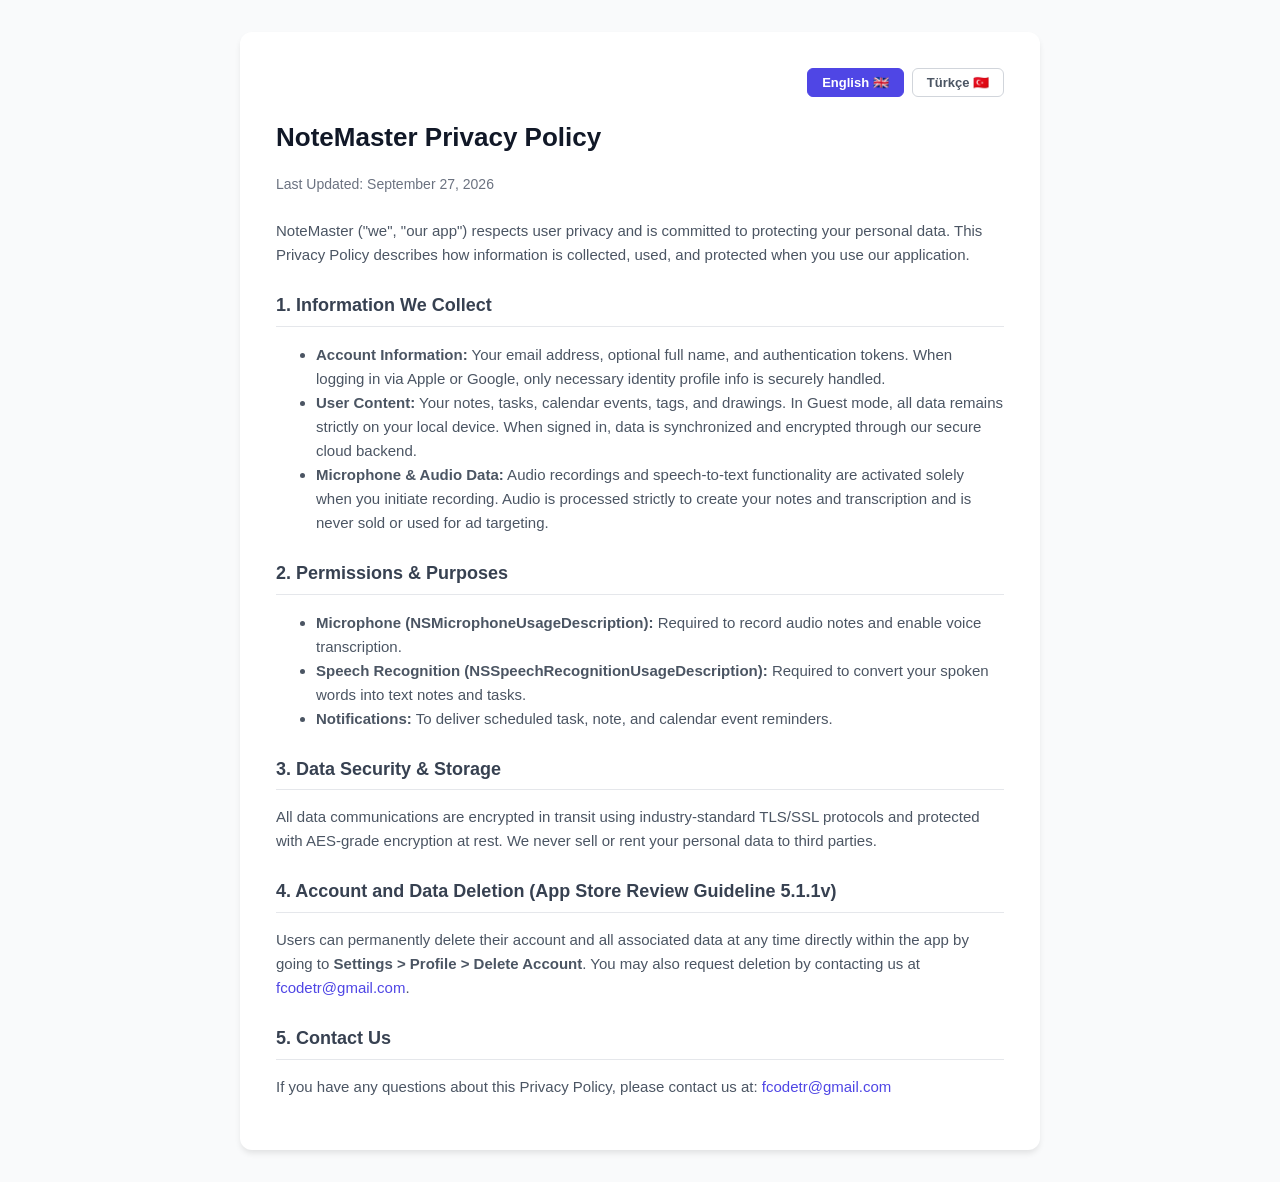
==== docs/privacy.html @ 8d7c67fe "Add files via upload" ====
<!DOCTYPE html>
<html lang="en">
<head>
  <meta charset="UTF-8">
  <meta name="viewport" content="width=device-width, initial-scale=1.0">
  <title>Privacy Policy - NoteMaster</title>
  <style>
    body {
      font-family: -apple-system, BlinkMacSystemFont, "Segoe UI", Roboto, Helvetica, Arial, sans-serif;
      line-height: 1.6;
      color: #1f2937;
      max-width: 800px;
      margin: 0 auto;
      padding: 32px 20px;
      background-color: #f9fafb;
    }
    .card {
      background: #ffffff;
      padding: 36px;
      border-radius: 12px;
      box-shadow: 0 4px 6px -1px rgba(0, 0, 0, 0.1);
    }
    .lang-switcher {
      display: flex;
      justify-content: flex-end;
      gap: 8px;
      margin-bottom: 20px;
    }
    .lang-btn {
      padding: 6px 14px;
      border: 1px solid #d1d5db;
      background: #ffffff;
      border-radius: 6px;
      cursor: pointer;
      font-weight: 600;
      font-size: 13px;
      color: #4b5563;
      transition: all 0.2s;
    }
    .lang-btn.active {
      background: #4f46e5;
      color: #ffffff;
      border-color: #4f46e5;
    }
    h1 { color: #111827; margin-bottom: 8px; font-size: 26px; }
    h2 { color: #374151; margin-top: 24px; border-bottom: 1px solid #e5e7eb; padding-bottom: 6px; font-size: 18px; }
    p, li { color: #4b5563; font-size: 15px; }
    .updated { color: #6b7280; font-size: 14px; margin-bottom: 24px; }
    a { color: #4f46e5; text-decoration: none; }
    .lang-content { display: none; }
    .lang-content.active { display: block; }
  </style>
</head>
<body>
  <div class="card">
    <div class="lang-switcher">
      <button class="lang-btn active" onclick="switchLang('en')">English 🇬🇧</button>
      <button class="lang-btn" onclick="switchLang('tr')">Türkçe 🇹🇷</button>
    </div>

    <!-- English Version -->
    <div id="content-en" class="lang-content active">
      <h1>NoteMaster Privacy Policy</h1>
      <p class="updated">Last Updated: September 27, 2026</p>

      <p>NoteMaster ("we", "our app") respects user privacy and is committed to protecting your personal data. This Privacy Policy describes how information is collected, used, and protected when you use our application.</p>

      <h2>1. Information We Collect</h2>
      <ul>
        <li><strong>Account Information:</strong> Your email address, optional full name, and authentication tokens. When logging in via Apple or Google, only necessary identity profile info is securely handled.</li>
        <li><strong>User Content:</strong> Your notes, tasks, calendar events, tags, and drawings. In Guest mode, all data remains strictly on your local device. When signed in, data is synchronized and encrypted through our secure cloud backend.</li>
        <li><strong>Microphone & Audio Data:</strong> Audio recordings and speech-to-text functionality are activated solely when you initiate recording. Audio is processed strictly to create your notes and transcription and is never sold or used for ad targeting.</li>
      </ul>

      <h2>2. Permissions & Purposes</h2>
      <ul>
        <li><strong>Microphone (NSMicrophoneUsageDescription):</strong> Required to record audio notes and enable voice transcription.</li>
        <li><strong>Speech Recognition (NSSpeechRecognitionUsageDescription):</strong> Required to convert your spoken words into text notes and tasks.</li>
        <li><strong>Notifications:</strong> To deliver scheduled task, note, and calendar event reminders.</li>
      </ul>

      <h2>3. Data Security & Storage</h2>
      <p>All data communications are encrypted in transit using industry-standard TLS/SSL protocols and protected with AES-grade encryption at rest. We never sell or rent your personal data to third parties.</p>

      <h2>4. Account and Data Deletion (App Store Review Guideline 5.1.1v)</h2>
      <p>Users can permanently delete their account and all associated data at any time directly within the app by going to <strong>Settings > Profile > Delete Account</strong>. You may also request deletion by contacting us at <a href="mailto:fcodetr@gmail.com">fcodetr@gmail.com</a>.</p>

      <h2>5. Contact Us</h2>
      <p>If you have any questions about this Privacy Policy, please contact us at: <a href="mailto:fcodetr@gmail.com">fcodetr@gmail.com</a></p>
    </div>

    <!-- Turkish Version -->
    <div id="content-tr" class="lang-content">
      <h1>NoteMaster Gizlilik Politikası</h1>
      <p class="updated">Son Güncelleme: 27 Eylül 2026</p>

      <p>NoteMaster ("biz", "uygulamamız"), kullanıcılarımızın gizliliğine saygı duyar ve kişisel verilerin korunmasını taahhüt eder. Bu Gizlilik Politikası, uygulamamızı kullandığınızda toplanan, işlenen ve korunan bilgileri açıklar.</p>

      <h2>1. Toplanan Bilgiler</h2>
      <ul>
        <li><strong>Hesap Bilgileri:</strong> E-posta adresiniz, adınız soyadınız (isteğe bağlı) ve kimlik doğrulama belirteçleri. Apple veya Google ile giriş yapıldığında yalnızca kimlik doğrulama için gerekli temel profil bilgileri alınır.</li>
        <li><strong>Uygulama İçeriği:</strong> Oluşturduğunuz notlar, görevler, takvim etkinlikleri ve çizimler. Misafir modunda veriler yalnızca yerel cihazınızda saklanır. Giriş yapıldığında veriler bulut veritabanında şifrelenerek senkronize edilir.</li>
        <li><strong>Mikrofon ve Ses Verisi:</strong> Sesli not alma ve konuşmayı metne dökme özelliği yalnızca siz mikrofon düğmesine bastığınızda geçici olarak kullanılır. Ses kayıtları üçüncü taraflara reklam amacıyla satılmaz.</li>
      </ul>

      <h2>2. İzinler ve Kullanım Amaçları</h2>
      <ul>
        <li><strong>Mikrofon (NSMicrophoneUsageDescription):</strong> Sesli not kaydı ve transkripsiyon için.</li>
        <li><strong>Ses Tanıma (NSSpeechRecognitionUsageDescription):</strong> Konuşulan içeriği metne ve görevlere dönüştürmek için.</li>
        <li><strong>Bildirimler:</strong> Belirlediğiniz görev ve etkinlik hatırlatıcılarını zamanında iletmek için.</li>
      </ul>

      <h2>3. Veri Güvenliği ve Saklama</h2>
      <p>Verileriniz endüstri standardı güvenlik protokolleri (SSL/TLS ve AES şifreleme) ile korunur. Verileriniz asla üçüncü taraf reklam ağlarıyla paylaşılmaz.</p>

      <h2>4. Hesap ve Veri Silme Talebi (Account Deletion)</h2>
      <p>Kullanıcılarımız diledikleri zaman uygulama içindeki <strong>Ayarlar > Profil > Hesabımı Sil</strong> adımlarını takip ederek tüm verileriyle birlikte hesaplarını kalıcı olarak silebilirler. Alternatif olarak <a href="mailto:fcodetr@gmail.com">fcodetr@gmail.com</a> adresine e-posta göndererek silme talebinde bulunabilirsiniz.</p>

      <h2>5. İletişim</h2>
      <p>Gizlilik politikamızla ilgili soru ve önerileriniz için: <a href="mailto:fcodetr@gmail.com">fcodetr@gmail.com</a></p>
    </div>
  </div>

  <script>
    function switchLang(lang) {
      document.querySelectorAll('.lang-content').forEach(el => el.classList.remove('active'));
      document.querySelectorAll('.lang-btn').forEach(el => el.classList.remove('active'));
      document.getElementById('content-' + lang).classList.add('active');
      event.target.classList.add('active');
    }
  </script>
</body>
</html>
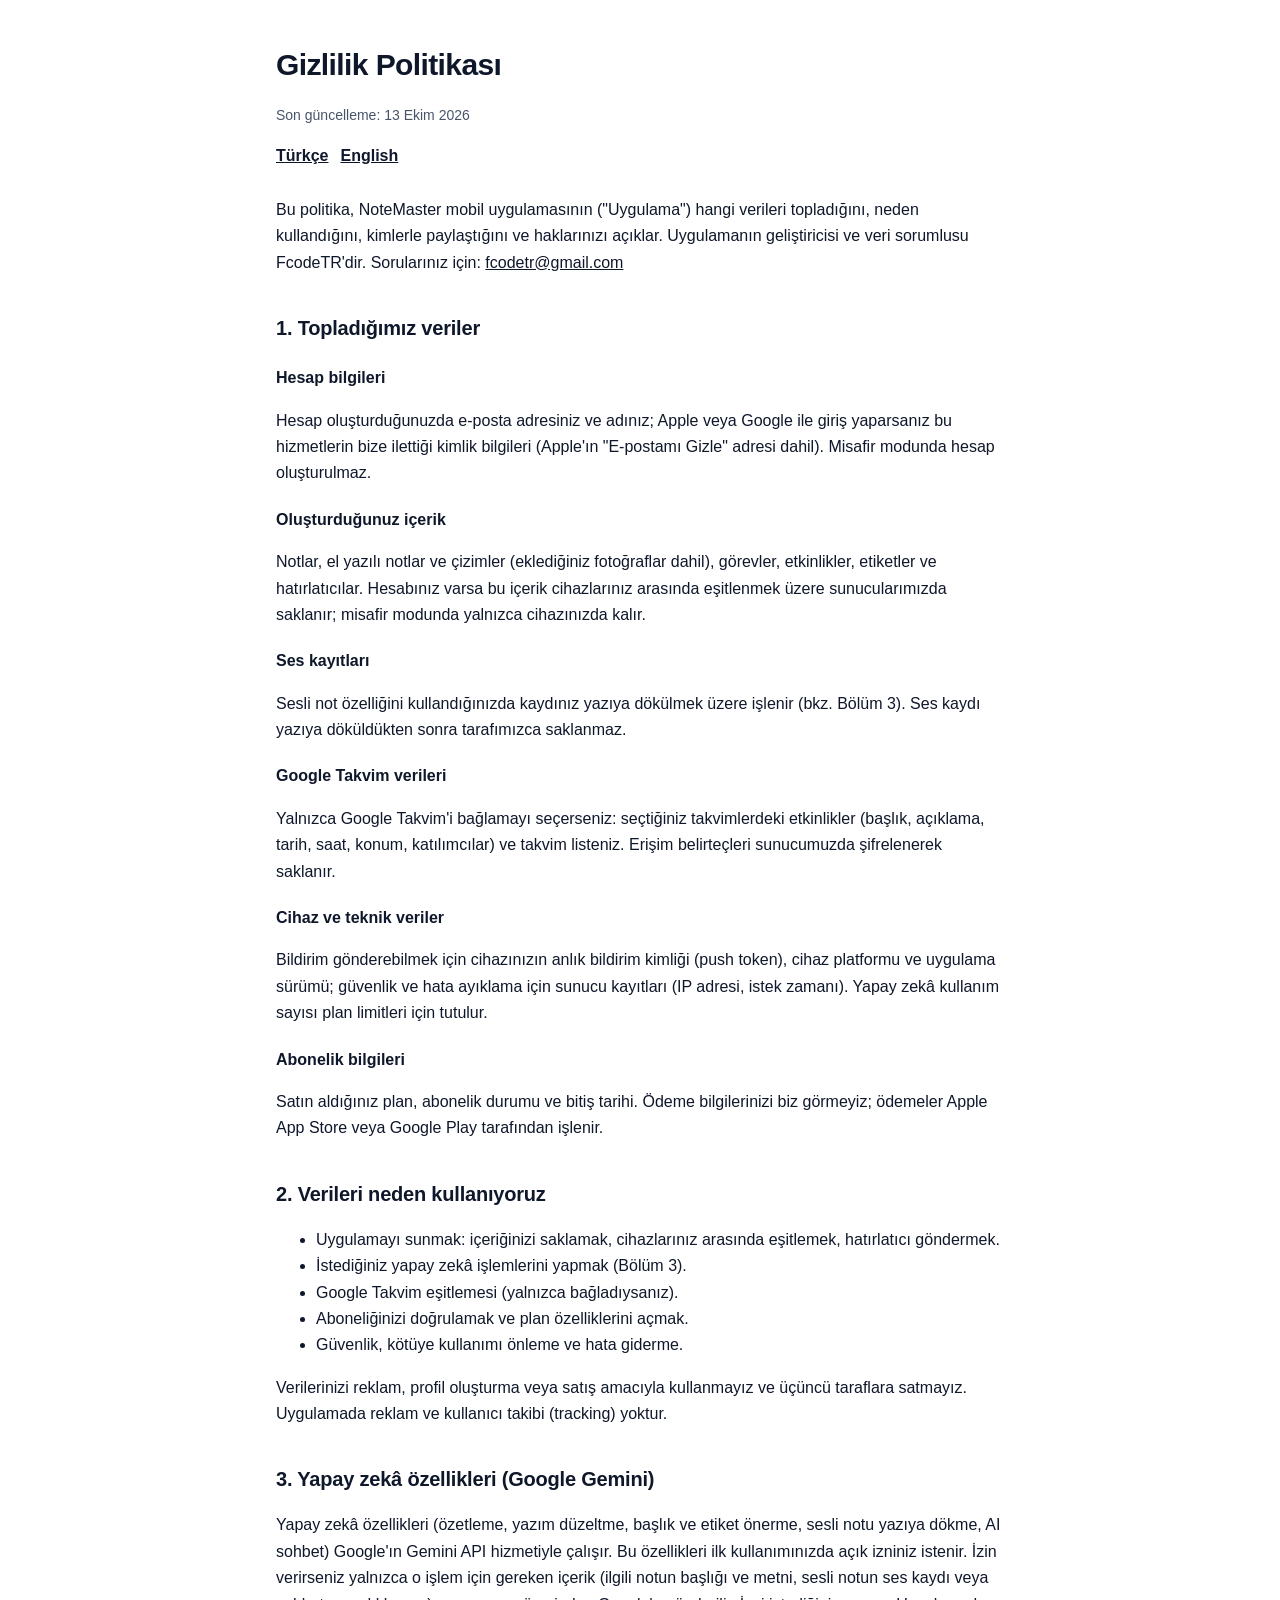
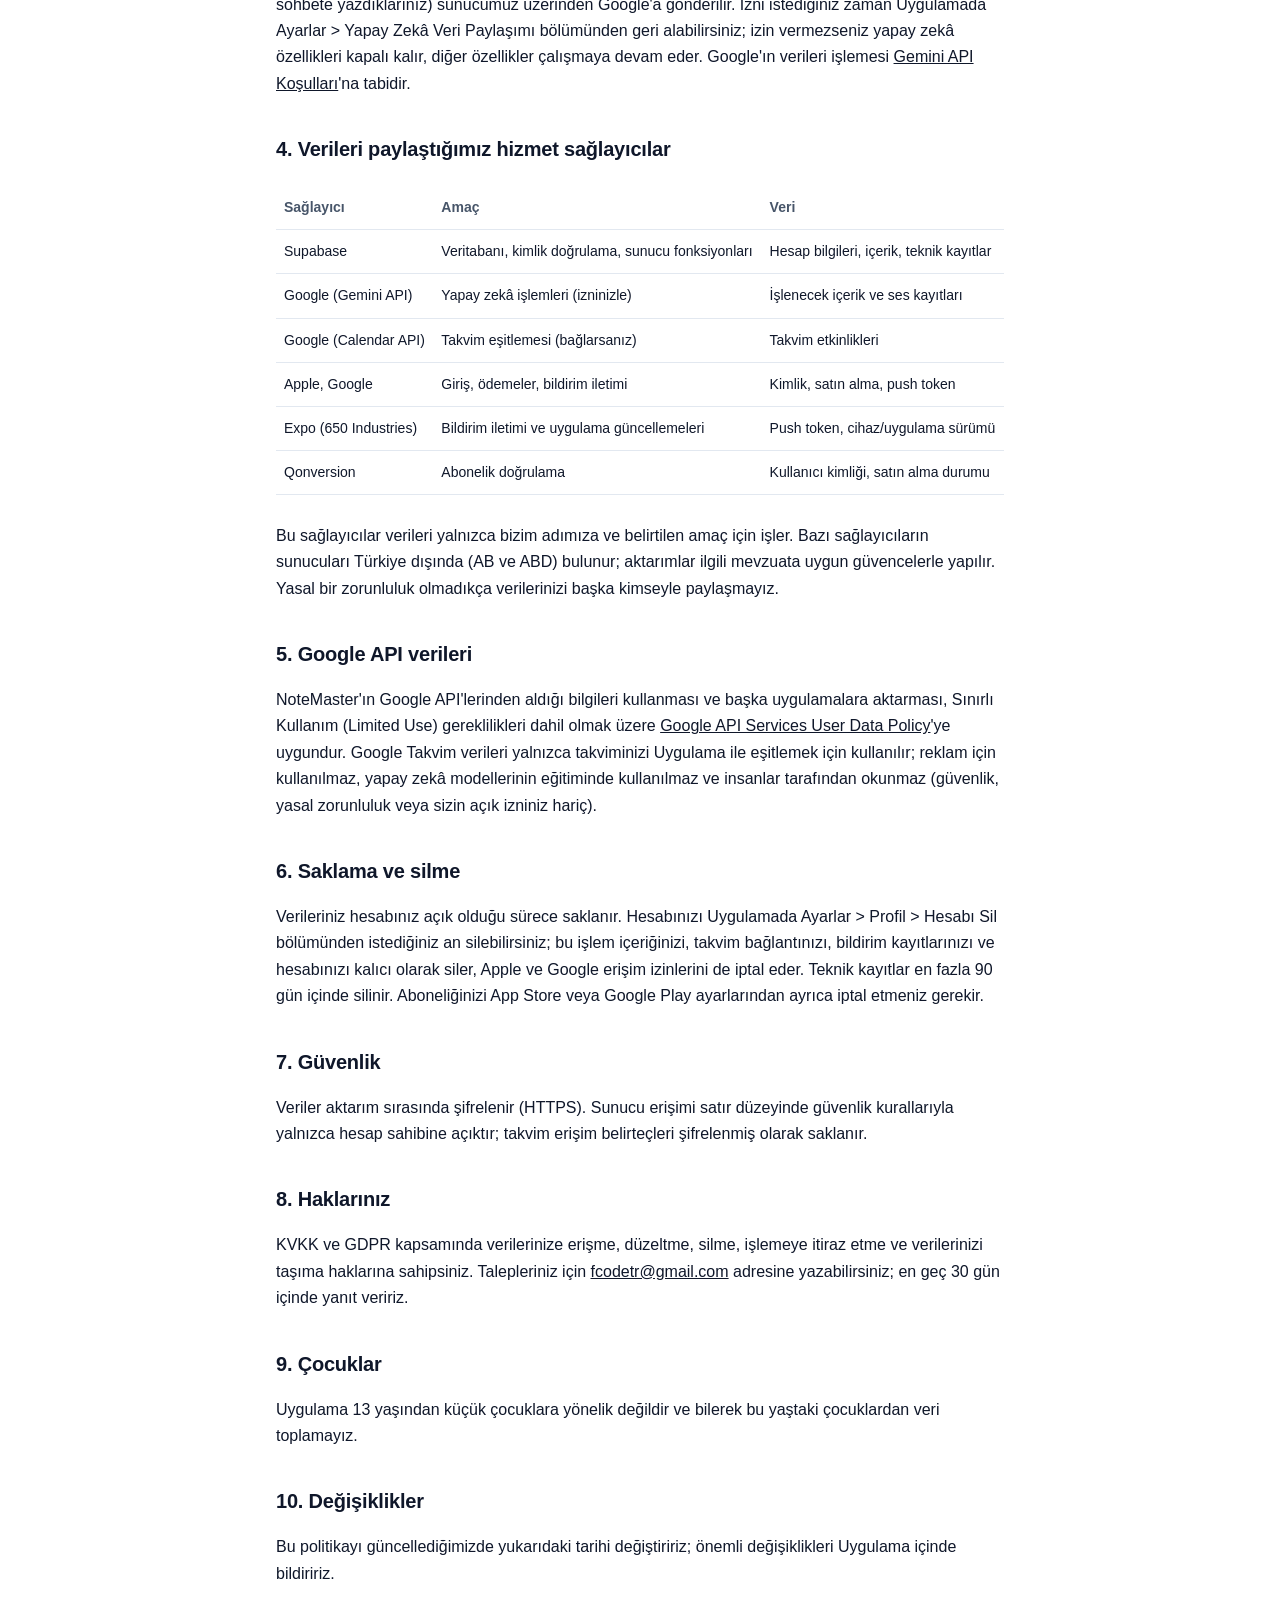
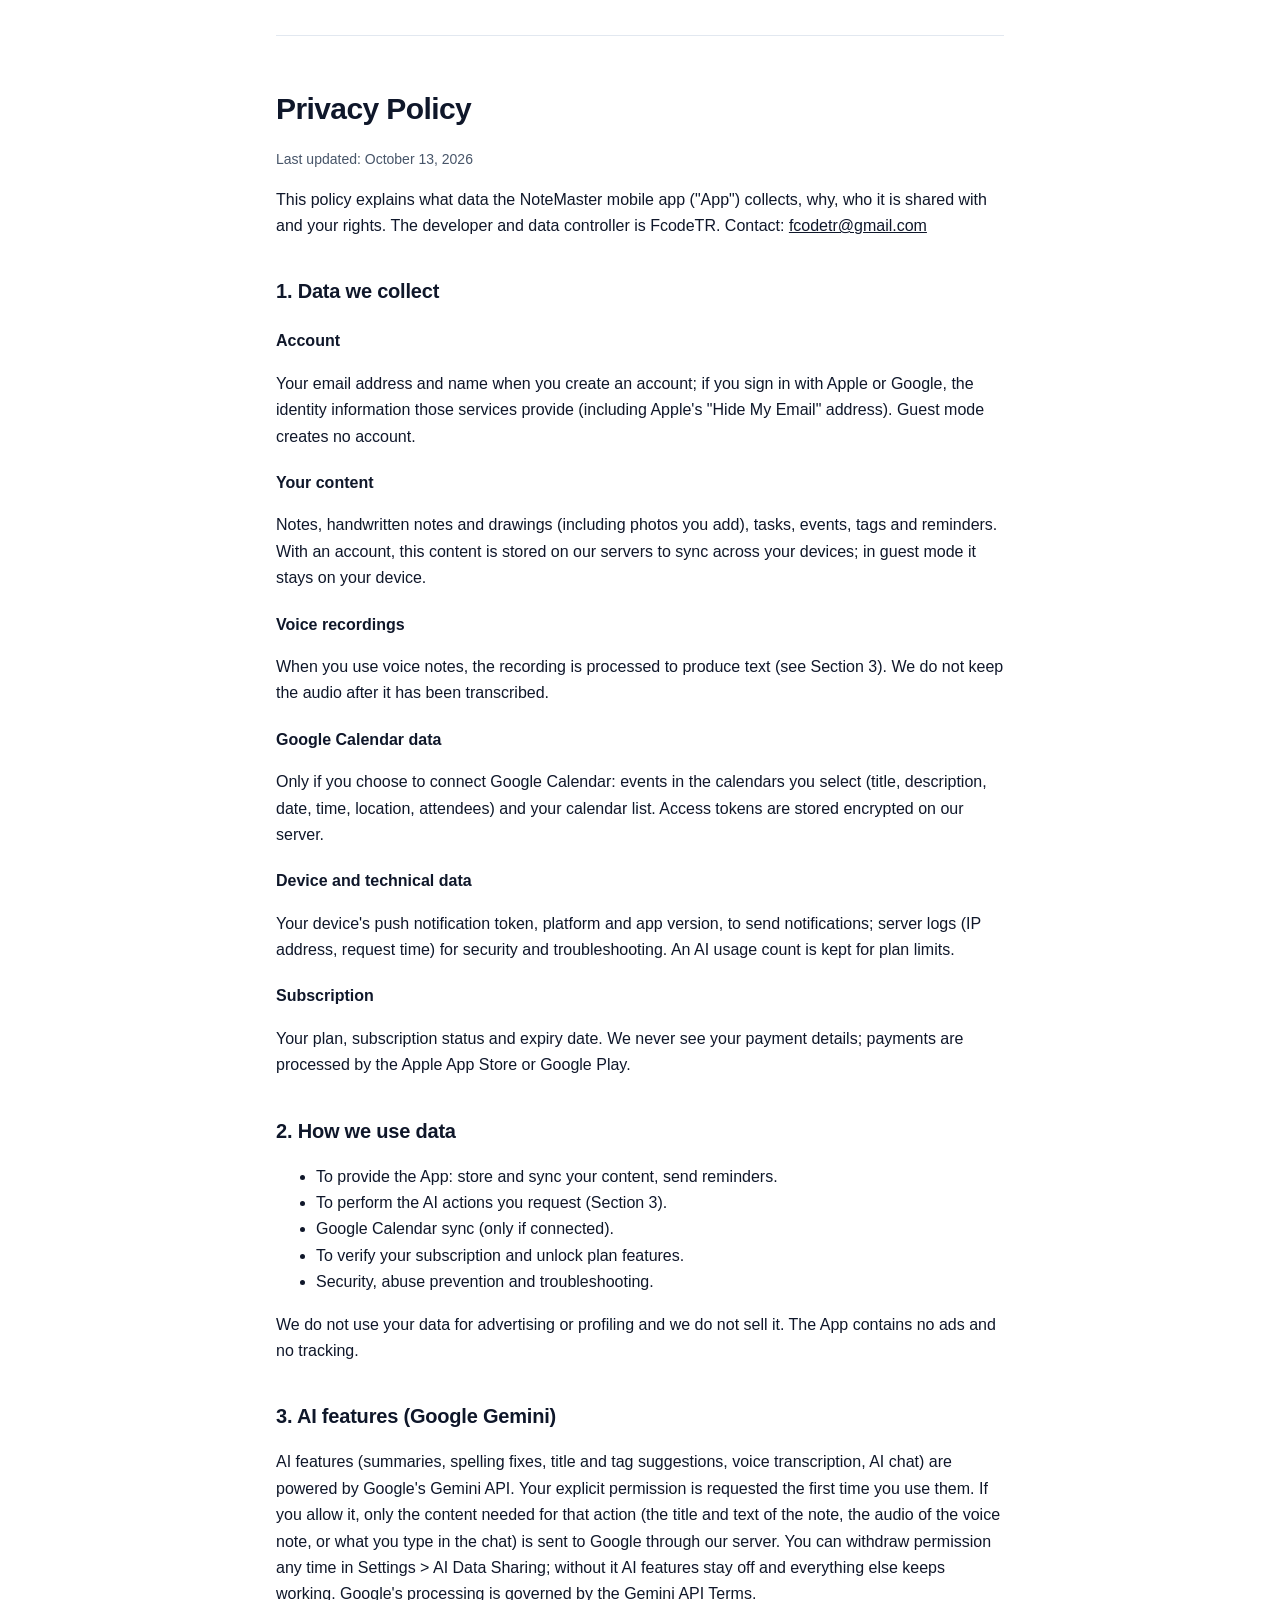
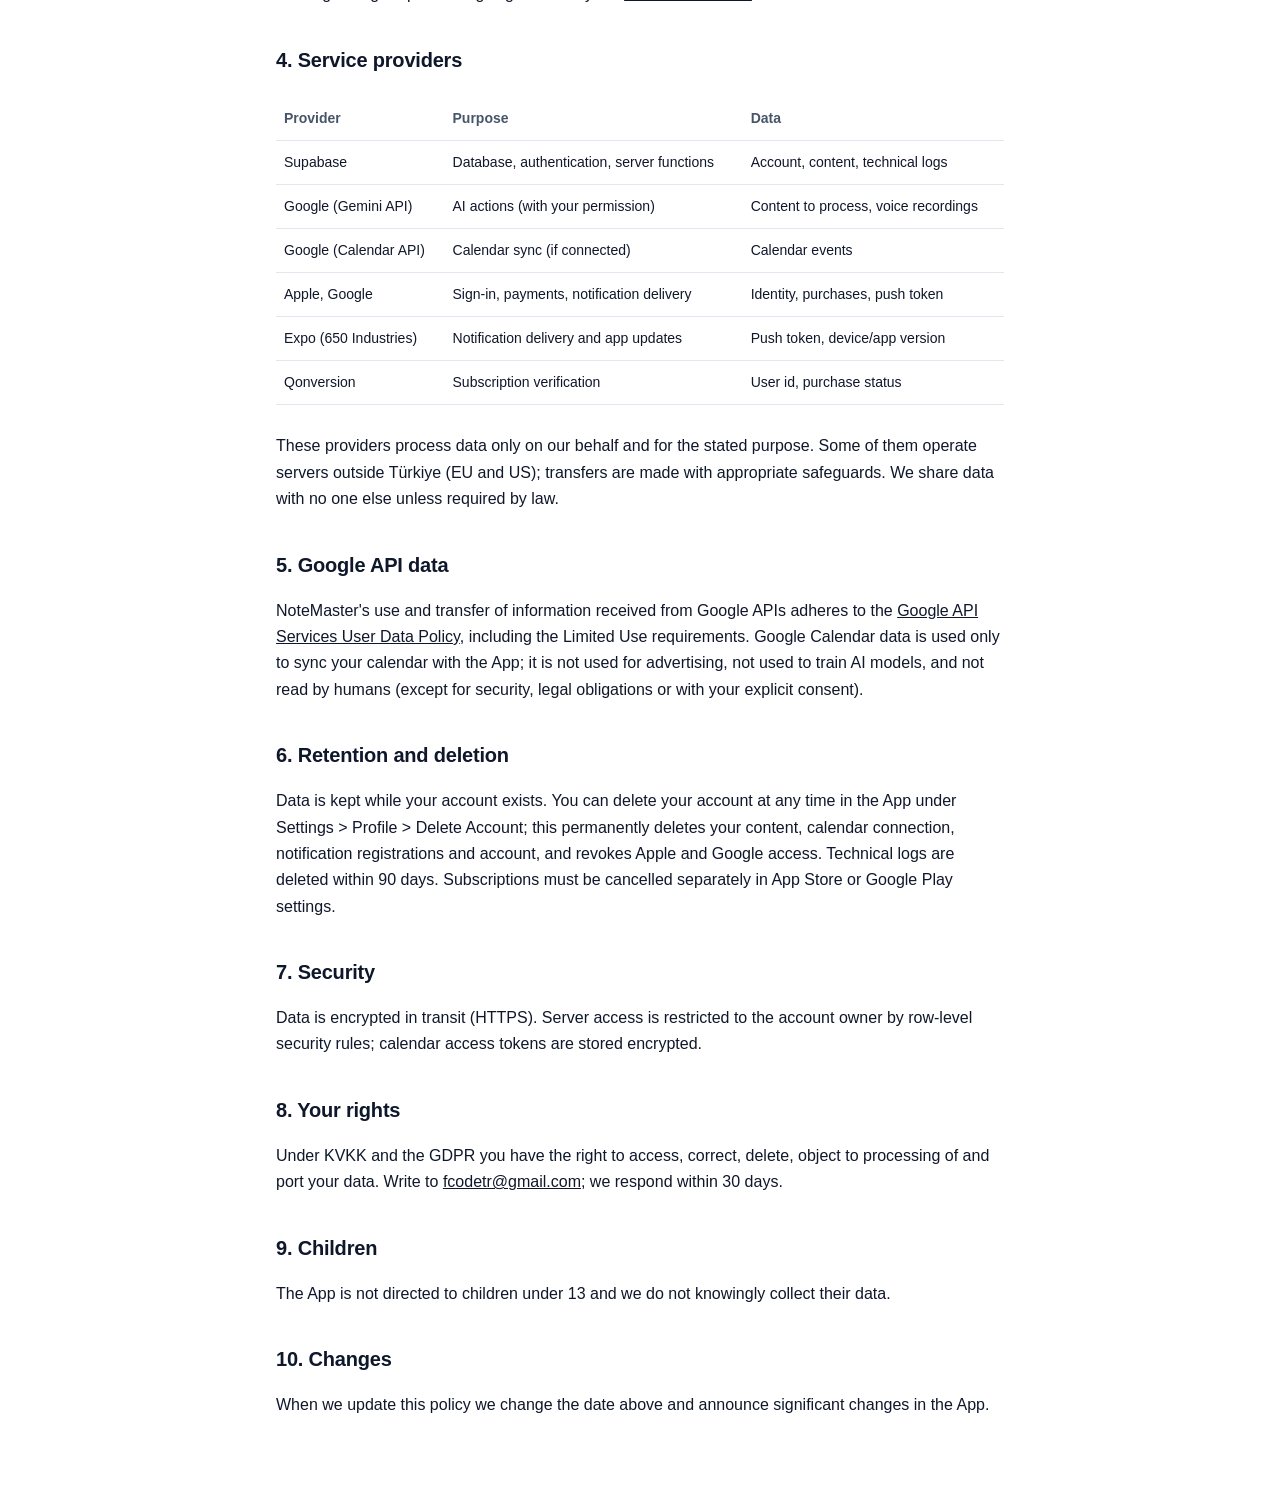
==== commit 9698a13a: "Revise privacy policy and add Turkish translation Updated privacy policy to include Turkish version " ====
--- a/docs/privacy.html
+++ b/docs/privacy.html
@@ -1,133 +1,171 @@
 <!DOCTYPE html>
-<html lang="en">
+<html lang="tr">
 <head>
   <meta charset="UTF-8">
   <meta name="viewport" content="width=device-width, initial-scale=1.0">
   <title>Privacy Policy - NoteMaster</title>
   <style>
+    :root { --bg: #FFFFFF; --text: #0F172A; --muted: #475569; --line: #E2E8F0; --accent: #0F172A; }
+    @media (prefers-color-scheme: dark) {
+      :root { --bg: #0B0D12; --text: #F1F5F9; --muted: #94A3B8; --line: #1E293B; --accent: #F1F5F9; }
+    }
+    * { box-sizing: border-box; }
     body {
-      font-family: -apple-system, BlinkMacSystemFont, "Segoe UI", Roboto, Helvetica, Arial, sans-serif;
-      line-height: 1.6;
-      color: #1f2937;
-      max-width: 800px;
-      margin: 0 auto;
-      padding: 32px 20px;
-      background-color: #f9fafb;
+      margin: 0; background: var(--bg); color: var(--text);
+      font-family: -apple-system, BlinkMacSystemFont, "Segoe UI", Roboto, sans-serif;
+      line-height: 1.65; font-size: 16px;
     }
-    .card {
-      background: #ffffff;
-      padding: 36px;
-      border-radius: 12px;
-      box-shadow: 0 4px 6px -1px rgba(0, 0, 0, 0.1);
-    }
-    .lang-switcher {
-      display: flex;
-      justify-content: flex-end;
-      gap: 8px;
-      margin-bottom: 20px;
-    }
-    .lang-btn {
-      padding: 6px 14px;
-      border: 1px solid #d1d5db;
-      background: #ffffff;
-      border-radius: 6px;
-      cursor: pointer;
-      font-weight: 600;
-      font-size: 13px;
-      color: #4b5563;
-      transition: all 0.2s;
-    }
-    .lang-btn.active {
-      background: #4f46e5;
-      color: #ffffff;
-      border-color: #4f46e5;
-    }
-    h1 { color: #111827; margin-bottom: 8px; font-size: 26px; }
-    h2 { color: #374151; margin-top: 24px; border-bottom: 1px solid #e5e7eb; padding-bottom: 6px; font-size: 18px; }
-    p, li { color: #4b5563; font-size: 15px; }
-    .updated { color: #6b7280; font-size: 14px; margin-bottom: 24px; }
-    a { color: #4f46e5; text-decoration: none; }
-    .lang-content { display: none; }
-    .lang-content.active { display: block; }
+    main { max-width: 760px; margin: 0 auto; padding: 40px 16px 64px; }
+    h1 { font-size: 30px; letter-spacing: -0.02em; margin: 0 0 4px; }
+    h2 { font-size: 20px; margin: 36px 0 8px; letter-spacing: -0.01em; }
+    h3 { font-size: 16px; margin: 20px 0 6px; }
+    p, li { color: var(--text); }
+    .muted { color: var(--muted); font-size: 14px; }
+    nav { display: flex; gap: 12px; margin: 16px 0 28px; }
+    nav a { color: var(--accent); font-weight: 600; }
+    table { width: 100%; border-collapse: collapse; margin: 12px 0; font-size: 14px; }
+    th, td { text-align: left; padding: 10px 8px; border-bottom: 1px solid var(--line); vertical-align: top; }
+    th { color: var(--muted); font-weight: 600; }
+    hr { border: 0; border-top: 1px solid var(--line); margin: 48px 0; }
+    a { color: var(--accent); }
+    .table-wrap { overflow-x: auto; }
   </style>
 </head>
 <body>
-  <div class="card">
-    <div class="lang-switcher">
-      <button class="lang-btn active" onclick="switchLang('en')">English 🇬🇧</button>
-      <button class="lang-btn" onclick="switchLang('tr')">Türkçe 🇹🇷</button>
+<main>
+  <h1>Gizlilik Politikası</h1>
+  <p class="muted">Son güncelleme: 13 Ekim 2026</p>
+  <nav><a href="#tr">Türkçe</a><a href="#en">English</a></nav>
+
+  <section id="tr">
+    <p>Bu politika, NoteMaster mobil uygulamasının ("Uygulama") hangi verileri topladığını, neden kullandığını, kimlerle paylaştığını ve haklarınızı açıklar. Uygulamanın geliştiricisi ve veri sorumlusu FcodeTR'dir. Sorularınız için: <a href="mailto:fcodetr@gmail.com">fcodetr@gmail.com</a></p>
+
+    <h2>1. Topladığımız veriler</h2>
+    <h3>Hesap bilgileri</h3>
+    <p>Hesap oluşturduğunuzda e-posta adresiniz ve adınız; Apple veya Google ile giriş yaparsanız bu hizmetlerin bize ilettiği kimlik bilgileri (Apple'ın "E-postamı Gizle" adresi dahil). Misafir modunda hesap oluşturulmaz.</p>
+    <h3>Oluşturduğunuz içerik</h3>
+    <p>Notlar, el yazılı notlar ve çizimler (eklediğiniz fotoğraflar dahil), görevler, etkinlikler, etiketler ve hatırlatıcılar. Hesabınız varsa bu içerik cihazlarınız arasında eşitlenmek üzere sunucularımızda saklanır; misafir modunda yalnızca cihazınızda kalır.</p>
+    <h3>Ses kayıtları</h3>
+    <p>Sesli not özelliğini kullandığınızda kaydınız yazıya dökülmek üzere işlenir (bkz. Bölüm 3). Ses kaydı yazıya döküldükten sonra tarafımızca saklanmaz.</p>
+    <h3>Google Takvim verileri</h3>
+    <p>Yalnızca Google Takvim'i bağlamayı seçerseniz: seçtiğiniz takvimlerdeki etkinlikler (başlık, açıklama, tarih, saat, konum, katılımcılar) ve takvim listeniz. Erişim belirteçleri sunucumuzda şifrelenerek saklanır.</p>
+    <h3>Cihaz ve teknik veriler</h3>
+    <p>Bildirim gönderebilmek için cihazınızın anlık bildirim kimliği (push token), cihaz platformu ve uygulama sürümü; güvenlik ve hata ayıklama için sunucu kayıtları (IP adresi, istek zamanı). Yapay zekâ kullanım sayısı plan limitleri için tutulur.</p>
+    <h3>Abonelik bilgileri</h3>
+    <p>Satın aldığınız plan, abonelik durumu ve bitiş tarihi. Ödeme bilgilerinizi biz görmeyiz; ödemeler Apple App Store veya Google Play tarafından işlenir.</p>
+
+    <h2>2. Verileri neden kullanıyoruz</h2>
+    <ul>
+      <li>Uygulamayı sunmak: içeriğinizi saklamak, cihazlarınız arasında eşitlemek, hatırlatıcı göndermek.</li>
+      <li>İstediğiniz yapay zekâ işlemlerini yapmak (Bölüm 3).</li>
+      <li>Google Takvim eşitlemesi (yalnızca bağladıysanız).</li>
+      <li>Aboneliğinizi doğrulamak ve plan özelliklerini açmak.</li>
+      <li>Güvenlik, kötüye kullanımı önleme ve hata giderme.</li>
+    </ul>
+    <p>Verilerinizi reklam, profil oluşturma veya satış amacıyla kullanmayız ve üçüncü taraflara satmayız. Uygulamada reklam ve kullanıcı takibi (tracking) yoktur.</p>
+
+    <h2>3. Yapay zekâ özellikleri (Google Gemini)</h2>
+    <p>Yapay zekâ özellikleri (özetleme, yazım düzeltme, başlık ve etiket önerme, sesli notu yazıya dökme, AI sohbet) Google'ın Gemini API hizmetiyle çalışır. Bu özellikleri ilk kullanımınızda açık izniniz istenir. İzin verirseniz yalnızca o işlem için gereken içerik (ilgili notun başlığı ve metni, sesli notun ses kaydı veya sohbete yazdıklarınız) sunucumuz üzerinden Google'a gönderilir. İzni istediğiniz zaman Uygulamada Ayarlar &gt; Yapay Zekâ Veri Paylaşımı bölümünden geri alabilirsiniz; izin vermezseniz yapay zekâ özellikleri kapalı kalır, diğer özellikler çalışmaya devam eder. Google'ın verileri işlemesi <a href="https://ai.google.dev/gemini-api/terms">Gemini API Koşulları</a>'na tabidir.</p>
+
+    <h2>4. Verileri paylaştığımız hizmet sağlayıcılar</h2>
+    <div class="table-wrap">
+    <table>
+      <tr><th>Sağlayıcı</th><th>Amaç</th><th>Veri</th></tr>
+      <tr><td>Supabase</td><td>Veritabanı, kimlik doğrulama, sunucu fonksiyonları</td><td>Hesap bilgileri, içerik, teknik kayıtlar</td></tr>
+      <tr><td>Google (Gemini API)</td><td>Yapay zekâ işlemleri (izninizle)</td><td>İşlenecek içerik ve ses kayıtları</td></tr>
+      <tr><td>Google (Calendar API)</td><td>Takvim eşitlemesi (bağlarsanız)</td><td>Takvim etkinlikleri</td></tr>
+      <tr><td>Apple, Google</td><td>Giriş, ödemeler, bildirim iletimi</td><td>Kimlik, satın alma, push token</td></tr>
+      <tr><td>Expo (650 Industries)</td><td>Bildirim iletimi ve uygulama güncellemeleri</td><td>Push token, cihaz/uygulama sürümü</td></tr>
+      <tr><td>Qonversion</td><td>Abonelik doğrulama</td><td>Kullanıcı kimliği, satın alma durumu</td></tr>
+    </table>
     </div>
+    <p>Bu sağlayıcılar verileri yalnızca bizim adımıza ve belirtilen amaç için işler. Bazı sağlayıcıların sunucuları Türkiye dışında (AB ve ABD) bulunur; aktarımlar ilgili mevzuata uygun güvencelerle yapılır. Yasal bir zorunluluk olmadıkça verilerinizi başka kimseyle paylaşmayız.</p>
 
-    <!-- English Version -->
-    <div id="content-en" class="lang-content active">
-      <h1>NoteMaster Privacy Policy</h1>
-      <p class="updated">Last Updated: September 27, 2026</p>
+    <h2>5. Google API verileri</h2>
+    <p>NoteMaster'ın Google API'lerinden aldığı bilgileri kullanması ve başka uygulamalara aktarması, Sınırlı Kullanım (Limited Use) gereklilikleri dahil olmak üzere <a href="https://developers.google.com/terms/api-services-user-data-policy">Google API Services User Data Policy</a>'ye uygundur. Google Takvim verileri yalnızca takviminizi Uygulama ile eşitlemek için kullanılır; reklam için kullanılmaz, yapay zekâ modellerinin eğitiminde kullanılmaz ve insanlar tarafından okunmaz (güvenlik, yasal zorunluluk veya sizin açık izniniz hariç).</p>
 
-      <p>NoteMaster ("we", "our app") respects user privacy and is committed to protecting your personal data. This Privacy Policy describes how information is collected, used, and protected when you use our application.</p>
+    <h2>6. Saklama ve silme</h2>
+    <p>Verileriniz hesabınız açık olduğu sürece saklanır. Hesabınızı Uygulamada Ayarlar &gt; Profil &gt; Hesabı Sil bölümünden istediğiniz an silebilirsiniz; bu işlem içeriğinizi, takvim bağlantınızı, bildirim kayıtlarınızı ve hesabınızı kalıcı olarak siler, Apple ve Google erişim izinlerini de iptal eder. Teknik kayıtlar en fazla 90 gün içinde silinir. Aboneliğinizi App Store veya Google Play ayarlarından ayrıca iptal etmeniz gerekir.</p>
 
-      <h2>1. Information We Collect</h2>
-      <ul>
-        <li><strong>Account Information:</strong> Your email address, optional full name, and authentication tokens. When logging in via Apple or Google, only necessary identity profile info is securely handled.</li>
-        <li><strong>User Content:</strong> Your notes, tasks, calendar events, tags, and drawings. In Guest mode, all data remains strictly on your local device. When signed in, data is synchronized and encrypted through our secure cloud backend.</li>
-        <li><strong>Microphone & Audio Data:</strong> Audio recordings and speech-to-text functionality are activated solely when you initiate recording. Audio is processed strictly to create your notes and transcription and is never sold or used for ad targeting.</li>
-      </ul>
+    <h2>7. Güvenlik</h2>
+    <p>Veriler aktarım sırasında şifrelenir (HTTPS). Sunucu erişimi satır düzeyinde güvenlik kurallarıyla yalnızca hesap sahibine açıktır; takvim erişim belirteçleri şifrelenmiş olarak saklanır.</p>
 
-      <h2>2. Permissions & Purposes</h2>
-      <ul>
-        <li><strong>Microphone (NSMicrophoneUsageDescription):</strong> Required to record audio notes and enable voice transcription.</li>
-        <li><strong>Speech Recognition (NSSpeechRecognitionUsageDescription):</strong> Required to convert your spoken words into text notes and tasks.</li>
-        <li><strong>Notifications:</strong> To deliver scheduled task, note, and calendar event reminders.</li>
-      </ul>
+    <h2>8. Haklarınız</h2>
+    <p>KVKK ve GDPR kapsamında verilerinize erişme, düzeltme, silme, işlemeye itiraz etme ve verilerinizi taşıma haklarına sahipsiniz. Talepleriniz için <a href="mailto:fcodetr@gmail.com">fcodetr@gmail.com</a> adresine yazabilirsiniz; en geç 30 gün içinde yanıt veririz.</p>
 
-      <h2>3. Data Security & Storage</h2>
-      <p>All data communications are encrypted in transit using industry-standard TLS/SSL protocols and protected with AES-grade encryption at rest. We never sell or rent your personal data to third parties.</p>
+    <h2>9. Çocuklar</h2>
+    <p>Uygulama 13 yaşından küçük çocuklara yönelik değildir ve bilerek bu yaştaki çocuklardan veri toplamayız.</p>
 
-      <h2>4. Account and Data Deletion (App Store Review Guideline 5.1.1v)</h2>
-      <p>Users can permanently delete their account and all associated data at any time directly within the app by going to <strong>Settings > Profile > Delete Account</strong>. You may also request deletion by contacting us at <a href="mailto:fcodetr@gmail.com">fcodetr@gmail.com</a>.</p>
+    <h2>10. Değişiklikler</h2>
+    <p>Bu politikayı güncellediğimizde yukarıdaki tarihi değiştiririz; önemli değişiklikleri Uygulama içinde bildiririz.</p>
+  </section>
 
-      <h2>5. Contact Us</h2>
-      <p>If you have any questions about this Privacy Policy, please contact us at: <a href="mailto:fcodetr@gmail.com">fcodetr@gmail.com</a></p>
+  <hr>
+
+  <section id="en">
+    <h1>Privacy Policy</h1>
+    <p class="muted">Last updated: October 13, 2026</p>
+    <p>This policy explains what data the NoteMaster mobile app ("App") collects, why, who it is shared with and your rights. The developer and data controller is FcodeTR. Contact: <a href="mailto:fcodetr@gmail.com">fcodetr@gmail.com</a></p>
+
+    <h2>1. Data we collect</h2>
+    <h3>Account</h3>
+    <p>Your email address and name when you create an account; if you sign in with Apple or Google, the identity information those services provide (including Apple's "Hide My Email" address). Guest mode creates no account.</p>
+    <h3>Your content</h3>
+    <p>Notes, handwritten notes and drawings (including photos you add), tasks, events, tags and reminders. With an account, this content is stored on our servers to sync across your devices; in guest mode it stays on your device.</p>
+    <h3>Voice recordings</h3>
+    <p>When you use voice notes, the recording is processed to produce text (see Section 3). We do not keep the audio after it has been transcribed.</p>
+    <h3>Google Calendar data</h3>
+    <p>Only if you choose to connect Google Calendar: events in the calendars you select (title, description, date, time, location, attendees) and your calendar list. Access tokens are stored encrypted on our server.</p>
+    <h3>Device and technical data</h3>
+    <p>Your device's push notification token, platform and app version, to send notifications; server logs (IP address, request time) for security and troubleshooting. An AI usage count is kept for plan limits.</p>
+    <h3>Subscription</h3>
+    <p>Your plan, subscription status and expiry date. We never see your payment details; payments are processed by the Apple App Store or Google Play.</p>
+
+    <h2>2. How we use data</h2>
+    <ul>
+      <li>To provide the App: store and sync your content, send reminders.</li>
+      <li>To perform the AI actions you request (Section 3).</li>
+      <li>Google Calendar sync (only if connected).</li>
+      <li>To verify your subscription and unlock plan features.</li>
+      <li>Security, abuse prevention and troubleshooting.</li>
+    </ul>
+    <p>We do not use your data for advertising or profiling and we do not sell it. The App contains no ads and no tracking.</p>
+
+    <h2>3. AI features (Google Gemini)</h2>
+    <p>AI features (summaries, spelling fixes, title and tag suggestions, voice transcription, AI chat) are powered by Google's Gemini API. Your explicit permission is requested the first time you use them. If you allow it, only the content needed for that action (the title and text of the note, the audio of the voice note, or what you type in the chat) is sent to Google through our server. You can withdraw permission any time in Settings &gt; AI Data Sharing; without it AI features stay off and everything else keeps working. Google's processing is governed by the <a href="https://ai.google.dev/gemini-api/terms">Gemini API Terms</a>.</p>
+
+    <h2>4. Service providers</h2>
+    <div class="table-wrap">
+    <table>
+      <tr><th>Provider</th><th>Purpose</th><th>Data</th></tr>
+      <tr><td>Supabase</td><td>Database, authentication, server functions</td><td>Account, content, technical logs</td></tr>
+      <tr><td>Google (Gemini API)</td><td>AI actions (with your permission)</td><td>Content to process, voice recordings</td></tr>
+      <tr><td>Google (Calendar API)</td><td>Calendar sync (if connected)</td><td>Calendar events</td></tr>
+      <tr><td>Apple, Google</td><td>Sign-in, payments, notification delivery</td><td>Identity, purchases, push token</td></tr>
+      <tr><td>Expo (650 Industries)</td><td>Notification delivery and app updates</td><td>Push token, device/app version</td></tr>
+      <tr><td>Qonversion</td><td>Subscription verification</td><td>User id, purchase status</td></tr>
+    </table>
     </div>
+    <p>These providers process data only on our behalf and for the stated purpose. Some of them operate servers outside Türkiye (EU and US); transfers are made with appropriate safeguards. We share data with no one else unless required by law.</p>
 
-    <!-- Turkish Version -->
-    <div id="content-tr" class="lang-content">
-      <h1>NoteMaster Gizlilik Politikası</h1>
-      <p class="updated">Son Güncelleme: 27 Eylül 2026</p>
+    <h2>5. Google API data</h2>
+    <p>NoteMaster's use and transfer of information received from Google APIs adheres to the <a href="https://developers.google.com/terms/api-services-user-data-policy">Google API Services User Data Policy</a>, including the Limited Use requirements. Google Calendar data is used only to sync your calendar with the App; it is not used for advertising, not used to train AI models, and not read by humans (except for security, legal obligations or with your explicit consent).</p>
 
-      <p>NoteMaster ("biz", "uygulamamız"), kullanıcılarımızın gizliliğine saygı duyar ve kişisel verilerin korunmasını taahhüt eder. Bu Gizlilik Politikası, uygulamamızı kullandığınızda toplanan, işlenen ve korunan bilgileri açıklar.</p>
+    <h2>6. Retention and deletion</h2>
+    <p>Data is kept while your account exists. You can delete your account at any time in the App under Settings &gt; Profile &gt; Delete Account; this permanently deletes your content, calendar connection, notification registrations and account, and revokes Apple and Google access. Technical logs are deleted within 90 days. Subscriptions must be cancelled separately in App Store or Google Play settings.</p>
 
-      <h2>1. Toplanan Bilgiler</h2>
-      <ul>
-        <li><strong>Hesap Bilgileri:</strong> E-posta adresiniz, adınız soyadınız (isteğe bağlı) ve kimlik doğrulama belirteçleri. Apple veya Google ile giriş yapıldığında yalnızca kimlik doğrulama için gerekli temel profil bilgileri alınır.</li>
-        <li><strong>Uygulama İçeriği:</strong> Oluşturduğunuz notlar, görevler, takvim etkinlikleri ve çizimler. Misafir modunda veriler yalnızca yerel cihazınızda saklanır. Giriş yapıldığında veriler bulut veritabanında şifrelenerek senkronize edilir.</li>
-        <li><strong>Mikrofon ve Ses Verisi:</strong> Sesli not alma ve konuşmayı metne dökme özelliği yalnızca siz mikrofon düğmesine bastığınızda geçici olarak kullanılır. Ses kayıtları üçüncü taraflara reklam amacıyla satılmaz.</li>
-      </ul>
+    <h2>7. Security</h2>
+    <p>Data is encrypted in transit (HTTPS). Server access is restricted to the account owner by row-level security rules; calendar access tokens are stored encrypted.</p>
 
-      <h2>2. İzinler ve Kullanım Amaçları</h2>
-      <ul>
-        <li><strong>Mikrofon (NSMicrophoneUsageDescription):</strong> Sesli not kaydı ve transkripsiyon için.</li>
-        <li><strong>Ses Tanıma (NSSpeechRecognitionUsageDescription):</strong> Konuşulan içeriği metne ve görevlere dönüştürmek için.</li>
-        <li><strong>Bildirimler:</strong> Belirlediğiniz görev ve etkinlik hatırlatıcılarını zamanında iletmek için.</li>
-      </ul>
+    <h2>8. Your rights</h2>
+    <p>Under KVKK and the GDPR you have the right to access, correct, delete, object to processing of and port your data. Write to <a href="mailto:fcodetr@gmail.com">fcodetr@gmail.com</a>; we respond within 30 days.</p>
 
-      <h2>3. Veri Güvenliği ve Saklama</h2>
-      <p>Verileriniz endüstri standardı güvenlik protokolleri (SSL/TLS ve AES şifreleme) ile korunur. Verileriniz asla üçüncü taraf reklam ağlarıyla paylaşılmaz.</p>
+    <h2>9. Children</h2>
+    <p>The App is not directed to children under 13 and we do not knowingly collect their data.</p>
 
-      <h2>4. Hesap ve Veri Silme Talebi (Account Deletion)</h2>
-      <p>Kullanıcılarımız diledikleri zaman uygulama içindeki <strong>Ayarlar > Profil > Hesabımı Sil</strong> adımlarını takip ederek tüm verileriyle birlikte hesaplarını kalıcı olarak silebilirler. Alternatif olarak <a href="mailto:fcodetr@gmail.com">fcodetr@gmail.com</a> adresine e-posta göndererek silme talebinde bulunabilirsiniz.</p>
-
-      <h2>5. İletişim</h2>
-      <p>Gizlilik politikamızla ilgili soru ve önerileriniz için: <a href="mailto:fcodetr@gmail.com">fcodetr@gmail.com</a></p>
-    </div>
-  </div>
-
-  <script>
-    function switchLang(lang) {
-      document.querySelectorAll('.lang-content').forEach(el => el.classList.remove('active'));
-      document.querySelectorAll('.lang-btn').forEach(el => el.classList.remove('active'));
-      document.getElementById('content-' + lang).classList.add('active');
-      event.target.classList.add('active');
-    }
-  </script>
+    <h2>10. Changes</h2>
+    <p>When we update this policy we change the date above and announce significant changes in the App.</p>
+  </section>
+</main>
 </body>
 </html>
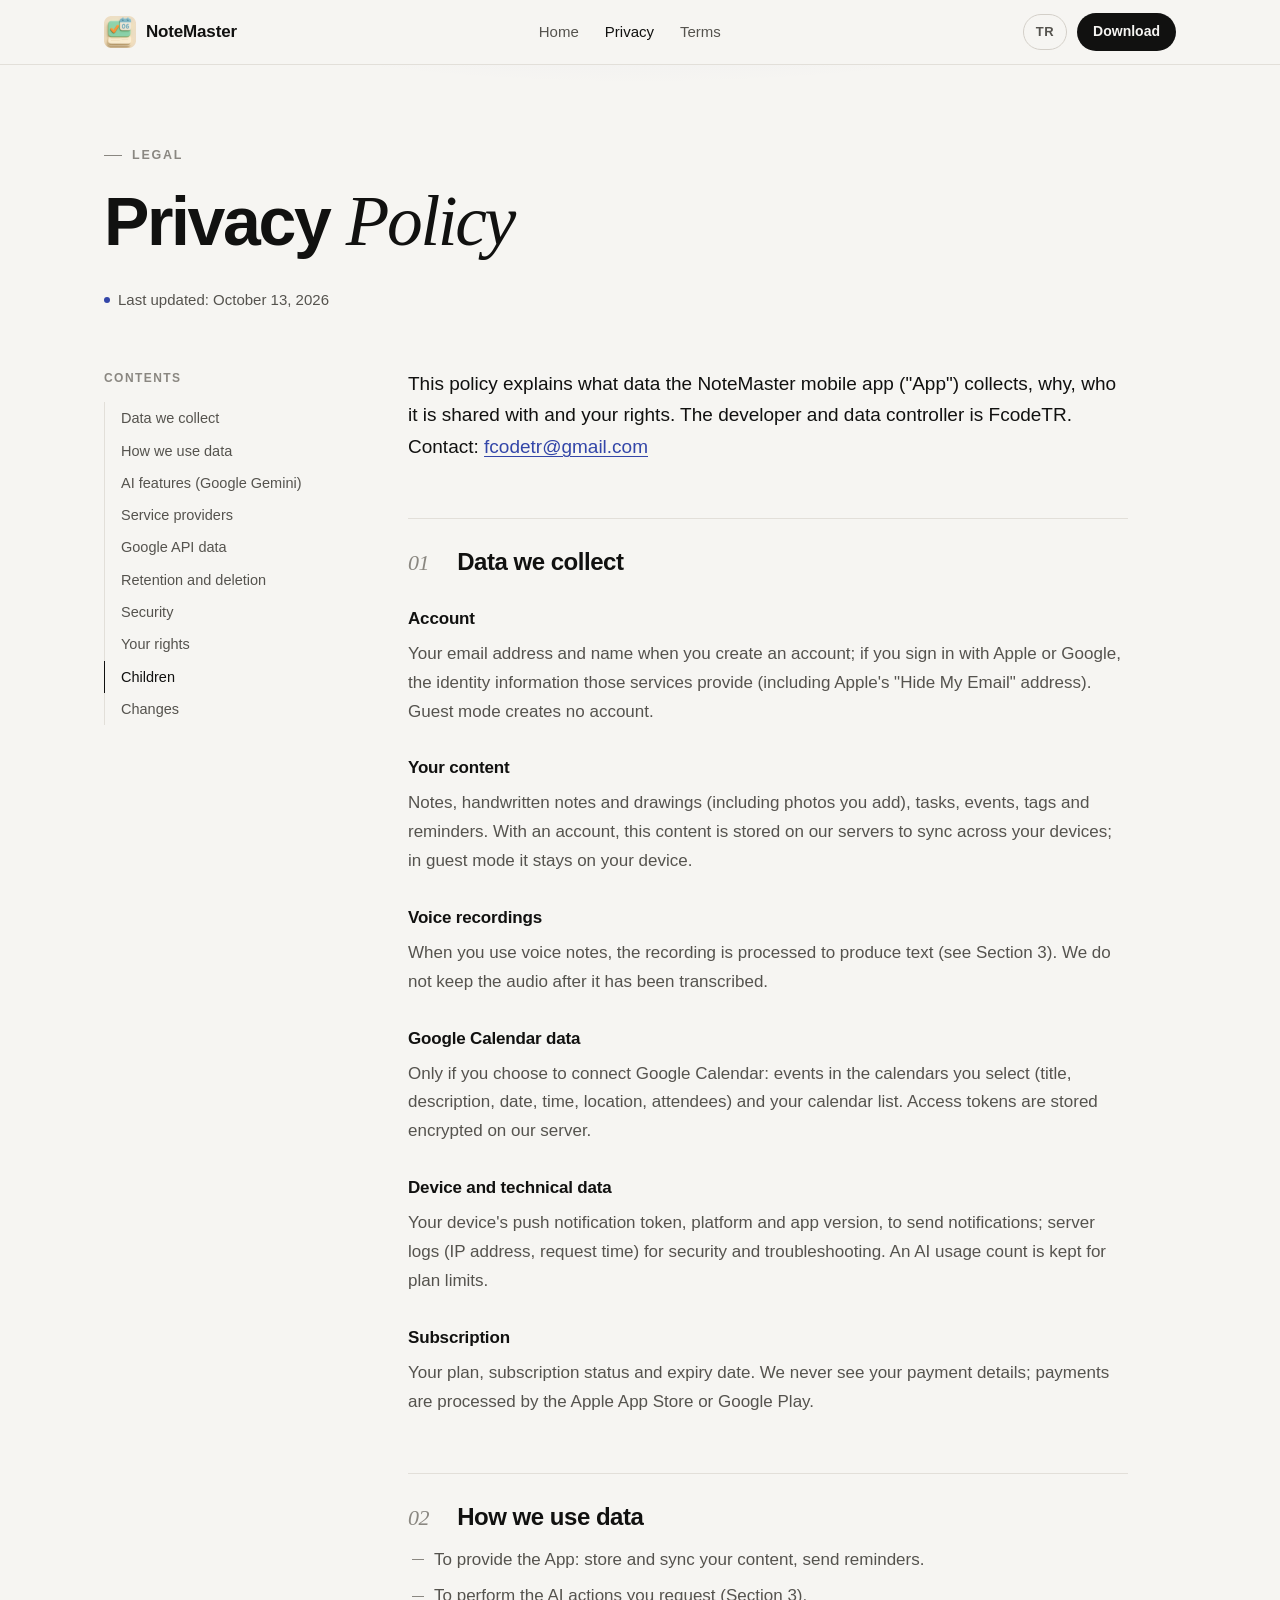
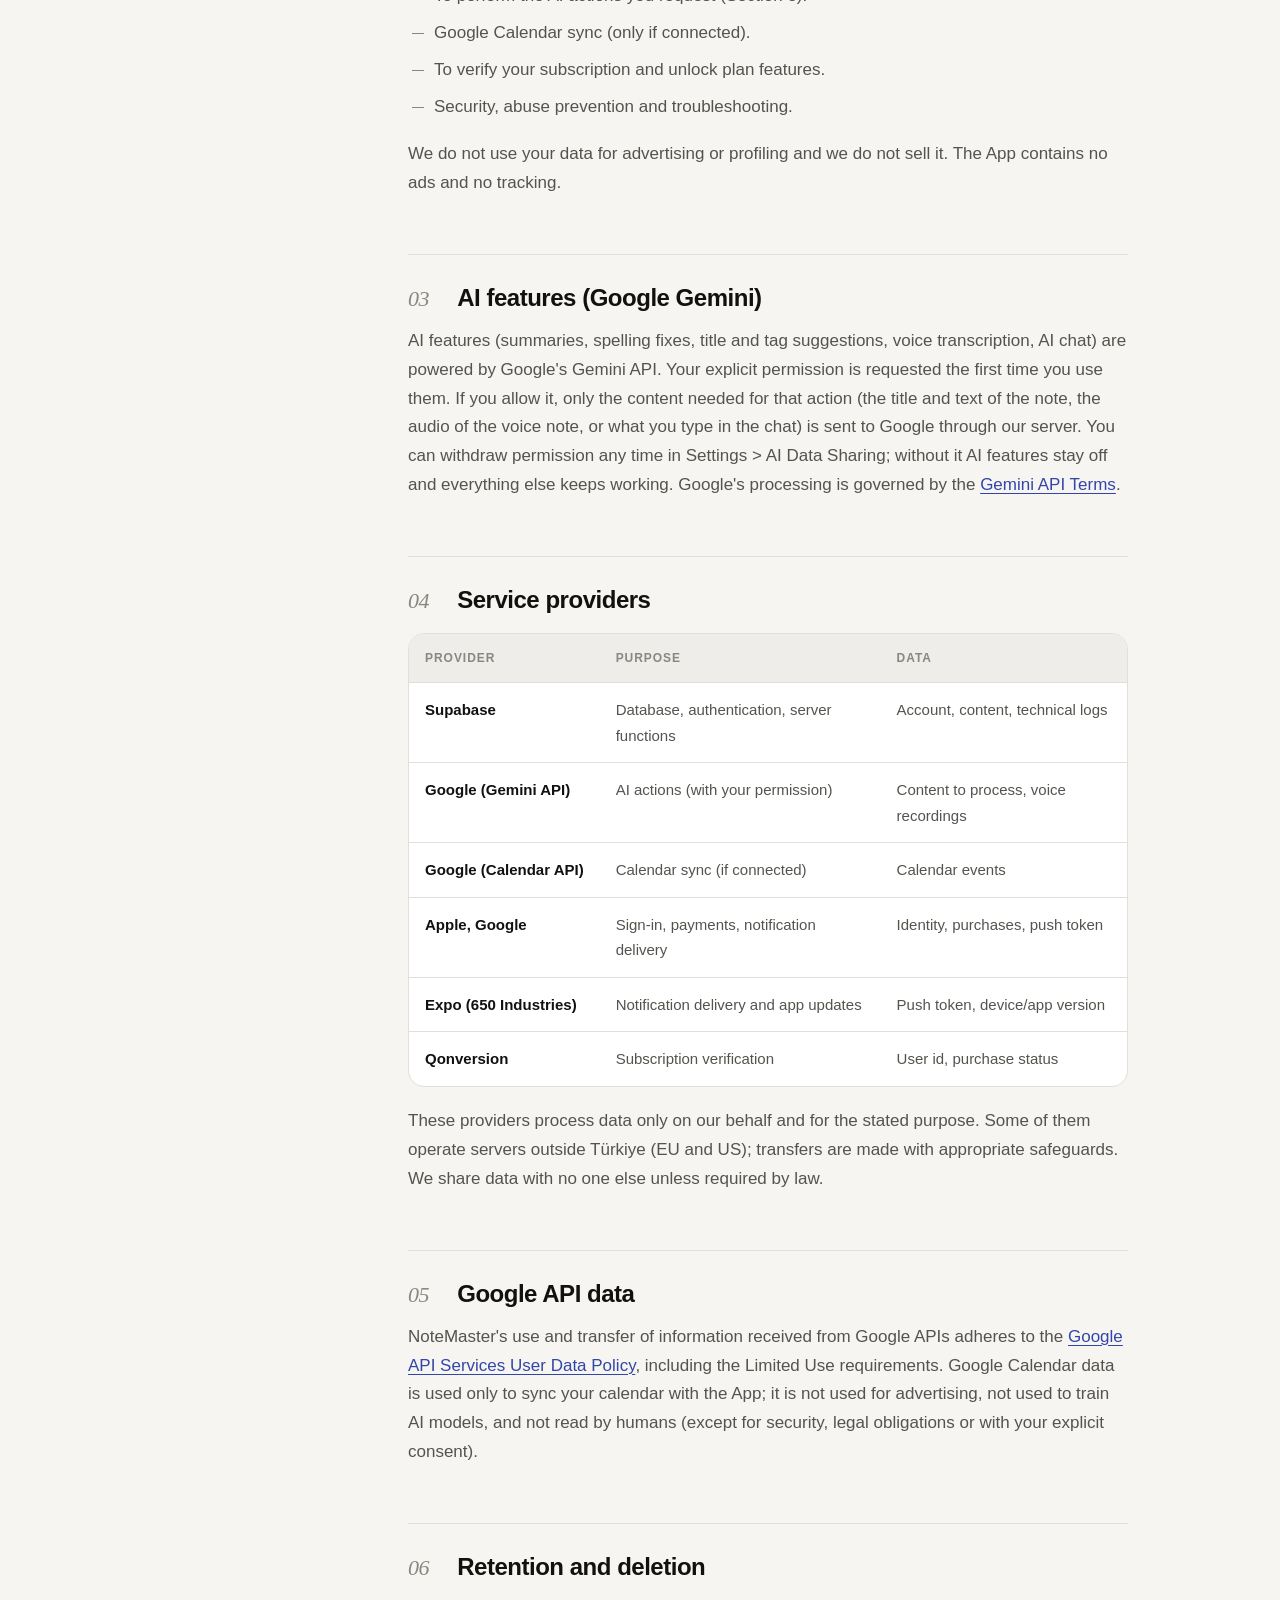
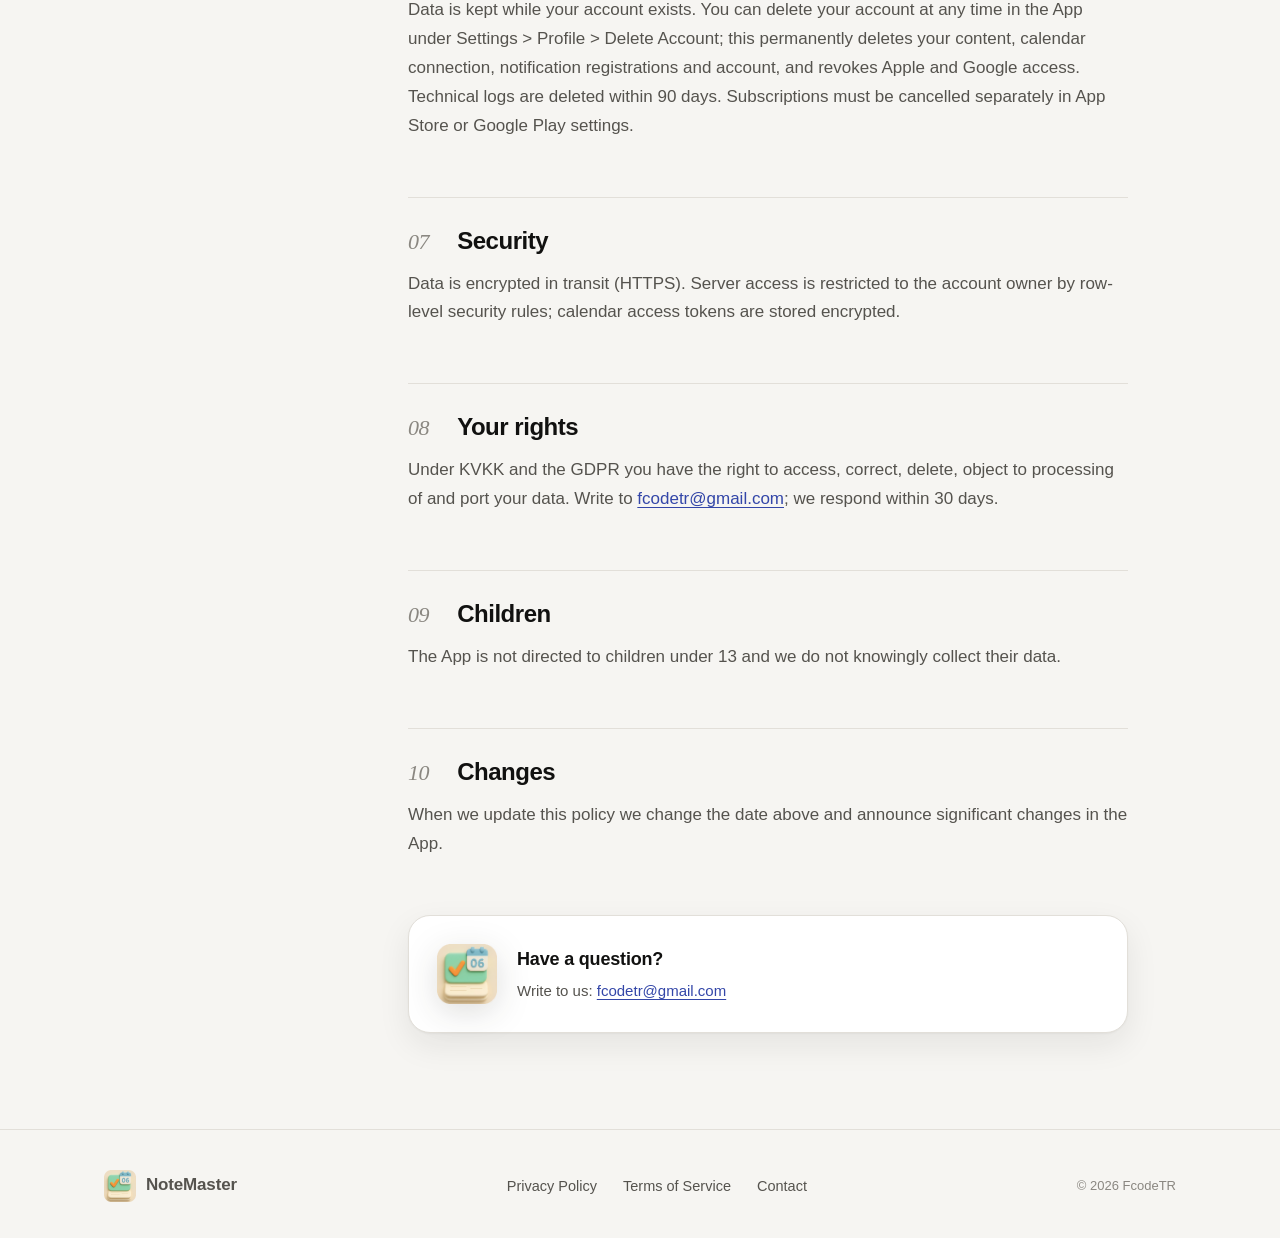
==== commit 54aee7bb: "Redesign the policy and share pages, add the app icon Privacy, terms and share pages now use the lan" ====
--- a/docs/privacy.html
+++ b/docs/privacy.html
@@ -1,171 +1,204 @@
 <!DOCTYPE html>
-<html lang="tr">
+<html lang="tr" data-title-tr="Gizlilik Politikası — NoteMaster" data-title-en="Privacy Policy — NoteMaster">
 <head>
-  <meta charset="UTF-8">
-  <meta name="viewport" content="width=device-width, initial-scale=1.0">
-  <title>Privacy Policy - NoteMaster</title>
-  <style>
-    :root { --bg: #FFFFFF; --text: #0F172A; --muted: #475569; --line: #E2E8F0; --accent: #0F172A; }
-    @media (prefers-color-scheme: dark) {
-      :root { --bg: #0B0D12; --text: #F1F5F9; --muted: #94A3B8; --line: #1E293B; --accent: #F1F5F9; }
-    }
-    * { box-sizing: border-box; }
-    body {
-      margin: 0; background: var(--bg); color: var(--text);
-      font-family: -apple-system, BlinkMacSystemFont, "Segoe UI", Roboto, sans-serif;
-      line-height: 1.65; font-size: 16px;
-    }
-    main { max-width: 760px; margin: 0 auto; padding: 40px 16px 64px; }
-    h1 { font-size: 30px; letter-spacing: -0.02em; margin: 0 0 4px; }
-    h2 { font-size: 20px; margin: 36px 0 8px; letter-spacing: -0.01em; }
-    h3 { font-size: 16px; margin: 20px 0 6px; }
-    p, li { color: var(--text); }
-    .muted { color: var(--muted); font-size: 14px; }
-    nav { display: flex; gap: 12px; margin: 16px 0 28px; }
-    nav a { color: var(--accent); font-weight: 600; }
-    table { width: 100%; border-collapse: collapse; margin: 12px 0; font-size: 14px; }
-    th, td { text-align: left; padding: 10px 8px; border-bottom: 1px solid var(--line); vertical-align: top; }
-    th { color: var(--muted); font-weight: 600; }
-    hr { border: 0; border-top: 1px solid var(--line); margin: 48px 0; }
-    a { color: var(--accent); }
-    .table-wrap { overflow-x: auto; }
-  </style>
+<meta charset="UTF-8">
+<meta name="viewport" content="width=device-width, initial-scale=1, viewport-fit=cover">
+<title>Gizlilik Politikası — NoteMaster</title>
+<meta name="description" content="NoteMaster gizlilik politikası: hangi verileri topladığımız, neden kullandığımız, kimlerle paylaştığımız ve haklarınız.">
+<meta name="theme-color" content="#F6F5F2" media="(prefers-color-scheme: light)">
+<meta name="theme-color" content="#0A0A0B" media="(prefers-color-scheme: dark)">
+<link rel="icon" type="image/png" sizes="64x64" href="assets/favicon-64.png">
+<link rel="apple-touch-icon" href="assets/apple-touch-icon.png">
+<link rel="stylesheet" href="assets/legal.css">
 </head>
 <body>
-<main>
-  <h1>Gizlilik Politikası</h1>
-  <p class="muted">Son güncelleme: 13 Ekim 2026</p>
-  <nav><a href="#tr">Türkçe</a><a href="#en">English</a></nav>
-
-  <section id="tr">
-    <p>Bu politika, NoteMaster mobil uygulamasının ("Uygulama") hangi verileri topladığını, neden kullandığını, kimlerle paylaştığını ve haklarınızı açıklar. Uygulamanın geliştiricisi ve veri sorumlusu FcodeTR'dir. Sorularınız için: <a href="mailto:fcodetr@gmail.com">fcodetr@gmail.com</a></p>
-
-    <h2>1. Topladığımız veriler</h2>
-    <h3>Hesap bilgileri</h3>
-    <p>Hesap oluşturduğunuzda e-posta adresiniz ve adınız; Apple veya Google ile giriş yaparsanız bu hizmetlerin bize ilettiği kimlik bilgileri (Apple'ın "E-postamı Gizle" adresi dahil). Misafir modunda hesap oluşturulmaz.</p>
-    <h3>Oluşturduğunuz içerik</h3>
-    <p>Notlar, el yazılı notlar ve çizimler (eklediğiniz fotoğraflar dahil), görevler, etkinlikler, etiketler ve hatırlatıcılar. Hesabınız varsa bu içerik cihazlarınız arasında eşitlenmek üzere sunucularımızda saklanır; misafir modunda yalnızca cihazınızda kalır.</p>
-    <h3>Ses kayıtları</h3>
-    <p>Sesli not özelliğini kullandığınızda kaydınız yazıya dökülmek üzere işlenir (bkz. Bölüm 3). Ses kaydı yazıya döküldükten sonra tarafımızca saklanmaz.</p>
-    <h3>Google Takvim verileri</h3>
-    <p>Yalnızca Google Takvim'i bağlamayı seçerseniz: seçtiğiniz takvimlerdeki etkinlikler (başlık, açıklama, tarih, saat, konum, katılımcılar) ve takvim listeniz. Erişim belirteçleri sunucumuzda şifrelenerek saklanır.</p>
-    <h3>Cihaz ve teknik veriler</h3>
-    <p>Bildirim gönderebilmek için cihazınızın anlık bildirim kimliği (push token), cihaz platformu ve uygulama sürümü; güvenlik ve hata ayıklama için sunucu kayıtları (IP adresi, istek zamanı). Yapay zekâ kullanım sayısı plan limitleri için tutulur.</p>
-    <h3>Abonelik bilgileri</h3>
-    <p>Satın aldığınız plan, abonelik durumu ve bitiş tarihi. Ödeme bilgilerinizi biz görmeyiz; ödemeler Apple App Store veya Google Play tarafından işlenir.</p>
-
-    <h2>2. Verileri neden kullanıyoruz</h2>
-    <ul>
-      <li>Uygulamayı sunmak: içeriğinizi saklamak, cihazlarınız arasında eşitlemek, hatırlatıcı göndermek.</li>
-      <li>İstediğiniz yapay zekâ işlemlerini yapmak (Bölüm 3).</li>
-      <li>Google Takvim eşitlemesi (yalnızca bağladıysanız).</li>
-      <li>Aboneliğinizi doğrulamak ve plan özelliklerini açmak.</li>
-      <li>Güvenlik, kötüye kullanımı önleme ve hata giderme.</li>
-    </ul>
-    <p>Verilerinizi reklam, profil oluşturma veya satış amacıyla kullanmayız ve üçüncü taraflara satmayız. Uygulamada reklam ve kullanıcı takibi (tracking) yoktur.</p>
-
-    <h2>3. Yapay zekâ özellikleri (Google Gemini)</h2>
-    <p>Yapay zekâ özellikleri (özetleme, yazım düzeltme, başlık ve etiket önerme, sesli notu yazıya dökme, AI sohbet) Google'ın Gemini API hizmetiyle çalışır. Bu özellikleri ilk kullanımınızda açık izniniz istenir. İzin verirseniz yalnızca o işlem için gereken içerik (ilgili notun başlığı ve metni, sesli notun ses kaydı veya sohbete yazdıklarınız) sunucumuz üzerinden Google'a gönderilir. İzni istediğiniz zaman Uygulamada Ayarlar &gt; Yapay Zekâ Veri Paylaşımı bölümünden geri alabilirsiniz; izin vermezseniz yapay zekâ özellikleri kapalı kalır, diğer özellikler çalışmaya devam eder. Google'ın verileri işlemesi <a href="https://ai.google.dev/gemini-api/terms">Gemini API Koşulları</a>'na tabidir.</p>
-
-    <h2>4. Verileri paylaştığımız hizmet sağlayıcılar</h2>
-    <div class="table-wrap">
-    <table>
-      <tr><th>Sağlayıcı</th><th>Amaç</th><th>Veri</th></tr>
-      <tr><td>Supabase</td><td>Veritabanı, kimlik doğrulama, sunucu fonksiyonları</td><td>Hesap bilgileri, içerik, teknik kayıtlar</td></tr>
-      <tr><td>Google (Gemini API)</td><td>Yapay zekâ işlemleri (izninizle)</td><td>İşlenecek içerik ve ses kayıtları</td></tr>
-      <tr><td>Google (Calendar API)</td><td>Takvim eşitlemesi (bağlarsanız)</td><td>Takvim etkinlikleri</td></tr>
-      <tr><td>Apple, Google</td><td>Giriş, ödemeler, bildirim iletimi</td><td>Kimlik, satın alma, push token</td></tr>
-      <tr><td>Expo (650 Industries)</td><td>Bildirim iletimi ve uygulama güncellemeleri</td><td>Push token, cihaz/uygulama sürümü</td></tr>
-      <tr><td>Qonversion</td><td>Abonelik doğrulama</td><td>Kullanıcı kimliği, satın alma durumu</td></tr>
-    </table>
+<div class="progress" aria-hidden="true"></div>
+
+<header class="nav">
+  <div class="wrap">
+    <a class="brand" href="index.html"><img class="mark" src="assets/icon-128.png" alt="" width="32" height="32">NoteMaster</a>
+    <nav class="nav-links" aria-label="Main">
+      <a href="index.html" data-tr="Ana sayfa" data-en="Home">Ana sayfa</a>
+      <a href="privacy.html" aria-current="page" data-tr="Gizlilik" data-en="Privacy">Gizlilik</a>
+      <a href="terms.html" data-tr="Kullanım Koşulları" data-en="Terms">Kullanım Koşulları</a>
+    </nav>
+    <div class="nav-right">
+      <button class="lang" id="lang" type="button" aria-label="Language">EN</button>
+      <a class="btn-sm" href="index.html#download" data-tr="İndir" data-en="Download">İndir</a>
     </div>
-    <p>Bu sağlayıcılar verileri yalnızca bizim adımıza ve belirtilen amaç için işler. Bazı sağlayıcıların sunucuları Türkiye dışında (AB ve ABD) bulunur; aktarımlar ilgili mevzuata uygun güvencelerle yapılır. Yasal bir zorunluluk olmadıkça verilerinizi başka kimseyle paylaşmayız.</p>
-
-    <h2>5. Google API verileri</h2>
-    <p>NoteMaster'ın Google API'lerinden aldığı bilgileri kullanması ve başka uygulamalara aktarması, Sınırlı Kullanım (Limited Use) gereklilikleri dahil olmak üzere <a href="https://developers.google.com/terms/api-services-user-data-policy">Google API Services User Data Policy</a>'ye uygundur. Google Takvim verileri yalnızca takviminizi Uygulama ile eşitlemek için kullanılır; reklam için kullanılmaz, yapay zekâ modellerinin eğitiminde kullanılmaz ve insanlar tarafından okunmaz (güvenlik, yasal zorunluluk veya sizin açık izniniz hariç).</p>
-
-    <h2>6. Saklama ve silme</h2>
-    <p>Verileriniz hesabınız açık olduğu sürece saklanır. Hesabınızı Uygulamada Ayarlar &gt; Profil &gt; Hesabı Sil bölümünden istediğiniz an silebilirsiniz; bu işlem içeriğinizi, takvim bağlantınızı, bildirim kayıtlarınızı ve hesabınızı kalıcı olarak siler, Apple ve Google erişim izinlerini de iptal eder. Teknik kayıtlar en fazla 90 gün içinde silinir. Aboneliğinizi App Store veya Google Play ayarlarından ayrıca iptal etmeniz gerekir.</p>
-
-    <h2>7. Güvenlik</h2>
-    <p>Veriler aktarım sırasında şifrelenir (HTTPS). Sunucu erişimi satır düzeyinde güvenlik kurallarıyla yalnızca hesap sahibine açıktır; takvim erişim belirteçleri şifrelenmiş olarak saklanır.</p>
-
-    <h2>8. Haklarınız</h2>
-    <p>KVKK ve GDPR kapsamında verilerinize erişme, düzeltme, silme, işlemeye itiraz etme ve verilerinizi taşıma haklarına sahipsiniz. Talepleriniz için <a href="mailto:fcodetr@gmail.com">fcodetr@gmail.com</a> adresine yazabilirsiniz; en geç 30 gün içinde yanıt veririz.</p>
-
-    <h2>9. Çocuklar</h2>
-    <p>Uygulama 13 yaşından küçük çocuklara yönelik değildir ve bilerek bu yaştaki çocuklardan veri toplamayız.</p>
-
-    <h2>10. Değişiklikler</h2>
-    <p>Bu politikayı güncellediğimizde yukarıdaki tarihi değiştiririz; önemli değişiklikleri Uygulama içinde bildiririz.</p>
-  </section>
-
-  <hr>
-
-  <section id="en">
-    <h1>Privacy Policy</h1>
-    <p class="muted">Last updated: October 13, 2026</p>
-    <p>This policy explains what data the NoteMaster mobile app ("App") collects, why, who it is shared with and your rights. The developer and data controller is FcodeTR. Contact: <a href="mailto:fcodetr@gmail.com">fcodetr@gmail.com</a></p>
-
-    <h2>1. Data we collect</h2>
-    <h3>Account</h3>
-    <p>Your email address and name when you create an account; if you sign in with Apple or Google, the identity information those services provide (including Apple's "Hide My Email" address). Guest mode creates no account.</p>
-    <h3>Your content</h3>
-    <p>Notes, handwritten notes and drawings (including photos you add), tasks, events, tags and reminders. With an account, this content is stored on our servers to sync across your devices; in guest mode it stays on your device.</p>
-    <h3>Voice recordings</h3>
-    <p>When you use voice notes, the recording is processed to produce text (see Section 3). We do not keep the audio after it has been transcribed.</p>
-    <h3>Google Calendar data</h3>
-    <p>Only if you choose to connect Google Calendar: events in the calendars you select (title, description, date, time, location, attendees) and your calendar list. Access tokens are stored encrypted on our server.</p>
-    <h3>Device and technical data</h3>
-    <p>Your device's push notification token, platform and app version, to send notifications; server logs (IP address, request time) for security and troubleshooting. An AI usage count is kept for plan limits.</p>
-    <h3>Subscription</h3>
-    <p>Your plan, subscription status and expiry date. We never see your payment details; payments are processed by the Apple App Store or Google Play.</p>
-
-    <h2>2. How we use data</h2>
-    <ul>
-      <li>To provide the App: store and sync your content, send reminders.</li>
-      <li>To perform the AI actions you request (Section 3).</li>
-      <li>Google Calendar sync (only if connected).</li>
-      <li>To verify your subscription and unlock plan features.</li>
-      <li>Security, abuse prevention and troubleshooting.</li>
-    </ul>
-    <p>We do not use your data for advertising or profiling and we do not sell it. The App contains no ads and no tracking.</p>
-
-    <h2>3. AI features (Google Gemini)</h2>
-    <p>AI features (summaries, spelling fixes, title and tag suggestions, voice transcription, AI chat) are powered by Google's Gemini API. Your explicit permission is requested the first time you use them. If you allow it, only the content needed for that action (the title and text of the note, the audio of the voice note, or what you type in the chat) is sent to Google through our server. You can withdraw permission any time in Settings &gt; AI Data Sharing; without it AI features stay off and everything else keeps working. Google's processing is governed by the <a href="https://ai.google.dev/gemini-api/terms">Gemini API Terms</a>.</p>
-
-    <h2>4. Service providers</h2>
-    <div class="table-wrap">
-    <table>
-      <tr><th>Provider</th><th>Purpose</th><th>Data</th></tr>
-      <tr><td>Supabase</td><td>Database, authentication, server functions</td><td>Account, content, technical logs</td></tr>
-      <tr><td>Google (Gemini API)</td><td>AI actions (with your permission)</td><td>Content to process, voice recordings</td></tr>
-      <tr><td>Google (Calendar API)</td><td>Calendar sync (if connected)</td><td>Calendar events</td></tr>
-      <tr><td>Apple, Google</td><td>Sign-in, payments, notification delivery</td><td>Identity, purchases, push token</td></tr>
-      <tr><td>Expo (650 Industries)</td><td>Notification delivery and app updates</td><td>Push token, device/app version</td></tr>
-      <tr><td>Qonversion</td><td>Subscription verification</td><td>User id, purchase status</td></tr>
-    </table>
+  </div>
+</header>
+
+<div class="head">
+  <div class="wrap">
+    <span class="eyebrow rv" data-tr="Yasal" data-en="Legal">Yasal</span>
+    <h1 class="rv" style="--d:.08s" data-lang="tr">Gizlilik <em>Politikası</em></h1>
+    <h1 class="rv" style="--d:.08s" data-lang="en" hidden>Privacy <em>Policy</em></h1>
+    <p class="updated rv" style="--d:.16s" data-lang="tr">Son güncelleme: 13 Ekim 2026</p>
+    <p class="updated rv" style="--d:.16s" data-lang="en" hidden>Last updated: October 13, 2026</p>
+  </div>
+</div>
+
+<div class="wrap layout">
+  <aside class="toc" aria-label="Contents">
+    <p class="toc-title" data-tr="İçindekiler" data-en="Contents">İçindekiler</p>
+    <ol data-toc></ol>
+  </aside>
+
+  <main class="doc rv" style="--d:.2s">
+    <details class="toc-mobile">
+      <summary data-tr="İçindekiler" data-en="Contents">İçindekiler</summary>
+      <ol data-toc></ol>
+    </details>
+
+    <section id="tr" data-lang="tr">
+      <p>Bu politika, NoteMaster mobil uygulamasının ("Uygulama") hangi verileri topladığını, neden kullandığını, kimlerle paylaştığını ve haklarınızı açıklar. Uygulamanın geliştiricisi ve veri sorumlusu FcodeTR'dir. Sorularınız için: <a href="mailto:fcodetr@gmail.com">fcodetr@gmail.com</a></p>
+
+      <h2>1. Topladığımız veriler</h2>
+      <h3>Hesap bilgileri</h3>
+      <p>Hesap oluşturduğunuzda e-posta adresiniz ve adınız; Apple veya Google ile giriş yaparsanız bu hizmetlerin bize ilettiği kimlik bilgileri (Apple'ın "E-postamı Gizle" adresi dahil). Misafir modunda hesap oluşturulmaz.</p>
+      <h3>Oluşturduğunuz içerik</h3>
+      <p>Notlar, el yazılı notlar ve çizimler (eklediğiniz fotoğraflar dahil), görevler, etkinlikler, etiketler ve hatırlatıcılar. Hesabınız varsa bu içerik cihazlarınız arasında eşitlenmek üzere sunucularımızda saklanır; misafir modunda yalnızca cihazınızda kalır.</p>
+      <h3>Ses kayıtları</h3>
+      <p>Sesli not özelliğini kullandığınızda kaydınız yazıya dökülmek üzere işlenir (bkz. Bölüm 3). Ses kaydı yazıya döküldükten sonra tarafımızca saklanmaz.</p>
+      <h3>Google Takvim verileri</h3>
+      <p>Yalnızca Google Takvim'i bağlamayı seçerseniz: seçtiğiniz takvimlerdeki etkinlikler (başlık, açıklama, tarih, saat, konum, katılımcılar) ve takvim listeniz. Erişim belirteçleri sunucumuzda şifrelenerek saklanır.</p>
+      <h3>Cihaz ve teknik veriler</h3>
+      <p>Bildirim gönderebilmek için cihazınızın anlık bildirim kimliği (push token), cihaz platformu ve uygulama sürümü; güvenlik ve hata ayıklama için sunucu kayıtları (IP adresi, istek zamanı). Yapay zekâ kullanım sayısı plan limitleri için tutulur.</p>
+      <h3>Abonelik bilgileri</h3>
+      <p>Satın aldığınız plan, abonelik durumu ve bitiş tarihi. Ödeme bilgilerinizi biz görmeyiz; ödemeler Apple App Store veya Google Play tarafından işlenir.</p>
+
+      <h2>2. Verileri neden kullanıyoruz</h2>
+      <ul>
+        <li>Uygulamayı sunmak: içeriğinizi saklamak, cihazlarınız arasında eşitlemek, hatırlatıcı göndermek.</li>
+        <li>İstediğiniz yapay zekâ işlemlerini yapmak (Bölüm 3).</li>
+        <li>Google Takvim eşitlemesi (yalnızca bağladıysanız).</li>
+        <li>Aboneliğinizi doğrulamak ve plan özelliklerini açmak.</li>
+        <li>Güvenlik, kötüye kullanımı önleme ve hata giderme.</li>
+      </ul>
+      <p>Verilerinizi reklam, profil oluşturma veya satış amacıyla kullanmayız ve üçüncü taraflara satmayız. Uygulamada reklam ve kullanıcı takibi (tracking) yoktur.</p>
+
+      <h2>3. Yapay zekâ özellikleri (Google Gemini)</h2>
+      <p>Yapay zekâ özellikleri (özetleme, yazım düzeltme, başlık ve etiket önerme, sesli notu yazıya dökme, AI sohbet) Google'ın Gemini API hizmetiyle çalışır. Bu özellikleri ilk kullanımınızda açık izniniz istenir. İzin verirseniz yalnızca o işlem için gereken içerik (ilgili notun başlığı ve metni, sesli notun ses kaydı veya sohbete yazdıklarınız) sunucumuz üzerinden Google'a gönderilir. İzni istediğiniz zaman Uygulamada Ayarlar &gt; Yapay Zekâ Veri Paylaşımı bölümünden geri alabilirsiniz; izin vermezseniz yapay zekâ özellikleri kapalı kalır, diğer özellikler çalışmaya devam eder. Google'ın verileri işlemesi <a href="https://ai.google.dev/gemini-api/terms">Gemini API Koşulları</a>'na tabidir.</p>
+
+      <h2>4. Verileri paylaştığımız hizmet sağlayıcılar</h2>
+      <div class="table-wrap">
+      <table>
+        <tr><th>Sağlayıcı</th><th>Amaç</th><th>Veri</th></tr>
+        <tr><td>Supabase</td><td>Veritabanı, kimlik doğrulama, sunucu fonksiyonları</td><td>Hesap bilgileri, içerik, teknik kayıtlar</td></tr>
+        <tr><td>Google (Gemini API)</td><td>Yapay zekâ işlemleri (izninizle)</td><td>İşlenecek içerik ve ses kayıtları</td></tr>
+        <tr><td>Google (Calendar API)</td><td>Takvim eşitlemesi (bağlarsanız)</td><td>Takvim etkinlikleri</td></tr>
+        <tr><td>Apple, Google</td><td>Giriş, ödemeler, bildirim iletimi</td><td>Kimlik, satın alma, push token</td></tr>
+        <tr><td>Expo (650 Industries)</td><td>Bildirim iletimi ve uygulama güncellemeleri</td><td>Push token, cihaz/uygulama sürümü</td></tr>
+        <tr><td>Qonversion</td><td>Abonelik doğrulama</td><td>Kullanıcı kimliği, satın alma durumu</td></tr>
+      </table>
+      </div>
+      <p>Bu sağlayıcılar verileri yalnızca bizim adımıza ve belirtilen amaç için işler. Bazı sağlayıcıların sunucuları Türkiye dışında (AB ve ABD) bulunur; aktarımlar ilgili mevzuata uygun güvencelerle yapılır. Yasal bir zorunluluk olmadıkça verilerinizi başka kimseyle paylaşmayız.</p>
+
+      <h2>5. Google API verileri</h2>
+      <p>NoteMaster'ın Google API'lerinden aldığı bilgileri kullanması ve başka uygulamalara aktarması, Sınırlı Kullanım (Limited Use) gereklilikleri dahil olmak üzere <a href="https://developers.google.com/terms/api-services-user-data-policy">Google API Services User Data Policy</a>'ye uygundur. Google Takvim verileri yalnızca takviminizi Uygulama ile eşitlemek için kullanılır; reklam için kullanılmaz, yapay zekâ modellerinin eğitiminde kullanılmaz ve insanlar tarafından okunmaz (güvenlik, yasal zorunluluk veya sizin açık izniniz hariç).</p>
+
+      <h2>6. Saklama ve silme</h2>
+      <p>Verileriniz hesabınız açık olduğu sürece saklanır. Hesabınızı Uygulamada Ayarlar &gt; Profil &gt; Hesabı Sil bölümünden istediğiniz an silebilirsiniz; bu işlem içeriğinizi, takvim bağlantınızı, bildirim kayıtlarınızı ve hesabınızı kalıcı olarak siler, Apple ve Google erişim izinlerini de iptal eder. Teknik kayıtlar en fazla 90 gün içinde silinir. Aboneliğinizi App Store veya Google Play ayarlarından ayrıca iptal etmeniz gerekir.</p>
+
+      <h2>7. Güvenlik</h2>
+      <p>Veriler aktarım sırasında şifrelenir (HTTPS). Sunucu erişimi satır düzeyinde güvenlik kurallarıyla yalnızca hesap sahibine açıktır; takvim erişim belirteçleri şifrelenmiş olarak saklanır.</p>
+
+      <h2>8. Haklarınız</h2>
+      <p>KVKK ve GDPR kapsamında verilerinize erişme, düzeltme, silme, işlemeye itiraz etme ve verilerinizi taşıma haklarına sahipsiniz. Talepleriniz için <a href="mailto:fcodetr@gmail.com">fcodetr@gmail.com</a> adresine yazabilirsiniz; en geç 30 gün içinde yanıt veririz.</p>
+
+      <h2>9. Çocuklar</h2>
+      <p>Uygulama 13 yaşından küçük çocuklara yönelik değildir ve bilerek bu yaştaki çocuklardan veri toplamayız.</p>
+
+      <h2>10. Değişiklikler</h2>
+      <p>Bu politikayı güncellediğimizde yukarıdaki tarihi değiştiririz; önemli değişiklikleri Uygulama içinde bildiririz.</p>
+    </section>
+
+    <section id="en" data-lang="en" hidden>
+      <p>This policy explains what data the NoteMaster mobile app ("App") collects, why, who it is shared with and your rights. The developer and data controller is FcodeTR. Contact: <a href="mailto:fcodetr@gmail.com">fcodetr@gmail.com</a></p>
+
+      <h2>1. Data we collect</h2>
+      <h3>Account</h3>
+      <p>Your email address and name when you create an account; if you sign in with Apple or Google, the identity information those services provide (including Apple's "Hide My Email" address). Guest mode creates no account.</p>
+      <h3>Your content</h3>
+      <p>Notes, handwritten notes and drawings (including photos you add), tasks, events, tags and reminders. With an account, this content is stored on our servers to sync across your devices; in guest mode it stays on your device.</p>
+      <h3>Voice recordings</h3>
+      <p>When you use voice notes, the recording is processed to produce text (see Section 3). We do not keep the audio after it has been transcribed.</p>
+      <h3>Google Calendar data</h3>
+      <p>Only if you choose to connect Google Calendar: events in the calendars you select (title, description, date, time, location, attendees) and your calendar list. Access tokens are stored encrypted on our server.</p>
+      <h3>Device and technical data</h3>
+      <p>Your device's push notification token, platform and app version, to send notifications; server logs (IP address, request time) for security and troubleshooting. An AI usage count is kept for plan limits.</p>
+      <h3>Subscription</h3>
+      <p>Your plan, subscription status and expiry date. We never see your payment details; payments are processed by the Apple App Store or Google Play.</p>
+
+      <h2>2. How we use data</h2>
+      <ul>
+        <li>To provide the App: store and sync your content, send reminders.</li>
+        <li>To perform the AI actions you request (Section 3).</li>
+        <li>Google Calendar sync (only if connected).</li>
+        <li>To verify your subscription and unlock plan features.</li>
+        <li>Security, abuse prevention and troubleshooting.</li>
+      </ul>
+      <p>We do not use your data for advertising or profiling and we do not sell it. The App contains no ads and no tracking.</p>
+
+      <h2>3. AI features (Google Gemini)</h2>
+      <p>AI features (summaries, spelling fixes, title and tag suggestions, voice transcription, AI chat) are powered by Google's Gemini API. Your explicit permission is requested the first time you use them. If you allow it, only the content needed for that action (the title and text of the note, the audio of the voice note, or what you type in the chat) is sent to Google through our server. You can withdraw permission any time in Settings &gt; AI Data Sharing; without it AI features stay off and everything else keeps working. Google's processing is governed by the <a href="https://ai.google.dev/gemini-api/terms">Gemini API Terms</a>.</p>
+
+      <h2>4. Service providers</h2>
+      <div class="table-wrap">
+      <table>
+        <tr><th>Provider</th><th>Purpose</th><th>Data</th></tr>
+        <tr><td>Supabase</td><td>Database, authentication, server functions</td><td>Account, content, technical logs</td></tr>
+        <tr><td>Google (Gemini API)</td><td>AI actions (with your permission)</td><td>Content to process, voice recordings</td></tr>
+        <tr><td>Google (Calendar API)</td><td>Calendar sync (if connected)</td><td>Calendar events</td></tr>
+        <tr><td>Apple, Google</td><td>Sign-in, payments, notification delivery</td><td>Identity, purchases, push token</td></tr>
+        <tr><td>Expo (650 Industries)</td><td>Notification delivery and app updates</td><td>Push token, device/app version</td></tr>
+        <tr><td>Qonversion</td><td>Subscription verification</td><td>User id, purchase status</td></tr>
+      </table>
+      </div>
+      <p>These providers process data only on our behalf and for the stated purpose. Some of them operate servers outside Türkiye (EU and US); transfers are made with appropriate safeguards. We share data with no one else unless required by law.</p>
+
+      <h2>5. Google API data</h2>
+      <p>NoteMaster's use and transfer of information received from Google APIs adheres to the <a href="https://developers.google.com/terms/api-services-user-data-policy">Google API Services User Data Policy</a>, including the Limited Use requirements. Google Calendar data is used only to sync your calendar with the App; it is not used for advertising, not used to train AI models, and not read by humans (except for security, legal obligations or with your explicit consent).</p>
+
+      <h2>6. Retention and deletion</h2>
+      <p>Data is kept while your account exists. You can delete your account at any time in the App under Settings &gt; Profile &gt; Delete Account; this permanently deletes your content, calendar connection, notification registrations and account, and revokes Apple and Google access. Technical logs are deleted within 90 days. Subscriptions must be cancelled separately in App Store or Google Play settings.</p>
+
+      <h2>7. Security</h2>
+      <p>Data is encrypted in transit (HTTPS). Server access is restricted to the account owner by row-level security rules; calendar access tokens are stored encrypted.</p>
+
+      <h2>8. Your rights</h2>
+      <p>Under KVKK and the GDPR you have the right to access, correct, delete, object to processing of and port your data. Write to <a href="mailto:fcodetr@gmail.com">fcodetr@gmail.com</a>; we respond within 30 days.</p>
+
+      <h2>9. Children</h2>
+      <p>The App is not directed to children under 13 and we do not knowingly collect their data.</p>
+
+      <h2>10. Changes</h2>
+      <p>When we update this policy we change the date above and announce significant changes in the App.</p>
+    </section>
+
+    <div class="contact-card">
+      <img src="assets/icon-128.png" alt="" width="60" height="60">
+      <div>
+        <h3 data-tr="Bir sorunuz mu var?" data-en="Have a question?">Bir sorunuz mu var?</h3>
+        <p><span data-tr="Bize yazın:" data-en="Write to us:">Bize yazın:</span> <a href="mailto:fcodetr@gmail.com">fcodetr@gmail.com</a></p>
+      </div>
     </div>
-    <p>These providers process data only on our behalf and for the stated purpose. Some of them operate servers outside Türkiye (EU and US); transfers are made with appropriate safeguards. We share data with no one else unless required by law.</p>
-
-    <h2>5. Google API data</h2>
-    <p>NoteMaster's use and transfer of information received from Google APIs adheres to the <a href="https://developers.google.com/terms/api-services-user-data-policy">Google API Services User Data Policy</a>, including the Limited Use requirements. Google Calendar data is used only to sync your calendar with the App; it is not used for advertising, not used to train AI models, and not read by humans (except for security, legal obligations or with your explicit consent).</p>
-
-    <h2>6. Retention and deletion</h2>
-    <p>Data is kept while your account exists. You can delete your account at any time in the App under Settings &gt; Profile &gt; Delete Account; this permanently deletes your content, calendar connection, notification registrations and account, and revokes Apple and Google access. Technical logs are deleted within 90 days. Subscriptions must be cancelled separately in App Store or Google Play settings.</p>
-
-    <h2>7. Security</h2>
-    <p>Data is encrypted in transit (HTTPS). Server access is restricted to the account owner by row-level security rules; calendar access tokens are stored encrypted.</p>
-
-    <h2>8. Your rights</h2>
-    <p>Under KVKK and the GDPR you have the right to access, correct, delete, object to processing of and port your data. Write to <a href="mailto:fcodetr@gmail.com">fcodetr@gmail.com</a>; we respond within 30 days.</p>
-
-    <h2>9. Children</h2>
-    <p>The App is not directed to children under 13 and we do not knowingly collect their data.</p>
-
-    <h2>10. Changes</h2>
-    <p>When we update this policy we change the date above and announce significant changes in the App.</p>
-  </section>
-</main>
+  </main>
+</div>
+
+<footer>
+  <div class="wrap foot">
+    <a class="brand" href="index.html"><img class="mark" src="assets/icon-128.png" alt="" width="32" height="32">NoteMaster</a>
+    <nav class="foot-links" aria-label="Footer">
+      <a href="privacy.html" data-tr="Gizlilik Politikası" data-en="Privacy Policy">Gizlilik Politikası</a>
+      <a href="terms.html" data-tr="Kullanım Koşulları" data-en="Terms of Service">Kullanım Koşulları</a>
+      <a href="mailto:fcodetr@gmail.com" data-tr="İletişim" data-en="Contact">İletişim</a>
+    </nav>
+    <small>© <span data-year>2026</span> FcodeTR</small>
+  </div>
+</footer>
+
+<script src="assets/legal.js"></script>
 </body>
 </html>
--- a/docs/assets/legal.css
+++ b/docs/assets/legal.css
@@ -0,0 +1,174 @@
+/* Legal pages (privacy, terms). Same tokens as index.html. */
+:root {
+  --bg: #F6F5F2;
+  --surface: #FFFFFF;
+  --surface-2: #EFEDE9;
+  --text: #111110;
+  --text-soft: #55534E;
+  --text-faint: #8A8781;
+  --line: #E2DFD9;
+  --line-strong: #D3CFC8;
+  --accent: #3346A8;
+  --accent-soft: #E9ECF8;
+  --shadow: 0 1px 2px rgba(28,25,23,.04), 0 12px 32px rgba(28,25,23,.08);
+  --serif: "Iowan Old Style", "Palatino Linotype", Georgia, "Times New Roman", serif;
+  --sans: -apple-system, BlinkMacSystemFont, "SF Pro Text", "Segoe UI", Inter, Roboto, "Helvetica Neue", Arial, sans-serif;
+  --ease: cubic-bezier(.22, 1, .36, 1);
+}
+@media (prefers-color-scheme: dark) {
+  :root {
+    --bg: #0A0A0B;
+    --surface: #161618;
+    --surface-2: #1E1E21;
+    --text: #F5F4F2;
+    --text-soft: #B3B1AB;
+    --text-faint: #7F7D78;
+    --line: #26262A;
+    --line-strong: #333338;
+    --accent: #8C9BEB;
+    --accent-soft: #171B33;
+    --shadow: 0 1px 2px rgba(0,0,0,.3), 0 12px 32px rgba(0,0,0,.35);
+  }
+}
+
+*, *::before, *::after { box-sizing: border-box; }
+html { -webkit-text-size-adjust: 100%; scroll-behavior: smooth; scroll-padding-top: 96px; }
+body {
+  margin: 0; background: var(--bg); color: var(--text);
+  font-family: var(--sans); font-size: 17px; line-height: 1.7;
+  -webkit-font-smoothing: antialiased; text-rendering: optimizeLegibility;
+}
+a { color: inherit; }
+img { display: block; }
+em { font-family: var(--serif); font-style: italic; font-weight: 400; }
+::selection { background: var(--accent); color: #fff; }
+:focus-visible { outline: 2px solid var(--accent); outline-offset: 3px; border-radius: 6px; }
+[hidden] { display: none !important; }
+
+.wrap { width: 100%; max-width: 1120px; margin: 0 auto; padding: 0 24px; }
+.progress { position: fixed; inset: 0 0 auto 0; height: 2px; background: var(--accent); transform-origin: 0 50%; transform: scaleX(0); z-index: 60; }
+
+/* nav — same as the landing page */
+.nav {
+  position: sticky; top: 0; z-index: 50;
+  background: color-mix(in srgb, var(--bg) 84%, transparent);
+  -webkit-backdrop-filter: saturate(160%) blur(18px); backdrop-filter: saturate(160%) blur(18px);
+  border-bottom: 1px solid var(--line);
+}
+.nav .wrap { display: flex; align-items: center; justify-content: space-between; height: 64px; gap: 16px; }
+.brand { display: flex; align-items: center; gap: 10px; font-weight: 600; font-size: 17px; letter-spacing: -0.01em; text-decoration: none; }
+.mark { width: 32px; height: 32px; flex: none; } /* app icon: rounded, transparent corners */
+.nav-links { display: flex; gap: 26px; font-size: 15px; color: var(--text-soft); }
+.nav-links a { text-decoration: none; transition: color .2s; }
+.nav-links a:hover, .nav-links a[aria-current="page"] { color: var(--text); }
+.nav-right { display: flex; align-items: center; gap: 10px; }
+.lang {
+  font: inherit; font-size: 13px; font-weight: 600; letter-spacing: .04em; height: 36px; padding: 0 12px; border-radius: 18px; cursor: pointer;
+  background: transparent; color: var(--text-soft); border: 1px solid var(--line-strong); transition: color .2s, border-color .2s;
+}
+.lang:hover { color: var(--text); border-color: var(--text-faint); }
+.btn-sm {
+  display: inline-flex; align-items: center; height: 38px; padding: 0 16px; border-radius: 19px; font-size: 14px; font-weight: 600;
+  background: var(--text); color: var(--bg); text-decoration: none; transition: transform .3s var(--ease);
+}
+.btn-sm:hover { transform: translateY(-1px); }
+
+/* header */
+.head { padding: 72px 0 40px; position: relative; overflow: hidden; }
+.head::before {
+  content: ""; position: absolute; inset: -40% -10% auto; height: 120%; pointer-events: none;
+  background: radial-gradient(55% 55% at 50% 0%, color-mix(in srgb, var(--accent) 10%, transparent), transparent 70%);
+}
+.eyebrow { display: inline-flex; align-items: center; gap: 10px; font-size: 12.5px; font-weight: 600; letter-spacing: .14em; text-transform: uppercase; color: var(--text-faint); }
+.eyebrow::before { content: ""; width: 18px; height: 1px; background: currentColor; }
+.head h1 { position: relative; margin: 18px 0 14px; font-size: clamp(40px, 6vw, 68px); line-height: 1.04; font-weight: 600; letter-spacing: -0.035em; }
+.head h1 em { font-size: 1.05em; }
+.updated { position: relative; display: inline-flex; align-items: center; gap: 8px; color: var(--text-soft); font-size: 15px; }
+.updated::before { content: ""; width: 6px; height: 6px; border-radius: 50%; background: var(--accent); }
+
+/* layout */
+.layout { display: grid; grid-template-columns: 240px minmax(0, 1fr); gap: 64px; padding-bottom: 96px; }
+.toc { position: sticky; top: 96px; align-self: start; font-size: 14.5px; }
+.toc-title { font-size: 12px; font-weight: 600; letter-spacing: .12em; text-transform: uppercase; color: var(--text-faint); margin: 0 0 14px; }
+.toc ol { list-style: none; margin: 0; padding: 0; border-left: 1px solid var(--line); }
+.toc a {
+  display: block; padding: 6px 0 6px 16px; margin-left: -1px; border-left: 1px solid transparent;
+  color: var(--text-soft); text-decoration: none; line-height: 1.4; transition: color .2s, border-color .2s;
+}
+.toc a:hover { color: var(--text); }
+.toc a.active { color: var(--text); border-left-color: var(--text); }
+.toc-mobile { display: none; }
+
+/* article */
+.doc { max-width: 720px; }
+.doc > section > p:first-child, .doc .intro {
+  font-size: 19px; line-height: 1.65; color: var(--text); margin-top: 0;
+}
+.doc h2 {
+  font-size: 24px; line-height: 1.25; letter-spacing: -0.02em; font-weight: 600;
+  margin: 56px 0 14px; padding-top: 28px; border-top: 1px solid var(--line);
+  display: flex; gap: 14px; align-items: baseline;
+}
+.doc h2 .n { font-family: var(--serif); font-style: italic; font-weight: 400; color: var(--text-faint); font-size: 22px; min-width: 1.6em; }
+.doc h3 { font-size: 17px; font-weight: 600; letter-spacing: -0.01em; margin: 28px 0 6px; }
+.doc p, .doc li { color: var(--text-soft); }
+.doc p { margin: 0 0 14px; }
+.doc ul { margin: 8px 0 18px; padding: 0; list-style: none; display: grid; gap: 8px; }
+.doc li { position: relative; padding-left: 26px; }
+.doc li::before { content: ""; position: absolute; left: 4px; top: .8em; width: 12px; height: 1px; background: var(--text-faint); }
+.doc a { color: var(--accent); text-decoration: underline; text-decoration-thickness: 1px; text-underline-offset: 3px; }
+.doc strong { color: var(--text); font-weight: 600; }
+
+.table-wrap { overflow-x: auto; margin: 18px 0 20px; border: 1px solid var(--line); border-radius: 16px; background: var(--surface); }
+.doc table { width: 100%; border-collapse: collapse; font-size: 15px; min-width: 560px; }
+.doc th, .doc td { text-align: left; padding: 14px 16px; vertical-align: top; border-bottom: 1px solid var(--line); }
+.doc tr:last-child td { border-bottom: 0; }
+.doc th { font-size: 12px; font-weight: 600; letter-spacing: .08em; text-transform: uppercase; color: var(--text-faint); background: var(--surface-2); }
+.doc td:first-child { color: var(--text); font-weight: 600; white-space: nowrap; }
+.doc td { color: var(--text-soft); }
+
+.contact-card {
+  margin-top: 56px; padding: 28px; border-radius: 22px; background: var(--surface); border: 1px solid var(--line);
+  display: flex; align-items: center; gap: 20px; box-shadow: var(--shadow);
+}
+.contact-card img { width: 60px; height: 60px; flex: none; filter: drop-shadow(0 8px 16px rgba(28, 25, 23, .14)); }
+.contact-card h3 { margin: 0 0 4px; font-size: 18px; }
+.contact-card p { margin: 0; font-size: 15px; }
+
+footer { border-top: 1px solid var(--line); padding: 40px 0 calc(36px + env(safe-area-inset-bottom)); font-size: 14.5px; color: var(--text-soft); }
+.foot { display: flex; justify-content: space-between; align-items: center; flex-wrap: wrap; gap: 24px; }
+.foot-links { display: flex; gap: 26px; flex-wrap: wrap; }
+.foot-links a { text-decoration: none; }
+.foot-links a:hover { color: var(--text); }
+.foot small { color: var(--text-faint); font-size: 13px; }
+
+/* reveal */
+.rv { opacity: 0; transform: translateY(18px); transition: opacity .8s var(--ease), transform .8s var(--ease); transition-delay: var(--d, 0s); }
+.rv.in { opacity: 1; transform: none; }
+
+@media (max-width: 900px) {
+  .layout { grid-template-columns: 1fr; gap: 0; }
+  .toc { display: none; }
+  .toc-mobile {
+    display: block; margin: 0 0 32px; border: 1px solid var(--line); border-radius: 16px; background: var(--surface);
+  }
+  .toc-mobile summary { cursor: pointer; list-style: none; padding: 16px 18px; font-weight: 600; font-size: 15px; display: flex; justify-content: space-between; align-items: center; }
+  .toc-mobile summary::-webkit-details-marker { display: none; }
+  .toc-mobile summary::after { content: ""; width: 9px; height: 9px; border: solid var(--text-soft); border-width: 0 1.5px 1.5px 0; transform: rotate(45deg); margin-top: -4px; transition: transform .3s var(--ease); }
+  .toc-mobile[open] summary::after { transform: rotate(-135deg); margin-top: 4px; }
+  .toc-mobile ol { list-style: none; margin: 0; padding: 0 18px 14px; }
+  .toc-mobile a { display: block; padding: 8px 0; color: var(--text-soft); text-decoration: none; border-top: 1px solid var(--line); font-size: 15px; }
+}
+@media (max-width: 640px) {
+  body { font-size: 16px; }
+  .nav-links { display: none; }
+  .head { padding: 48px 0 28px; }
+  .doc > section > p:first-child, .doc .intro { font-size: 17.5px; }
+  .doc h2 { font-size: 21px; margin-top: 44px; }
+  .contact-card { flex-direction: column; align-items: flex-start; }
+}
+@media (prefers-reduced-motion: reduce) {
+  *, *::before, *::after { transition: none !important; animation: none !important; }
+  .rv { opacity: 1; transform: none; }
+  html { scroll-behavior: auto; }
+}
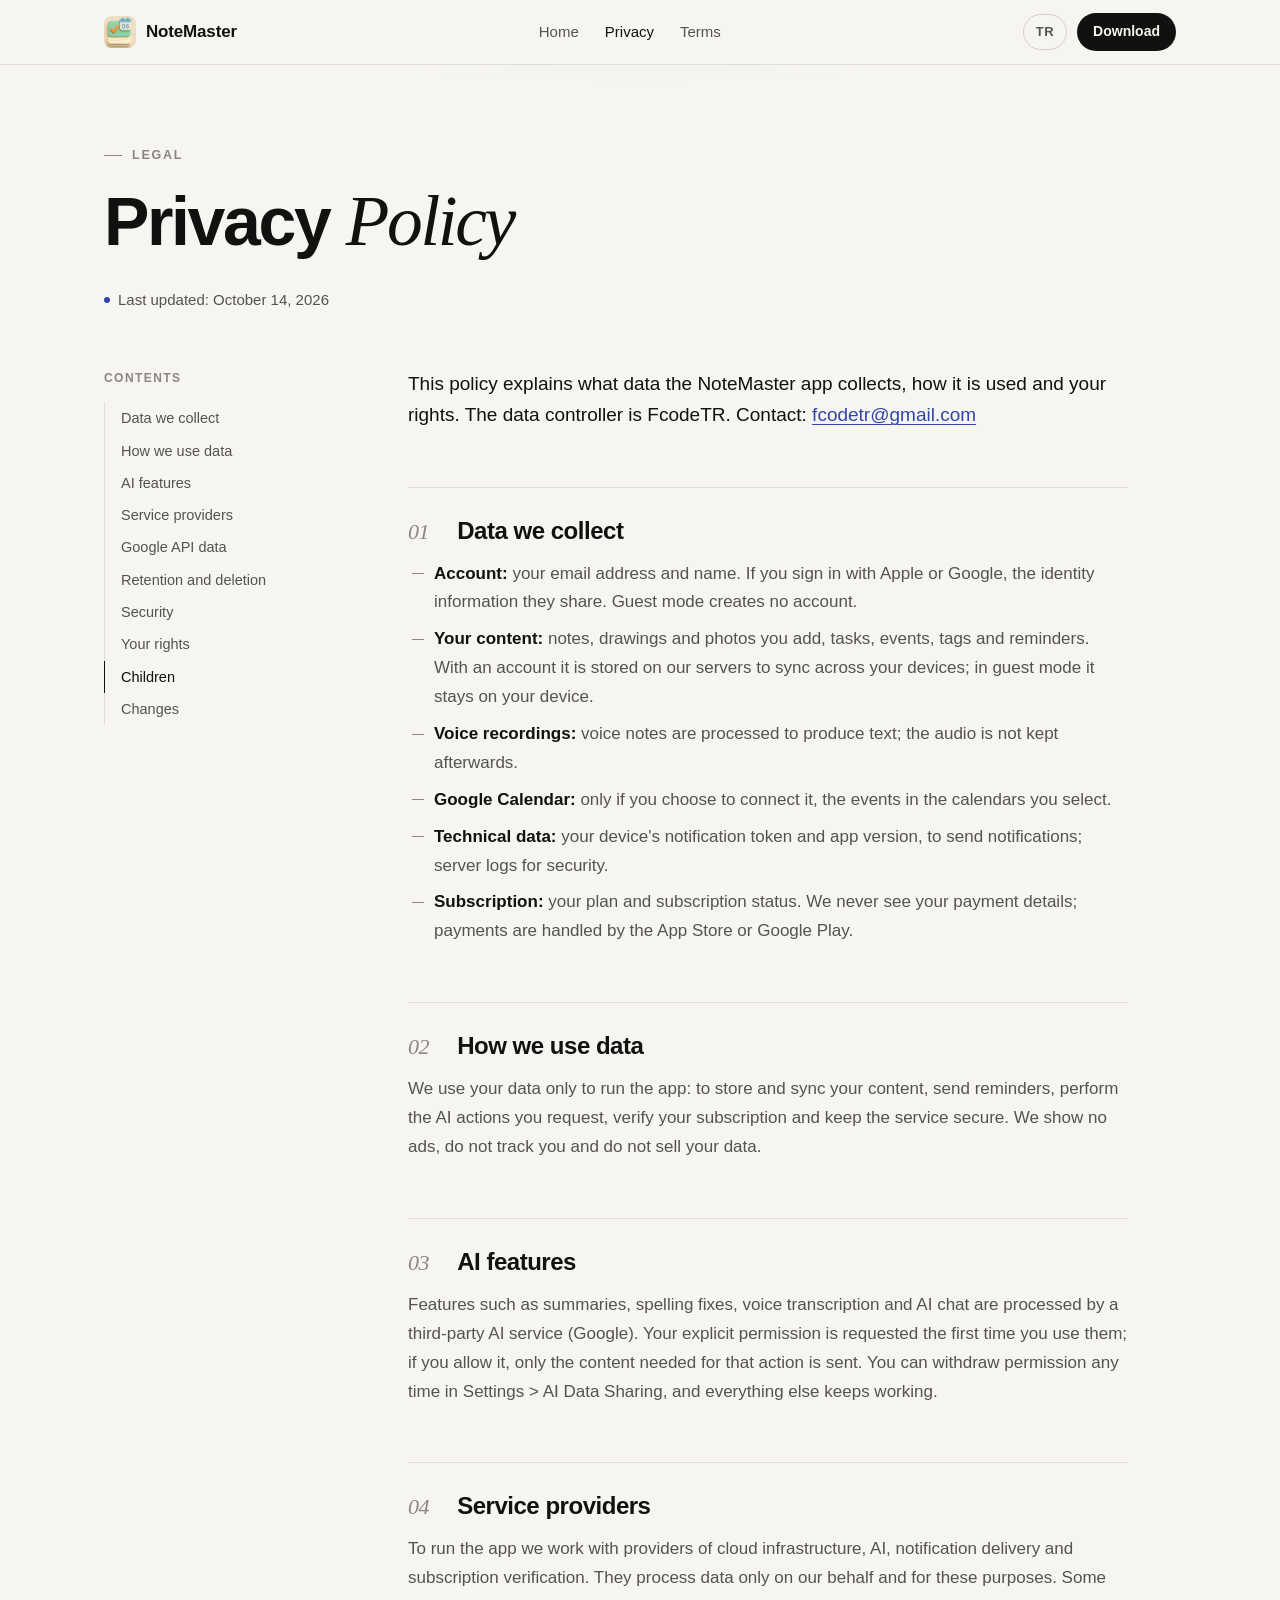
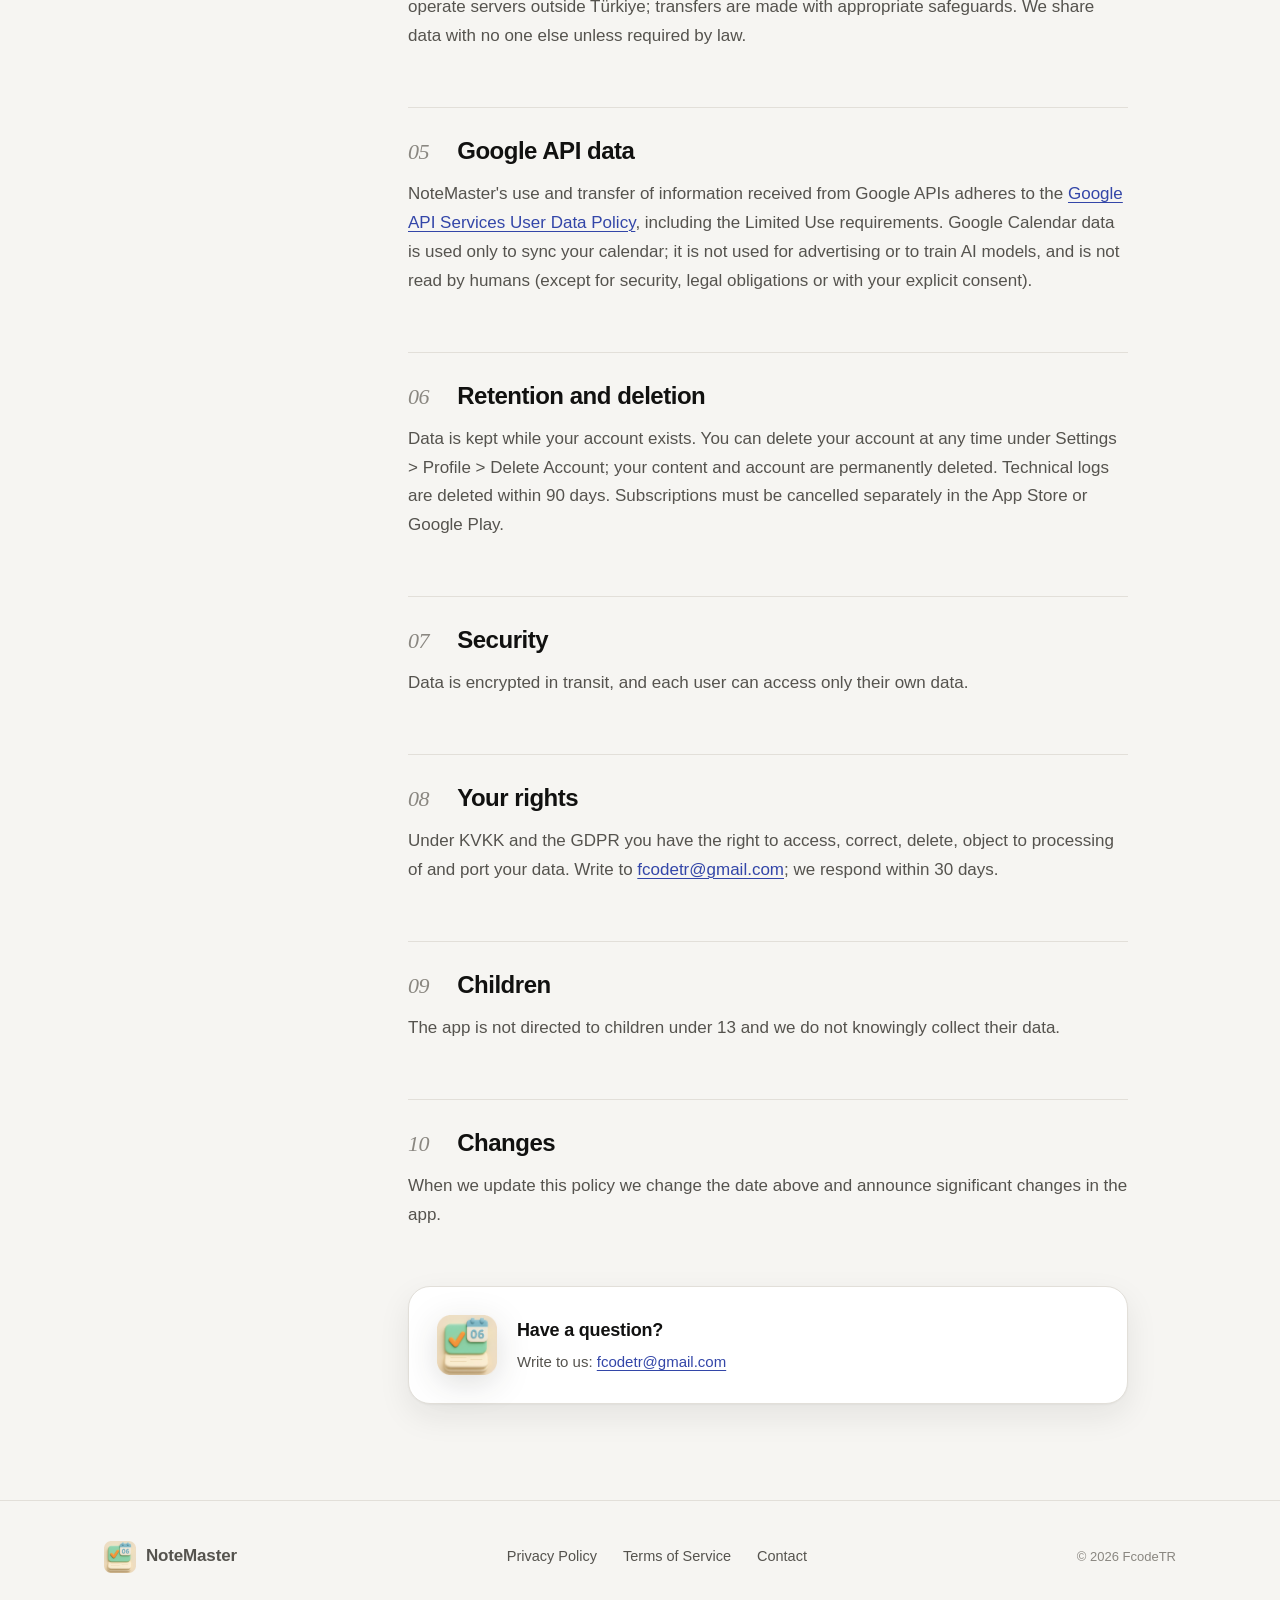
==== commit b7762d6c: "Simplify the privacy policy Shorter sections and no vendor names: service providers are described by" ====
--- a/docs/privacy.html
+++ b/docs/privacy.html
@@ -34,8 +34,8 @@
     <span class="eyebrow rv" data-tr="Yasal" data-en="Legal">Yasal</span>
     <h1 class="rv" style="--d:.08s" data-lang="tr">Gizlilik <em>Politikası</em></h1>
     <h1 class="rv" style="--d:.08s" data-lang="en" hidden>Privacy <em>Policy</em></h1>
-    <p class="updated rv" style="--d:.16s" data-lang="tr">Son güncelleme: 13 Ekim 2026</p>
-    <p class="updated rv" style="--d:.16s" data-lang="en" hidden>Last updated: October 13, 2026</p>
+    <p class="updated rv" style="--d:.16s" data-lang="tr">Son güncelleme: 14 Ekim 2026</p>
+    <p class="updated rv" style="--d:.16s" data-lang="en" hidden>Last updated: October 14, 2026</p>
   </div>
 </div>
 
@@ -52,57 +52,35 @@
     </details>
 
     <section id="tr" data-lang="tr">
-      <p>Bu politika, NoteMaster mobil uygulamasının ("Uygulama") hangi verileri topladığını, neden kullandığını, kimlerle paylaştığını ve haklarınızı açıklar. Uygulamanın geliştiricisi ve veri sorumlusu FcodeTR'dir. Sorularınız için: <a href="mailto:fcodetr@gmail.com">fcodetr@gmail.com</a></p>
+      <p>Bu politika, NoteMaster uygulamasının hangi verileri topladığını, bunları nasıl kullandığını ve haklarınızı açıklar. Veri sorumlusu FcodeTR'dir. Sorularınız için: <a href="mailto:fcodetr@gmail.com">fcodetr@gmail.com</a></p>
 
       <h2>1. Topladığımız veriler</h2>
-      <h3>Hesap bilgileri</h3>
-      <p>Hesap oluşturduğunuzda e-posta adresiniz ve adınız; Apple veya Google ile giriş yaparsanız bu hizmetlerin bize ilettiği kimlik bilgileri (Apple'ın "E-postamı Gizle" adresi dahil). Misafir modunda hesap oluşturulmaz.</p>
-      <h3>Oluşturduğunuz içerik</h3>
-      <p>Notlar, el yazılı notlar ve çizimler (eklediğiniz fotoğraflar dahil), görevler, etkinlikler, etiketler ve hatırlatıcılar. Hesabınız varsa bu içerik cihazlarınız arasında eşitlenmek üzere sunucularımızda saklanır; misafir modunda yalnızca cihazınızda kalır.</p>
-      <h3>Ses kayıtları</h3>
-      <p>Sesli not özelliğini kullandığınızda kaydınız yazıya dökülmek üzere işlenir (bkz. Bölüm 3). Ses kaydı yazıya döküldükten sonra tarafımızca saklanmaz.</p>
-      <h3>Google Takvim verileri</h3>
-      <p>Yalnızca Google Takvim'i bağlamayı seçerseniz: seçtiğiniz takvimlerdeki etkinlikler (başlık, açıklama, tarih, saat, konum, katılımcılar) ve takvim listeniz. Erişim belirteçleri sunucumuzda şifrelenerek saklanır.</p>
-      <h3>Cihaz ve teknik veriler</h3>
-      <p>Bildirim gönderebilmek için cihazınızın anlık bildirim kimliği (push token), cihaz platformu ve uygulama sürümü; güvenlik ve hata ayıklama için sunucu kayıtları (IP adresi, istek zamanı). Yapay zekâ kullanım sayısı plan limitleri için tutulur.</p>
-      <h3>Abonelik bilgileri</h3>
-      <p>Satın aldığınız plan, abonelik durumu ve bitiş tarihi. Ödeme bilgilerinizi biz görmeyiz; ödemeler Apple App Store veya Google Play tarafından işlenir.</p>
+      <ul>
+        <li><strong>Hesap bilgileri:</strong> e-posta adresiniz ve adınız. Apple veya Google ile giriş yaparsanız bu hizmetlerin paylaştığı kimlik bilgileri. Misafir modunda hesap oluşturulmaz.</li>
+        <li><strong>İçeriğiniz:</strong> notlar, çizimler ve eklediğiniz fotoğraflar, görevler, etkinlikler, etiketler ve hatırlatıcılar. Hesabınız varsa cihazlarınız arasında eşitlenmek için sunucularımızda saklanır; misafir modunda yalnızca cihazınızda kalır.</li>
+        <li><strong>Ses kayıtları:</strong> sesli notlar yazıya dökülmek için işlenir; ses kaydı daha sonra saklanmaz.</li>
+        <li><strong>Google Takvim:</strong> yalnızca bağlamayı seçerseniz, seçtiğiniz takvimlerdeki etkinlikler.</li>
+        <li><strong>Teknik veriler:</strong> bildirim gönderebilmek için cihazınızın bildirim kimliği ve uygulama sürümü; güvenlik için sunucu kayıtları.</li>
+        <li><strong>Abonelik:</strong> planınız ve abonelik durumunuz. Ödeme bilgilerinizi görmeyiz; ödemeleri App Store veya Google Play işler.</li>
+      </ul>
 
-      <h2>2. Verileri neden kullanıyoruz</h2>
-      <ul>
-        <li>Uygulamayı sunmak: içeriğinizi saklamak, cihazlarınız arasında eşitlemek, hatırlatıcı göndermek.</li>
-        <li>İstediğiniz yapay zekâ işlemlerini yapmak (Bölüm 3).</li>
-        <li>Google Takvim eşitlemesi (yalnızca bağladıysanız).</li>
-        <li>Aboneliğinizi doğrulamak ve plan özelliklerini açmak.</li>
-        <li>Güvenlik, kötüye kullanımı önleme ve hata giderme.</li>
-      </ul>
-      <p>Verilerinizi reklam, profil oluşturma veya satış amacıyla kullanmayız ve üçüncü taraflara satmayız. Uygulamada reklam ve kullanıcı takibi (tracking) yoktur.</p>
+      <h2>2. Verileri nasıl kullanıyoruz</h2>
+      <p>Verilerinizi yalnızca uygulamayı çalıştırmak için kullanırız: içeriğinizi saklamak ve eşitlemek, hatırlatıcı göndermek, istediğiniz yapay zekâ işlemlerini yapmak, aboneliğinizi doğrulamak ve hizmeti güvende tutmak. Reklam göstermeyiz, sizi takip etmeyiz ve verilerinizi satmayız.</p>
 
-      <h2>3. Yapay zekâ özellikleri (Google Gemini)</h2>
-      <p>Yapay zekâ özellikleri (özetleme, yazım düzeltme, başlık ve etiket önerme, sesli notu yazıya dökme, AI sohbet) Google'ın Gemini API hizmetiyle çalışır. Bu özellikleri ilk kullanımınızda açık izniniz istenir. İzin verirseniz yalnızca o işlem için gereken içerik (ilgili notun başlığı ve metni, sesli notun ses kaydı veya sohbete yazdıklarınız) sunucumuz üzerinden Google'a gönderilir. İzni istediğiniz zaman Uygulamada Ayarlar &gt; Yapay Zekâ Veri Paylaşımı bölümünden geri alabilirsiniz; izin vermezseniz yapay zekâ özellikleri kapalı kalır, diğer özellikler çalışmaya devam eder. Google'ın verileri işlemesi <a href="https://ai.google.dev/gemini-api/terms">Gemini API Koşulları</a>'na tabidir.</p>
+      <h2>3. Yapay zekâ özellikleri</h2>
+      <p>Özetleme, yazım düzeltme, sesli notu yazıya dökme ve yapay zekâ sohbeti gibi özellikler, üçüncü taraf bir yapay zekâ hizmeti (Google) tarafından işlenir. Bu özellikleri ilk kullandığınızda açık izniniz istenir; izin verirseniz yalnızca o işlem için gereken içerik gönderilir. İzninizi Ayarlar &gt; Yapay Zekâ Veri Paylaşımı bölümünden istediğiniz zaman geri alabilirsiniz; bu durumda diğer özellikler çalışmaya devam eder.</p>
 
-      <h2>4. Verileri paylaştığımız hizmet sağlayıcılar</h2>
-      <div class="table-wrap">
-      <table>
-        <tr><th>Sağlayıcı</th><th>Amaç</th><th>Veri</th></tr>
-        <tr><td>Supabase</td><td>Veritabanı, kimlik doğrulama, sunucu fonksiyonları</td><td>Hesap bilgileri, içerik, teknik kayıtlar</td></tr>
-        <tr><td>Google (Gemini API)</td><td>Yapay zekâ işlemleri (izninizle)</td><td>İşlenecek içerik ve ses kayıtları</td></tr>
-        <tr><td>Google (Calendar API)</td><td>Takvim eşitlemesi (bağlarsanız)</td><td>Takvim etkinlikleri</td></tr>
-        <tr><td>Apple, Google</td><td>Giriş, ödemeler, bildirim iletimi</td><td>Kimlik, satın alma, push token</td></tr>
-        <tr><td>Expo (650 Industries)</td><td>Bildirim iletimi ve uygulama güncellemeleri</td><td>Push token, cihaz/uygulama sürümü</td></tr>
-        <tr><td>Qonversion</td><td>Abonelik doğrulama</td><td>Kullanıcı kimliği, satın alma durumu</td></tr>
-      </table>
-      </div>
-      <p>Bu sağlayıcılar verileri yalnızca bizim adımıza ve belirtilen amaç için işler. Bazı sağlayıcıların sunucuları Türkiye dışında (AB ve ABD) bulunur; aktarımlar ilgili mevzuata uygun güvencelerle yapılır. Yasal bir zorunluluk olmadıkça verilerinizi başka kimseyle paylaşmayız.</p>
+      <h2>4. Hizmet sağlayıcılar</h2>
+      <p>Uygulamayı çalıştırmak için bulut altyapısı, yapay zekâ, bildirim iletimi ve abonelik doğrulama hizmeti veren sağlayıcılarla çalışırız. Bu sağlayıcılar verileri yalnızca bizim adımıza ve bu amaçlar için işler. Bazılarının sunucuları Türkiye dışındadır; aktarımlar uygun güvencelerle yapılır. Yasal bir zorunluluk olmadıkça verilerinizi başka kimseyle paylaşmayız.</p>
 
       <h2>5. Google API verileri</h2>
-      <p>NoteMaster'ın Google API'lerinden aldığı bilgileri kullanması ve başka uygulamalara aktarması, Sınırlı Kullanım (Limited Use) gereklilikleri dahil olmak üzere <a href="https://developers.google.com/terms/api-services-user-data-policy">Google API Services User Data Policy</a>'ye uygundur. Google Takvim verileri yalnızca takviminizi Uygulama ile eşitlemek için kullanılır; reklam için kullanılmaz, yapay zekâ modellerinin eğitiminde kullanılmaz ve insanlar tarafından okunmaz (güvenlik, yasal zorunluluk veya sizin açık izniniz hariç).</p>
+      <p>NoteMaster'ın Google API'lerinden aldığı bilgileri kullanması ve başka uygulamalara aktarması, Sınırlı Kullanım (Limited Use) gereklilikleri dahil olmak üzere <a href="https://developers.google.com/terms/api-services-user-data-policy">Google API Services User Data Policy</a>'ye uygundur. Google Takvim verileri yalnızca takviminizi eşitlemek için kullanılır; reklam veya yapay zekâ eğitimi için kullanılmaz ve insanlar tarafından okunmaz (güvenlik, yasal zorunluluk veya sizin açık izniniz hariç).</p>
 
       <h2>6. Saklama ve silme</h2>
-      <p>Verileriniz hesabınız açık olduğu sürece saklanır. Hesabınızı Uygulamada Ayarlar &gt; Profil &gt; Hesabı Sil bölümünden istediğiniz an silebilirsiniz; bu işlem içeriğinizi, takvim bağlantınızı, bildirim kayıtlarınızı ve hesabınızı kalıcı olarak siler, Apple ve Google erişim izinlerini de iptal eder. Teknik kayıtlar en fazla 90 gün içinde silinir. Aboneliğinizi App Store veya Google Play ayarlarından ayrıca iptal etmeniz gerekir.</p>
+      <p>Verileriniz hesabınız açık olduğu sürece saklanır. Hesabınızı Ayarlar &gt; Profil &gt; Hesabı Sil bölümünden istediğiniz an silebilirsiniz; içeriğiniz ve hesabınız kalıcı olarak silinir. Teknik kayıtlar en fazla 90 gün içinde silinir. Aboneliğinizi App Store veya Google Play'den ayrıca iptal etmeniz gerekir.</p>
 
       <h2>7. Güvenlik</h2>
-      <p>Veriler aktarım sırasında şifrelenir (HTTPS). Sunucu erişimi satır düzeyinde güvenlik kurallarıyla yalnızca hesap sahibine açıktır; takvim erişim belirteçleri şifrelenmiş olarak saklanır.</p>
+      <p>Veriler aktarım sırasında şifrelenir ve her kullanıcı yalnızca kendi verilerine erişebilir.</p>
 
       <h2>8. Haklarınız</h2>
       <p>KVKK ve GDPR kapsamında verilerinize erişme, düzeltme, silme, işlemeye itiraz etme ve verilerinizi taşıma haklarına sahipsiniz. Talepleriniz için <a href="mailto:fcodetr@gmail.com">fcodetr@gmail.com</a> adresine yazabilirsiniz; en geç 30 gün içinde yanıt veririz.</p>
@@ -111,70 +89,48 @@
       <p>Uygulama 13 yaşından küçük çocuklara yönelik değildir ve bilerek bu yaştaki çocuklardan veri toplamayız.</p>
 
       <h2>10. Değişiklikler</h2>
-      <p>Bu politikayı güncellediğimizde yukarıdaki tarihi değiştiririz; önemli değişiklikleri Uygulama içinde bildiririz.</p>
+      <p>Bu politikayı güncellediğimizde yukarıdaki tarihi değiştiririz; önemli değişiklikleri uygulama içinde bildiririz.</p>
     </section>
 
     <section id="en" data-lang="en" hidden>
-      <p>This policy explains what data the NoteMaster mobile app ("App") collects, why, who it is shared with and your rights. The developer and data controller is FcodeTR. Contact: <a href="mailto:fcodetr@gmail.com">fcodetr@gmail.com</a></p>
+      <p>This policy explains what data the NoteMaster app collects, how it is used and your rights. The data controller is FcodeTR. Contact: <a href="mailto:fcodetr@gmail.com">fcodetr@gmail.com</a></p>
 
       <h2>1. Data we collect</h2>
-      <h3>Account</h3>
-      <p>Your email address and name when you create an account; if you sign in with Apple or Google, the identity information those services provide (including Apple's "Hide My Email" address). Guest mode creates no account.</p>
-      <h3>Your content</h3>
-      <p>Notes, handwritten notes and drawings (including photos you add), tasks, events, tags and reminders. With an account, this content is stored on our servers to sync across your devices; in guest mode it stays on your device.</p>
-      <h3>Voice recordings</h3>
-      <p>When you use voice notes, the recording is processed to produce text (see Section 3). We do not keep the audio after it has been transcribed.</p>
-      <h3>Google Calendar data</h3>
-      <p>Only if you choose to connect Google Calendar: events in the calendars you select (title, description, date, time, location, attendees) and your calendar list. Access tokens are stored encrypted on our server.</p>
-      <h3>Device and technical data</h3>
-      <p>Your device's push notification token, platform and app version, to send notifications; server logs (IP address, request time) for security and troubleshooting. An AI usage count is kept for plan limits.</p>
-      <h3>Subscription</h3>
-      <p>Your plan, subscription status and expiry date. We never see your payment details; payments are processed by the Apple App Store or Google Play.</p>
+      <ul>
+        <li><strong>Account:</strong> your email address and name. If you sign in with Apple or Google, the identity information they share. Guest mode creates no account.</li>
+        <li><strong>Your content:</strong> notes, drawings and photos you add, tasks, events, tags and reminders. With an account it is stored on our servers to sync across your devices; in guest mode it stays on your device.</li>
+        <li><strong>Voice recordings:</strong> voice notes are processed to produce text; the audio is not kept afterwards.</li>
+        <li><strong>Google Calendar:</strong> only if you choose to connect it, the events in the calendars you select.</li>
+        <li><strong>Technical data:</strong> your device's notification token and app version, to send notifications; server logs for security.</li>
+        <li><strong>Subscription:</strong> your plan and subscription status. We never see your payment details; payments are handled by the App Store or Google Play.</li>
+      </ul>
 
       <h2>2. How we use data</h2>
-      <ul>
-        <li>To provide the App: store and sync your content, send reminders.</li>
-        <li>To perform the AI actions you request (Section 3).</li>
-        <li>Google Calendar sync (only if connected).</li>
-        <li>To verify your subscription and unlock plan features.</li>
-        <li>Security, abuse prevention and troubleshooting.</li>
-      </ul>
-      <p>We do not use your data for advertising or profiling and we do not sell it. The App contains no ads and no tracking.</p>
+      <p>We use your data only to run the app: to store and sync your content, send reminders, perform the AI actions you request, verify your subscription and keep the service secure. We show no ads, do not track you and do not sell your data.</p>
 
-      <h2>3. AI features (Google Gemini)</h2>
-      <p>AI features (summaries, spelling fixes, title and tag suggestions, voice transcription, AI chat) are powered by Google's Gemini API. Your explicit permission is requested the first time you use them. If you allow it, only the content needed for that action (the title and text of the note, the audio of the voice note, or what you type in the chat) is sent to Google through our server. You can withdraw permission any time in Settings &gt; AI Data Sharing; without it AI features stay off and everything else keeps working. Google's processing is governed by the <a href="https://ai.google.dev/gemini-api/terms">Gemini API Terms</a>.</p>
+      <h2>3. AI features</h2>
+      <p>Features such as summaries, spelling fixes, voice transcription and AI chat are processed by a third-party AI service (Google). Your explicit permission is requested the first time you use them; if you allow it, only the content needed for that action is sent. You can withdraw permission any time in Settings &gt; AI Data Sharing, and everything else keeps working.</p>
 
       <h2>4. Service providers</h2>
-      <div class="table-wrap">
-      <table>
-        <tr><th>Provider</th><th>Purpose</th><th>Data</th></tr>
-        <tr><td>Supabase</td><td>Database, authentication, server functions</td><td>Account, content, technical logs</td></tr>
-        <tr><td>Google (Gemini API)</td><td>AI actions (with your permission)</td><td>Content to process, voice recordings</td></tr>
-        <tr><td>Google (Calendar API)</td><td>Calendar sync (if connected)</td><td>Calendar events</td></tr>
-        <tr><td>Apple, Google</td><td>Sign-in, payments, notification delivery</td><td>Identity, purchases, push token</td></tr>
-        <tr><td>Expo (650 Industries)</td><td>Notification delivery and app updates</td><td>Push token, device/app version</td></tr>
-        <tr><td>Qonversion</td><td>Subscription verification</td><td>User id, purchase status</td></tr>
-      </table>
-      </div>
-      <p>These providers process data only on our behalf and for the stated purpose. Some of them operate servers outside Türkiye (EU and US); transfers are made with appropriate safeguards. We share data with no one else unless required by law.</p>
+      <p>To run the app we work with providers of cloud infrastructure, AI, notification delivery and subscription verification. They process data only on our behalf and for these purposes. Some operate servers outside Türkiye; transfers are made with appropriate safeguards. We share data with no one else unless required by law.</p>
 
       <h2>5. Google API data</h2>
-      <p>NoteMaster's use and transfer of information received from Google APIs adheres to the <a href="https://developers.google.com/terms/api-services-user-data-policy">Google API Services User Data Policy</a>, including the Limited Use requirements. Google Calendar data is used only to sync your calendar with the App; it is not used for advertising, not used to train AI models, and not read by humans (except for security, legal obligations or with your explicit consent).</p>
+      <p>NoteMaster's use and transfer of information received from Google APIs adheres to the <a href="https://developers.google.com/terms/api-services-user-data-policy">Google API Services User Data Policy</a>, including the Limited Use requirements. Google Calendar data is used only to sync your calendar; it is not used for advertising or to train AI models, and is not read by humans (except for security, legal obligations or with your explicit consent).</p>
 
       <h2>6. Retention and deletion</h2>
-      <p>Data is kept while your account exists. You can delete your account at any time in the App under Settings &gt; Profile &gt; Delete Account; this permanently deletes your content, calendar connection, notification registrations and account, and revokes Apple and Google access. Technical logs are deleted within 90 days. Subscriptions must be cancelled separately in App Store or Google Play settings.</p>
+      <p>Data is kept while your account exists. You can delete your account at any time under Settings &gt; Profile &gt; Delete Account; your content and account are permanently deleted. Technical logs are deleted within 90 days. Subscriptions must be cancelled separately in the App Store or Google Play.</p>
 
       <h2>7. Security</h2>
-      <p>Data is encrypted in transit (HTTPS). Server access is restricted to the account owner by row-level security rules; calendar access tokens are stored encrypted.</p>
+      <p>Data is encrypted in transit, and each user can access only their own data.</p>
 
       <h2>8. Your rights</h2>
       <p>Under KVKK and the GDPR you have the right to access, correct, delete, object to processing of and port your data. Write to <a href="mailto:fcodetr@gmail.com">fcodetr@gmail.com</a>; we respond within 30 days.</p>
 
       <h2>9. Children</h2>
-      <p>The App is not directed to children under 13 and we do not knowingly collect their data.</p>
+      <p>The app is not directed to children under 13 and we do not knowingly collect their data.</p>
 
       <h2>10. Changes</h2>
-      <p>When we update this policy we change the date above and announce significant changes in the App.</p>
+      <p>When we update this policy we change the date above and announce significant changes in the app.</p>
     </section>
 
     <div class="contact-card">
--- a/docs/assets/legal.css
+++ b/docs/assets/legal.css
@@ -34,7 +34,7 @@
 *, *::before, *::after { box-sizing: border-box; }
 html { -webkit-text-size-adjust: 100%; scroll-behavior: smooth; scroll-padding-top: 96px; }
 body {
-  margin: 0; background: var(--bg); color: var(--text);
+  margin: 0; background: var(--bg); color: var(--text); overflow-x: clip;
   font-family: var(--sans); font-size: 17px; line-height: 1.7;
   -webkit-font-smoothing: antialiased; text-rendering: optimizeLegibility;
 }
@@ -100,7 +100,7 @@
 .toc-mobile { display: none; }
 
 /* article */
-.doc { max-width: 720px; }
+.doc { max-width: 720px; min-width: 0; overflow-wrap: break-word; }
 .doc > section > p:first-child, .doc .intro {
   font-size: 19px; line-height: 1.65; color: var(--text); margin-top: 0;
 }
@@ -147,7 +147,9 @@
 .rv.in { opacity: 1; transform: none; }
 
 @media (max-width: 900px) {
-  .layout { grid-template-columns: 1fr; gap: 0; }
+  /* minmax(0, …): a plain 1fr column would grow to the provider table's
+     min-width and make the whole page scroll sideways. */
+  .layout { grid-template-columns: minmax(0, 1fr); gap: 0; }
   .toc { display: none; }
   .toc-mobile {
     display: block; margin: 0 0 32px; border: 1px solid var(--line); border-radius: 16px; background: var(--surface);
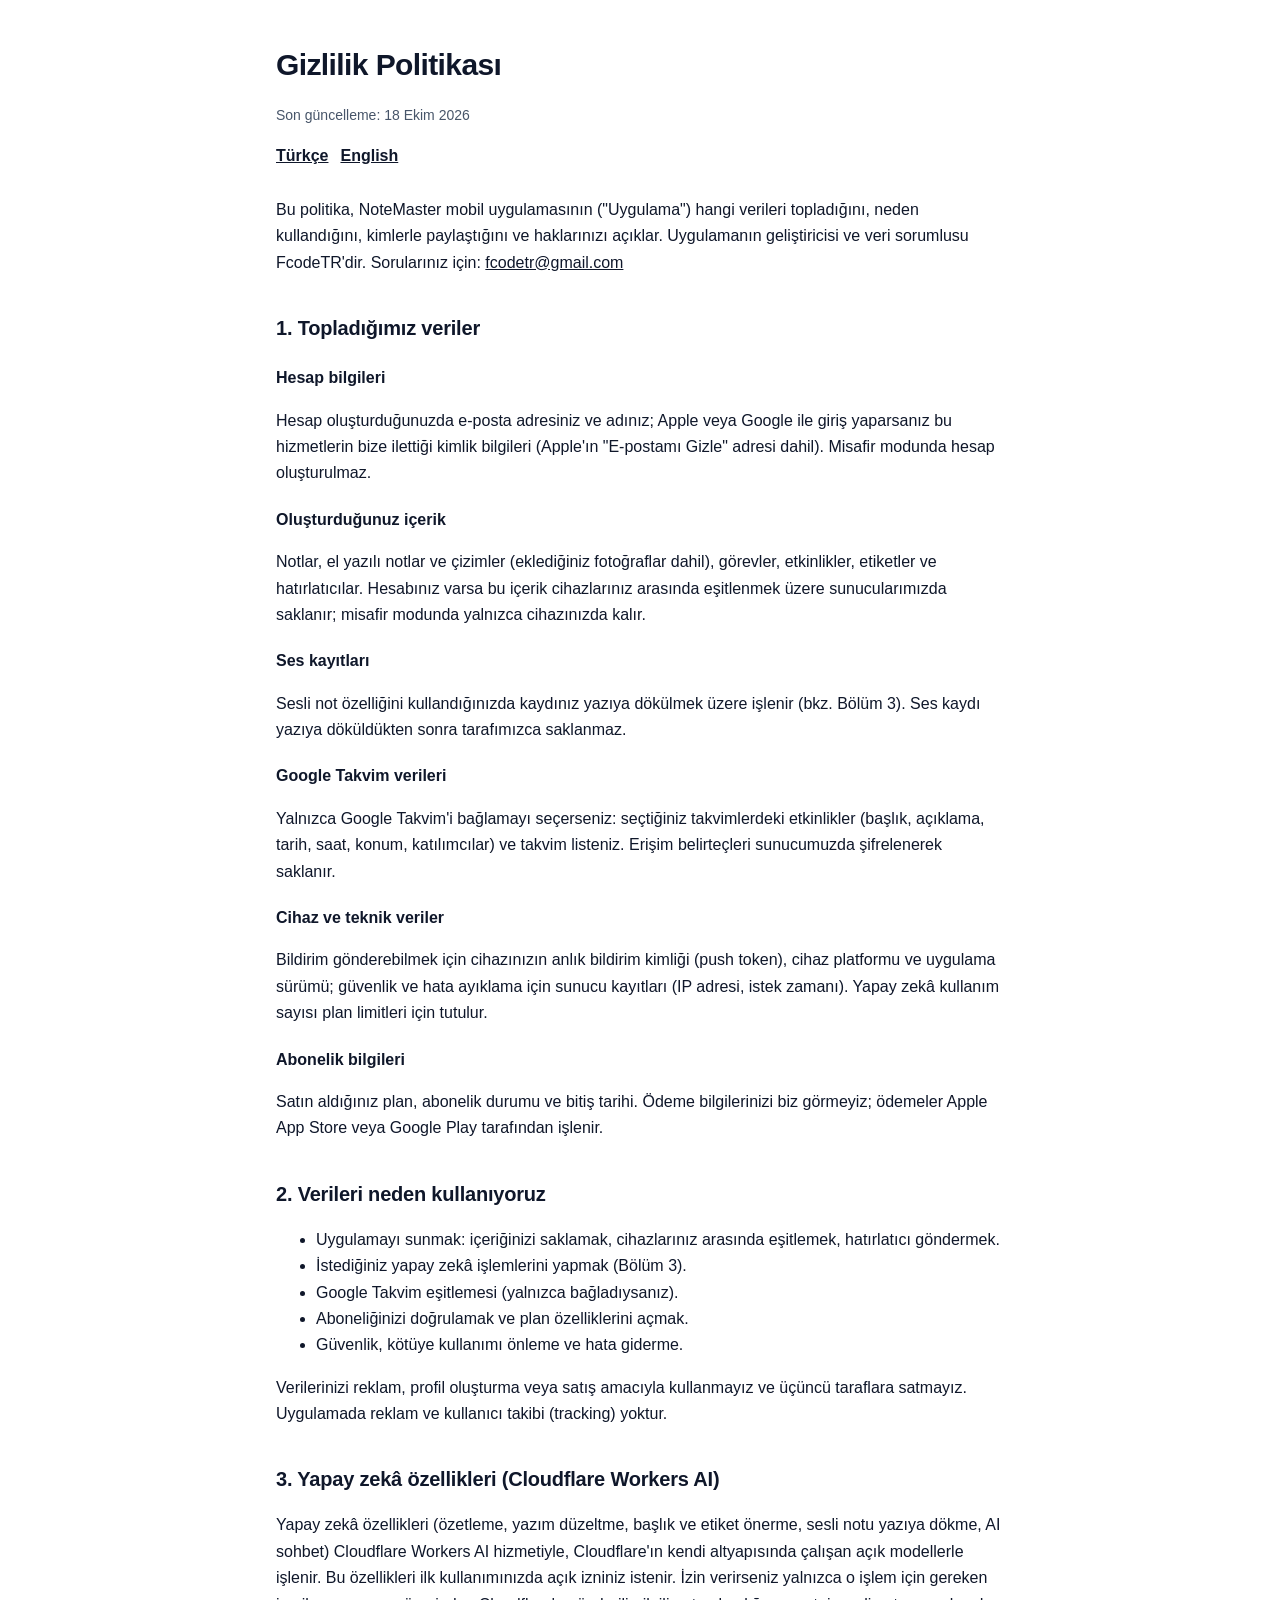
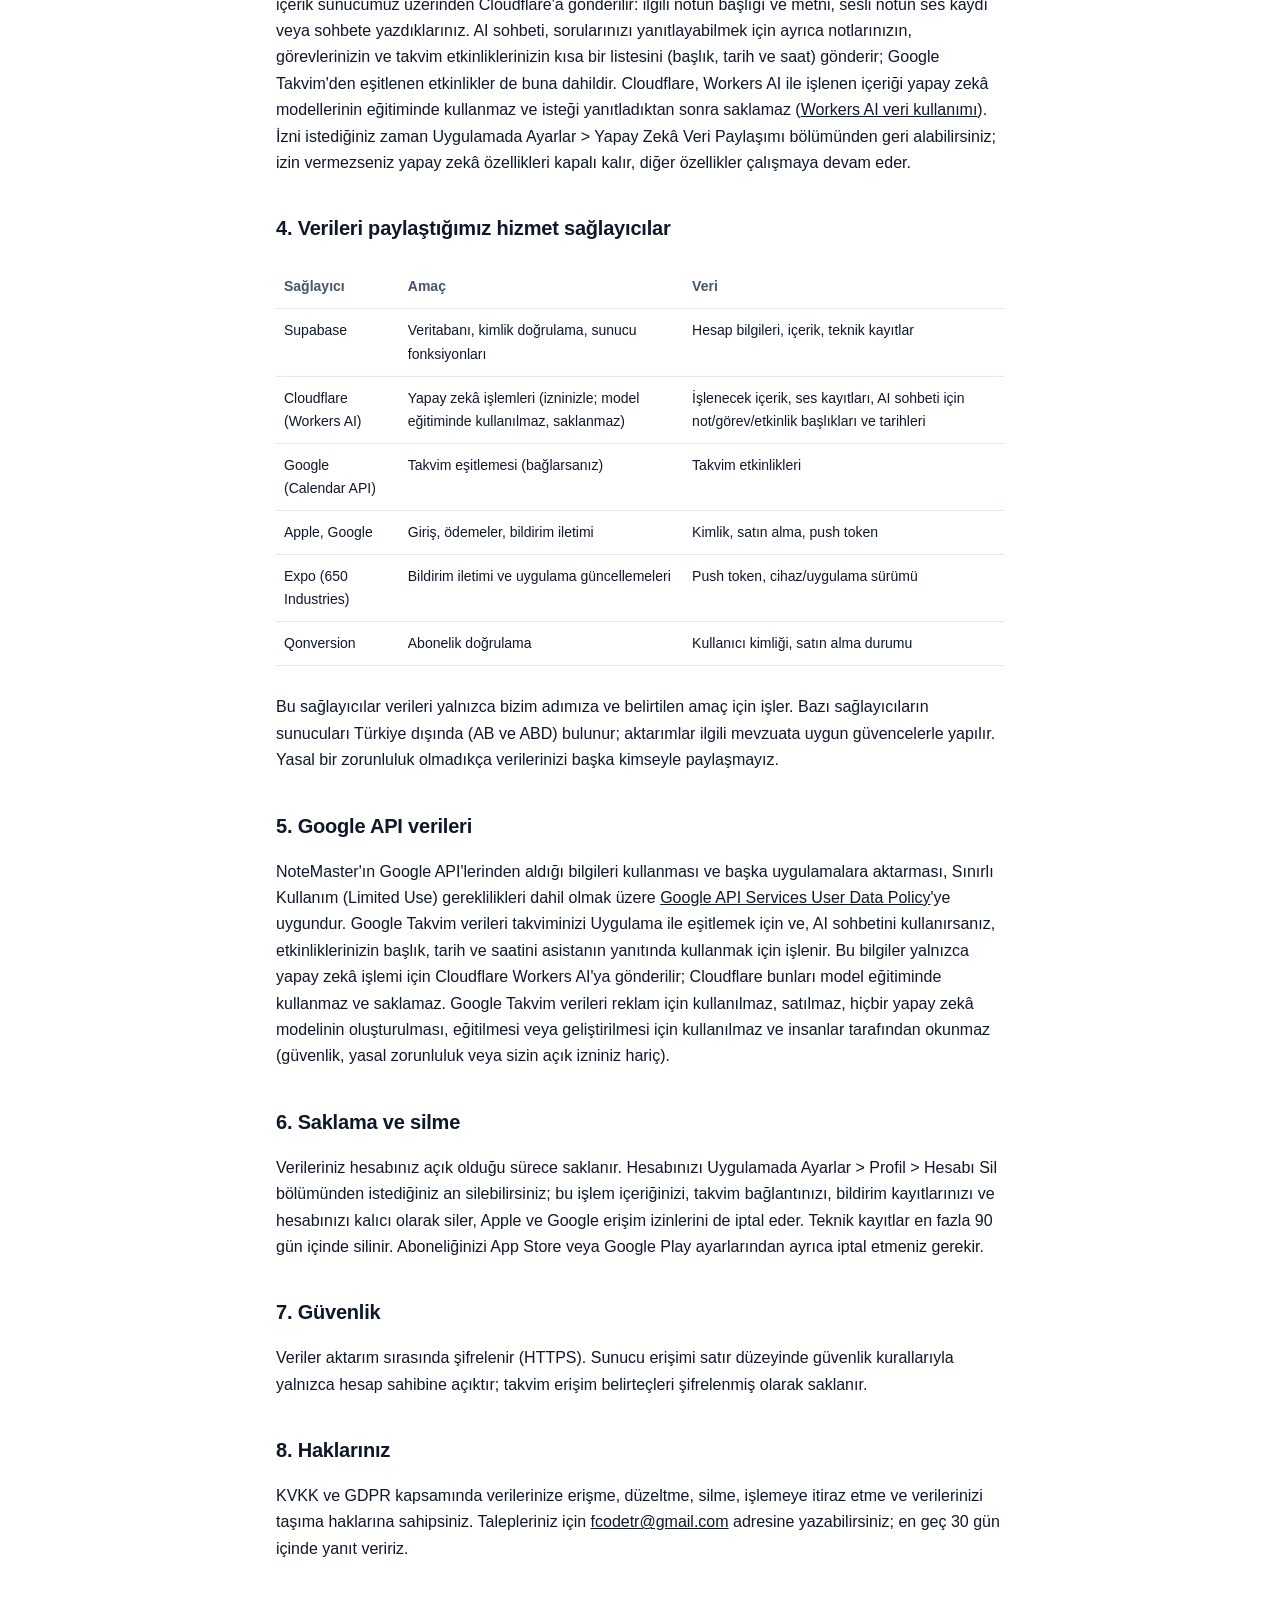
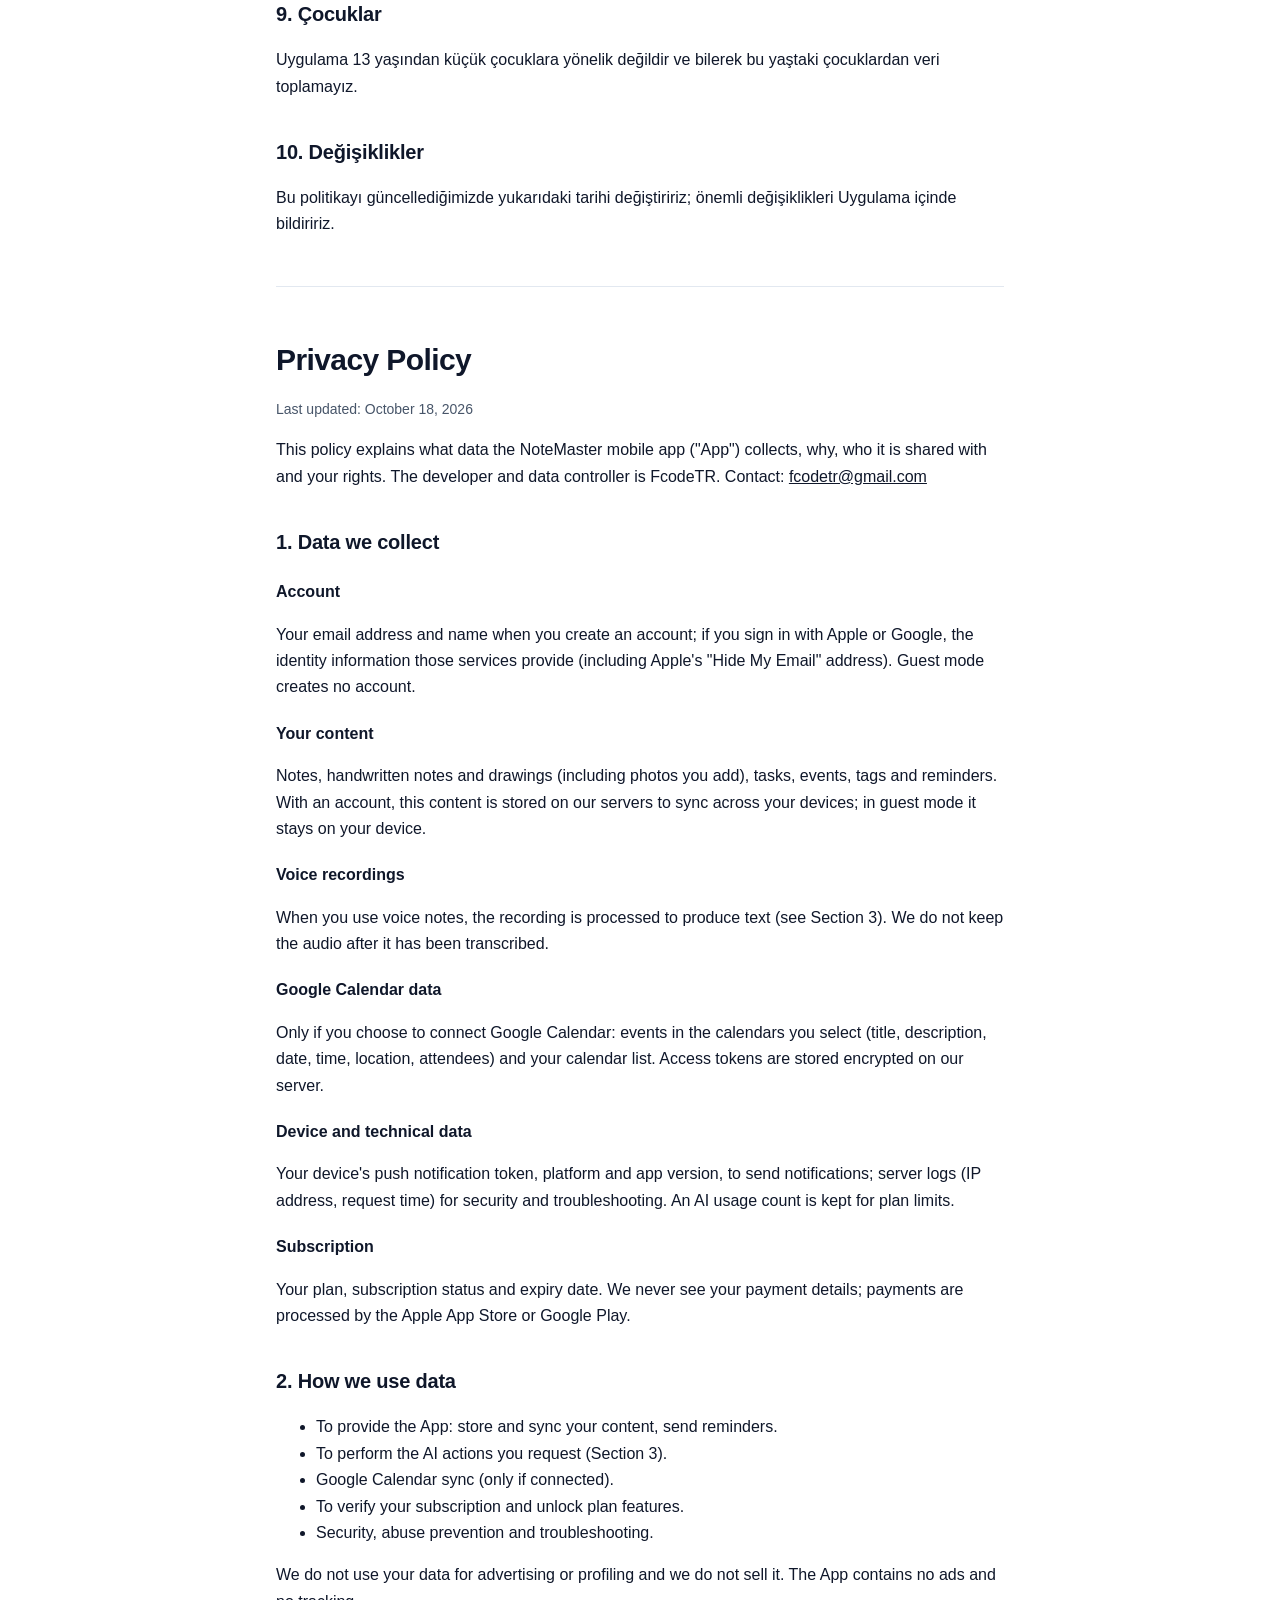
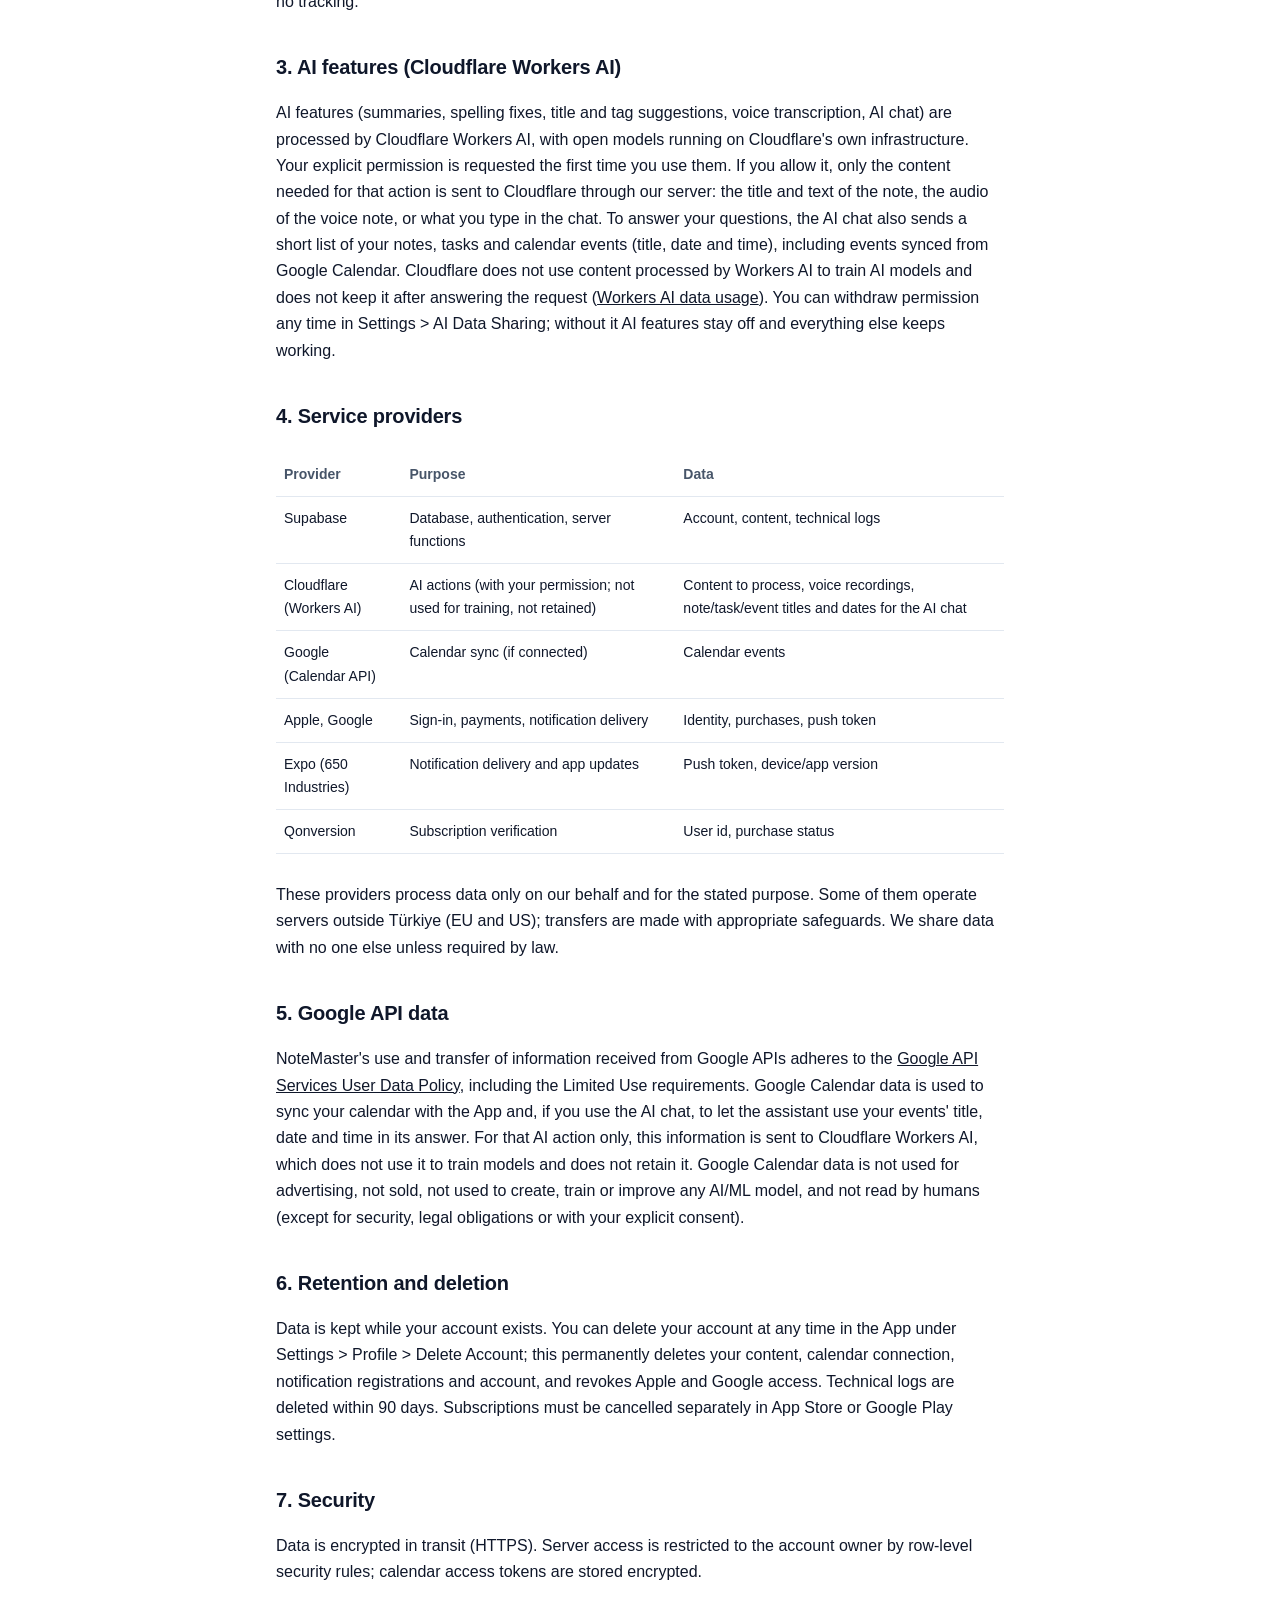
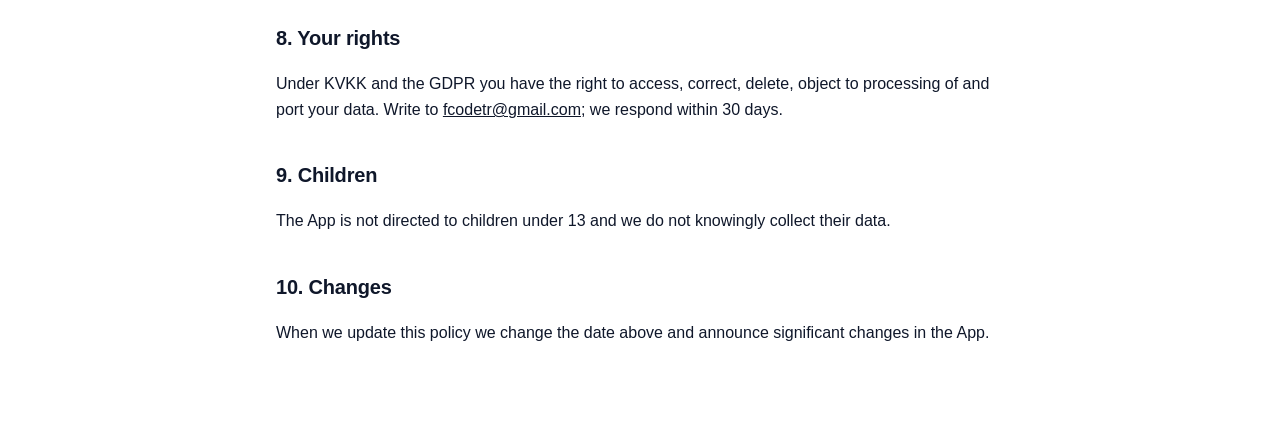
==== commit 4a61f88e: "Revise privacy policy and enhance styling Updated the privacy policy document with new sections, imp" ====
--- a/docs/privacy.html
+++ b/docs/privacy.html
@@ -1,160 +1,172 @@
 <!DOCTYPE html>
-<html lang="tr" data-title-tr="Gizlilik Politikası — NoteMaster" data-title-en="Privacy Policy — NoteMaster">
+<html lang="tr">
 <head>
-<meta charset="UTF-8">
-<meta name="viewport" content="width=device-width, initial-scale=1, viewport-fit=cover">
-<title>Gizlilik Politikası — NoteMaster</title>
-<meta name="description" content="NoteMaster gizlilik politikası: hangi verileri topladığımız, neden kullandığımız, kimlerle paylaştığımız ve haklarınız.">
-<meta name="theme-color" content="#F6F5F2" media="(prefers-color-scheme: light)">
-<meta name="theme-color" content="#0A0A0B" media="(prefers-color-scheme: dark)">
-<link rel="icon" type="image/png" sizes="64x64" href="assets/favicon-64.png">
-<link rel="apple-touch-icon" href="assets/apple-touch-icon.png">
-<link rel="stylesheet" href="assets/legal.css">
+  <meta charset="UTF-8">
+  <meta name="viewport" content="width=device-width, initial-scale=1.0">
+  <title>Privacy Policy - NoteMaster</title>
+  <style>
+    :root { --bg: #FFFFFF; --text: #0F172A; --muted: #475569; --line: #E2E8F0; --accent: #0F172A; }
+    @media (prefers-color-scheme: dark) {
+      :root { --bg: #0B0D12; --text: #F1F5F9; --muted: #94A3B8; --line: #1E293B; --accent: #F1F5F9; }
+    }
+    * { box-sizing: border-box; }
+    body {
+      margin: 0; background: var(--bg); color: var(--text);
+      font-family: -apple-system, BlinkMacSystemFont, "Segoe UI", Roboto, sans-serif;
+      line-height: 1.65; font-size: 16px;
+    }
+    main { max-width: 760px; margin: 0 auto; padding: 40px 16px 64px; }
+    h1 { font-size: 30px; letter-spacing: -0.02em; margin: 0 0 4px; }
+    h2 { font-size: 20px; margin: 36px 0 8px; letter-spacing: -0.01em; }
+    h3 { font-size: 16px; margin: 20px 0 6px; }
+    p, li { color: var(--text); }
+    .muted { color: var(--muted); font-size: 14px; }
+    nav { display: flex; gap: 12px; margin: 16px 0 28px; }
+    nav a { color: var(--accent); font-weight: 600; }
+    table { width: 100%; border-collapse: collapse; margin: 12px 0; font-size: 14px; }
+    th, td { text-align: left; padding: 10px 8px; border-bottom: 1px solid var(--line); vertical-align: top; }
+    th { color: var(--muted); font-weight: 600; }
+    hr { border: 0; border-top: 1px solid var(--line); margin: 48px 0; }
+    a { color: var(--accent); }
+    .table-wrap { overflow-x: auto; }
+  </style>
 </head>
 <body>
-<div class="progress" aria-hidden="true"></div>
+<main>
+  <h1>Gizlilik Politikası</h1>
+  <p class="muted">Son güncelleme: 18 Ekim 2026</p>
+  <nav><a href="#tr">Türkçe</a><a href="#en">English</a></nav>
 
-<header class="nav">
-  <div class="wrap">
-    <a class="brand" href="index.html"><img class="mark" src="assets/icon-128.png" alt="" width="32" height="32">NoteMaster</a>
-    <nav class="nav-links" aria-label="Main">
-      <a href="index.html" data-tr="Ana sayfa" data-en="Home">Ana sayfa</a>
-      <a href="privacy.html" aria-current="page" data-tr="Gizlilik" data-en="Privacy">Gizlilik</a>
-      <a href="terms.html" data-tr="Kullanım Koşulları" data-en="Terms">Kullanım Koşulları</a>
-    </nav>
-    <div class="nav-right">
-      <button class="lang" id="lang" type="button" aria-label="Language">EN</button>
-      <a class="btn-sm" href="index.html#download" data-tr="İndir" data-en="Download">İndir</a>
+  <section id="tr">
+    <p>Bu politika, NoteMaster mobil uygulamasının ("Uygulama") hangi verileri topladığını, neden kullandığını, kimlerle paylaştığını ve haklarınızı açıklar. Uygulamanın geliştiricisi ve veri sorumlusu FcodeTR'dir. Sorularınız için: <a href="mailto:fcodetr@gmail.com">fcodetr@gmail.com</a></p>
+
+    <h2>1. Topladığımız veriler</h2>
+    <h3>Hesap bilgileri</h3>
+    <p>Hesap oluşturduğunuzda e-posta adresiniz ve adınız; Apple veya Google ile giriş yaparsanız bu hizmetlerin bize ilettiği kimlik bilgileri (Apple'ın "E-postamı Gizle" adresi dahil). Misafir modunda hesap oluşturulmaz.</p>
+    <h3>Oluşturduğunuz içerik</h3>
+    <p>Notlar, el yazılı notlar ve çizimler (eklediğiniz fotoğraflar dahil), görevler, etkinlikler, etiketler ve hatırlatıcılar. Hesabınız varsa bu içerik cihazlarınız arasında eşitlenmek üzere sunucularımızda saklanır; misafir modunda yalnızca cihazınızda kalır.</p>
+    <h3>Ses kayıtları</h3>
+    <p>Sesli not özelliğini kullandığınızda kaydınız yazıya dökülmek üzere işlenir (bkz. Bölüm 3). Ses kaydı yazıya döküldükten sonra tarafımızca saklanmaz.</p>
+    <h3>Google Takvim verileri</h3>
+    <p>Yalnızca Google Takvim'i bağlamayı seçerseniz: seçtiğiniz takvimlerdeki etkinlikler (başlık, açıklama, tarih, saat, konum, katılımcılar) ve takvim listeniz. Erişim belirteçleri sunucumuzda şifrelenerek saklanır.</p>
+    <h3>Cihaz ve teknik veriler</h3>
+    <p>Bildirim gönderebilmek için cihazınızın anlık bildirim kimliği (push token), cihaz platformu ve uygulama sürümü; güvenlik ve hata ayıklama için sunucu kayıtları (IP adresi, istek zamanı). Yapay zekâ kullanım sayısı plan limitleri için tutulur.</p>
+    <h3>Abonelik bilgileri</h3>
+    <p>Satın aldığınız plan, abonelik durumu ve bitiş tarihi. Ödeme bilgilerinizi biz görmeyiz; ödemeler Apple App Store veya Google Play tarafından işlenir.</p>
+
+    <h2>2. Verileri neden kullanıyoruz</h2>
+    <ul>
+      <li>Uygulamayı sunmak: içeriğinizi saklamak, cihazlarınız arasında eşitlemek, hatırlatıcı göndermek.</li>
+      <li>İstediğiniz yapay zekâ işlemlerini yapmak (Bölüm 3).</li>
+      <li>Google Takvim eşitlemesi (yalnızca bağladıysanız).</li>
+      <li>Aboneliğinizi doğrulamak ve plan özelliklerini açmak.</li>
+      <li>Güvenlik, kötüye kullanımı önleme ve hata giderme.</li>
+    </ul>
+    <p>Verilerinizi reklam, profil oluşturma veya satış amacıyla kullanmayız ve üçüncü taraflara satmayız. Uygulamada reklam ve kullanıcı takibi (tracking) yoktur.</p>
+
+    <h2>3. Yapay zekâ özellikleri (Cloudflare Workers AI)</h2>
+    <p>Yapay zekâ özellikleri (özetleme, yazım düzeltme, başlık ve etiket önerme, sesli notu yazıya dökme, AI sohbet) Cloudflare Workers AI hizmetiyle, Cloudflare'ın kendi altyapısında çalışan açık modellerle işlenir. Bu özellikleri ilk kullanımınızda açık izniniz istenir. İzin verirseniz yalnızca o işlem için gereken içerik sunucumuz üzerinden Cloudflare'a gönderilir: ilgili notun başlığı ve metni, sesli notun ses kaydı veya sohbete yazdıklarınız. AI sohbeti, sorularınızı yanıtlayabilmek için ayrıca notlarınızın, görevlerinizin ve takvim etkinliklerinizin kısa bir listesini (başlık, tarih ve saat) gönderir; Google Takvim'den eşitlenen etkinlikler de buna dahildir. Cloudflare, Workers AI ile işlenen içeriği yapay zekâ modellerinin eğitiminde kullanmaz ve isteği yanıtladıktan sonra saklamaz (<a href="https://developers.cloudflare.com/workers-ai/platform/data-usage/">Workers AI veri kullanımı</a>). İzni istediğiniz zaman Uygulamada Ayarlar &gt; Yapay Zekâ Veri Paylaşımı bölümünden geri alabilirsiniz; izin vermezseniz yapay zekâ özellikleri kapalı kalır, diğer özellikler çalışmaya devam eder.</p>
+
+    <h2>4. Verileri paylaştığımız hizmet sağlayıcılar</h2>
+    <div class="table-wrap">
+    <table>
+      <tr><th>Sağlayıcı</th><th>Amaç</th><th>Veri</th></tr>
+      <tr><td>Supabase</td><td>Veritabanı, kimlik doğrulama, sunucu fonksiyonları</td><td>Hesap bilgileri, içerik, teknik kayıtlar</td></tr>
+      <tr><td>Cloudflare (Workers AI)</td><td>Yapay zekâ işlemleri (izninizle; model eğitiminde kullanılmaz, saklanmaz)</td><td>İşlenecek içerik, ses kayıtları, AI sohbeti için not/görev/etkinlik başlıkları ve tarihleri</td></tr>
+      <tr><td>Google (Calendar API)</td><td>Takvim eşitlemesi (bağlarsanız)</td><td>Takvim etkinlikleri</td></tr>
+      <tr><td>Apple, Google</td><td>Giriş, ödemeler, bildirim iletimi</td><td>Kimlik, satın alma, push token</td></tr>
+      <tr><td>Expo (650 Industries)</td><td>Bildirim iletimi ve uygulama güncellemeleri</td><td>Push token, cihaz/uygulama sürümü</td></tr>
+      <tr><td>Qonversion</td><td>Abonelik doğrulama</td><td>Kullanıcı kimliği, satın alma durumu</td></tr>
+    </table>
     </div>
-  </div>
-</header>
+    <p>Bu sağlayıcılar verileri yalnızca bizim adımıza ve belirtilen amaç için işler. Bazı sağlayıcıların sunucuları Türkiye dışında (AB ve ABD) bulunur; aktarımlar ilgili mevzuata uygun güvencelerle yapılır. Yasal bir zorunluluk olmadıkça verilerinizi başka kimseyle paylaşmayız.</p>
 
-<div class="head">
-  <div class="wrap">
-    <span class="eyebrow rv" data-tr="Yasal" data-en="Legal">Yasal</span>
-    <h1 class="rv" style="--d:.08s" data-lang="tr">Gizlilik <em>Politikası</em></h1>
-    <h1 class="rv" style="--d:.08s" data-lang="en" hidden>Privacy <em>Policy</em></h1>
-    <p class="updated rv" style="--d:.16s" data-lang="tr">Son güncelleme: 14 Ekim 2026</p>
-    <p class="updated rv" style="--d:.16s" data-lang="en" hidden>Last updated: October 14, 2026</p>
-  </div>
-</div>
+    <h2>5. Google API verileri</h2>
+    <p>NoteMaster'ın Google API'lerinden aldığı bilgileri kullanması ve başka uygulamalara aktarması, Sınırlı Kullanım (Limited Use) gereklilikleri dahil olmak üzere <a href="https://developers.google.com/terms/api-services-user-data-policy">Google API Services User Data Policy</a>'ye uygundur. Google Takvim verileri takviminizi Uygulama ile eşitlemek için ve, AI sohbetini kullanırsanız, etkinliklerinizin başlık, tarih ve saatini asistanın yanıtında kullanmak için işlenir. Bu bilgiler yalnızca yapay zekâ işlemi için Cloudflare Workers AI'ya gönderilir; Cloudflare bunları model eğitiminde kullanmaz ve saklamaz. Google Takvim verileri reklam için kullanılmaz, satılmaz, hiçbir yapay zekâ modelinin oluşturulması, eğitilmesi veya geliştirilmesi için kullanılmaz ve insanlar tarafından okunmaz (güvenlik, yasal zorunluluk veya sizin açık izniniz hariç).</p>
 
-<div class="wrap layout">
-  <aside class="toc" aria-label="Contents">
-    <p class="toc-title" data-tr="İçindekiler" data-en="Contents">İçindekiler</p>
-    <ol data-toc></ol>
-  </aside>
+    <h2>6. Saklama ve silme</h2>
+    <p>Verileriniz hesabınız açık olduğu sürece saklanır. Hesabınızı Uygulamada Ayarlar &gt; Profil &gt; Hesabı Sil bölümünden istediğiniz an silebilirsiniz; bu işlem içeriğinizi, takvim bağlantınızı, bildirim kayıtlarınızı ve hesabınızı kalıcı olarak siler, Apple ve Google erişim izinlerini de iptal eder. Teknik kayıtlar en fazla 90 gün içinde silinir. Aboneliğinizi App Store veya Google Play ayarlarından ayrıca iptal etmeniz gerekir.</p>
 
-  <main class="doc rv" style="--d:.2s">
-    <details class="toc-mobile">
-      <summary data-tr="İçindekiler" data-en="Contents">İçindekiler</summary>
-      <ol data-toc></ol>
-    </details>
+    <h2>7. Güvenlik</h2>
+    <p>Veriler aktarım sırasında şifrelenir (HTTPS). Sunucu erişimi satır düzeyinde güvenlik kurallarıyla yalnızca hesap sahibine açıktır; takvim erişim belirteçleri şifrelenmiş olarak saklanır.</p>
 
-    <section id="tr" data-lang="tr">
-      <p>Bu politika, NoteMaster uygulamasının hangi verileri topladığını, bunları nasıl kullandığını ve haklarınızı açıklar. Veri sorumlusu FcodeTR'dir. Sorularınız için: <a href="mailto:fcodetr@gmail.com">fcodetr@gmail.com</a></p>
+    <h2>8. Haklarınız</h2>
+    <p>KVKK ve GDPR kapsamında verilerinize erişme, düzeltme, silme, işlemeye itiraz etme ve verilerinizi taşıma haklarına sahipsiniz. Talepleriniz için <a href="mailto:fcodetr@gmail.com">fcodetr@gmail.com</a> adresine yazabilirsiniz; en geç 30 gün içinde yanıt veririz.</p>
 
-      <h2>1. Topladığımız veriler</h2>
-      <ul>
-        <li><strong>Hesap bilgileri:</strong> e-posta adresiniz ve adınız. Apple veya Google ile giriş yaparsanız bu hizmetlerin paylaştığı kimlik bilgileri. Misafir modunda hesap oluşturulmaz.</li>
-        <li><strong>İçeriğiniz:</strong> notlar, çizimler ve eklediğiniz fotoğraflar, görevler, etkinlikler, etiketler ve hatırlatıcılar. Hesabınız varsa cihazlarınız arasında eşitlenmek için sunucularımızda saklanır; misafir modunda yalnızca cihazınızda kalır.</li>
-        <li><strong>Ses kayıtları:</strong> sesli notlar yazıya dökülmek için işlenir; ses kaydı daha sonra saklanmaz.</li>
-        <li><strong>Google Takvim:</strong> yalnızca bağlamayı seçerseniz, seçtiğiniz takvimlerdeki etkinlikler.</li>
-        <li><strong>Teknik veriler:</strong> bildirim gönderebilmek için cihazınızın bildirim kimliği ve uygulama sürümü; güvenlik için sunucu kayıtları.</li>
-        <li><strong>Abonelik:</strong> planınız ve abonelik durumunuz. Ödeme bilgilerinizi görmeyiz; ödemeleri App Store veya Google Play işler.</li>
-      </ul>
+    <h2>9. Çocuklar</h2>
+    <p>Uygulama 13 yaşından küçük çocuklara yönelik değildir ve bilerek bu yaştaki çocuklardan veri toplamayız.</p>
 
-      <h2>2. Verileri nasıl kullanıyoruz</h2>
-      <p>Verilerinizi yalnızca uygulamayı çalıştırmak için kullanırız: içeriğinizi saklamak ve eşitlemek, hatırlatıcı göndermek, istediğiniz yapay zekâ işlemlerini yapmak, aboneliğinizi doğrulamak ve hizmeti güvende tutmak. Reklam göstermeyiz, sizi takip etmeyiz ve verilerinizi satmayız.</p>
+    <h2>10. Değişiklikler</h2>
+    <p>Bu politikayı güncellediğimizde yukarıdaki tarihi değiştiririz; önemli değişiklikleri Uygulama içinde bildiririz.</p>
+  </section>
 
-      <h2>3. Yapay zekâ özellikleri</h2>
-      <p>Özetleme, yazım düzeltme, sesli notu yazıya dökme ve yapay zekâ sohbeti gibi özellikler, üçüncü taraf bir yapay zekâ hizmeti (Google) tarafından işlenir. Bu özellikleri ilk kullandığınızda açık izniniz istenir; izin verirseniz yalnızca o işlem için gereken içerik gönderilir. İzninizi Ayarlar &gt; Yapay Zekâ Veri Paylaşımı bölümünden istediğiniz zaman geri alabilirsiniz; bu durumda diğer özellikler çalışmaya devam eder.</p>
+  <hr>
 
-      <h2>4. Hizmet sağlayıcılar</h2>
-      <p>Uygulamayı çalıştırmak için bulut altyapısı, yapay zekâ, bildirim iletimi ve abonelik doğrulama hizmeti veren sağlayıcılarla çalışırız. Bu sağlayıcılar verileri yalnızca bizim adımıza ve bu amaçlar için işler. Bazılarının sunucuları Türkiye dışındadır; aktarımlar uygun güvencelerle yapılır. Yasal bir zorunluluk olmadıkça verilerinizi başka kimseyle paylaşmayız.</p>
+  <section id="en">
+    <h1>Privacy Policy</h1>
+    <p class="muted">Last updated: October 18, 2026</p>
+    <p>This policy explains what data the NoteMaster mobile app ("App") collects, why, who it is shared with and your rights. The developer and data controller is FcodeTR. Contact: <a href="mailto:fcodetr@gmail.com">fcodetr@gmail.com</a></p>
 
-      <h2>5. Google API verileri</h2>
-      <p>NoteMaster'ın Google API'lerinden aldığı bilgileri kullanması ve başka uygulamalara aktarması, Sınırlı Kullanım (Limited Use) gereklilikleri dahil olmak üzere <a href="https://developers.google.com/terms/api-services-user-data-policy">Google API Services User Data Policy</a>'ye uygundur. Google Takvim verileri yalnızca takviminizi eşitlemek için kullanılır; reklam veya yapay zekâ eğitimi için kullanılmaz ve insanlar tarafından okunmaz (güvenlik, yasal zorunluluk veya sizin açık izniniz hariç).</p>
+    <h2>1. Data we collect</h2>
+    <h3>Account</h3>
+    <p>Your email address and name when you create an account; if you sign in with Apple or Google, the identity information those services provide (including Apple's "Hide My Email" address). Guest mode creates no account.</p>
+    <h3>Your content</h3>
+    <p>Notes, handwritten notes and drawings (including photos you add), tasks, events, tags and reminders. With an account, this content is stored on our servers to sync across your devices; in guest mode it stays on your device.</p>
+    <h3>Voice recordings</h3>
+    <p>When you use voice notes, the recording is processed to produce text (see Section 3). We do not keep the audio after it has been transcribed.</p>
+    <h3>Google Calendar data</h3>
+    <p>Only if you choose to connect Google Calendar: events in the calendars you select (title, description, date, time, location, attendees) and your calendar list. Access tokens are stored encrypted on our server.</p>
+    <h3>Device and technical data</h3>
+    <p>Your device's push notification token, platform and app version, to send notifications; server logs (IP address, request time) for security and troubleshooting. An AI usage count is kept for plan limits.</p>
+    <h3>Subscription</h3>
+    <p>Your plan, subscription status and expiry date. We never see your payment details; payments are processed by the Apple App Store or Google Play.</p>
 
-      <h2>6. Saklama ve silme</h2>
-      <p>Verileriniz hesabınız açık olduğu sürece saklanır. Hesabınızı Ayarlar &gt; Profil &gt; Hesabı Sil bölümünden istediğiniz an silebilirsiniz; içeriğiniz ve hesabınız kalıcı olarak silinir. Teknik kayıtlar en fazla 90 gün içinde silinir. Aboneliğinizi App Store veya Google Play'den ayrıca iptal etmeniz gerekir.</p>
+    <h2>2. How we use data</h2>
+    <ul>
+      <li>To provide the App: store and sync your content, send reminders.</li>
+      <li>To perform the AI actions you request (Section 3).</li>
+      <li>Google Calendar sync (only if connected).</li>
+      <li>To verify your subscription and unlock plan features.</li>
+      <li>Security, abuse prevention and troubleshooting.</li>
+    </ul>
+    <p>We do not use your data for advertising or profiling and we do not sell it. The App contains no ads and no tracking.</p>
 
-      <h2>7. Güvenlik</h2>
-      <p>Veriler aktarım sırasında şifrelenir ve her kullanıcı yalnızca kendi verilerine erişebilir.</p>
+    <h2>3. AI features (Cloudflare Workers AI)</h2>
+    <p>AI features (summaries, spelling fixes, title and tag suggestions, voice transcription, AI chat) are processed by Cloudflare Workers AI, with open models running on Cloudflare's own infrastructure. Your explicit permission is requested the first time you use them. If you allow it, only the content needed for that action is sent to Cloudflare through our server: the title and text of the note, the audio of the voice note, or what you type in the chat. To answer your questions, the AI chat also sends a short list of your notes, tasks and calendar events (title, date and time), including events synced from Google Calendar. Cloudflare does not use content processed by Workers AI to train AI models and does not keep it after answering the request (<a href="https://developers.cloudflare.com/workers-ai/platform/data-usage/">Workers AI data usage</a>). You can withdraw permission any time in Settings &gt; AI Data Sharing; without it AI features stay off and everything else keeps working.</p>
 
-      <h2>8. Haklarınız</h2>
-      <p>KVKK ve GDPR kapsamında verilerinize erişme, düzeltme, silme, işlemeye itiraz etme ve verilerinizi taşıma haklarına sahipsiniz. Talepleriniz için <a href="mailto:fcodetr@gmail.com">fcodetr@gmail.com</a> adresine yazabilirsiniz; en geç 30 gün içinde yanıt veririz.</p>
+    <h2>4. Service providers</h2>
+    <div class="table-wrap">
+    <table>
+      <tr><th>Provider</th><th>Purpose</th><th>Data</th></tr>
+      <tr><td>Supabase</td><td>Database, authentication, server functions</td><td>Account, content, technical logs</td></tr>
+      <tr><td>Cloudflare (Workers AI)</td><td>AI actions (with your permission; not used for training, not retained)</td><td>Content to process, voice recordings, note/task/event titles and dates for the AI chat</td></tr>
+      <tr><td>Google (Calendar API)</td><td>Calendar sync (if connected)</td><td>Calendar events</td></tr>
+      <tr><td>Apple, Google</td><td>Sign-in, payments, notification delivery</td><td>Identity, purchases, push token</td></tr>
+      <tr><td>Expo (650 Industries)</td><td>Notification delivery and app updates</td><td>Push token, device/app version</td></tr>
+      <tr><td>Qonversion</td><td>Subscription verification</td><td>User id, purchase status</td></tr>
+    </table>
+    </div>
+    <p>These providers process data only on our behalf and for the stated purpose. Some of them operate servers outside Türkiye (EU and US); transfers are made with appropriate safeguards. We share data with no one else unless required by law.</p>
 
-      <h2>9. Çocuklar</h2>
-      <p>Uygulama 13 yaşından küçük çocuklara yönelik değildir ve bilerek bu yaştaki çocuklardan veri toplamayız.</p>
+    <h2>5. Google API data</h2>
+    <p>NoteMaster's use and transfer of information received from Google APIs adheres to the <a href="https://developers.google.com/terms/api-services-user-data-policy">Google API Services User Data Policy</a>, including the Limited Use requirements. Google Calendar data is used to sync your calendar with the App and, if you use the AI chat, to let the assistant use your events' title, date and time in its answer. For that AI action only, this information is sent to Cloudflare Workers AI, which does not use it to train models and does not retain it. Google Calendar data is not used for advertising, not sold, not used to create, train or improve any AI/ML model, and not read by humans (except for security, legal obligations or with your explicit consent).</p>
 
-      <h2>10. Değişiklikler</h2>
-      <p>Bu politikayı güncellediğimizde yukarıdaki tarihi değiştiririz; önemli değişiklikleri uygulama içinde bildiririz.</p>
-    </section>
+    <h2>6. Retention and deletion</h2>
+    <p>Data is kept while your account exists. You can delete your account at any time in the App under Settings &gt; Profile &gt; Delete Account; this permanently deletes your content, calendar connection, notification registrations and account, and revokes Apple and Google access. Technical logs are deleted within 90 days. Subscriptions must be cancelled separately in App Store or Google Play settings.</p>
 
-    <section id="en" data-lang="en" hidden>
-      <p>This policy explains what data the NoteMaster app collects, how it is used and your rights. The data controller is FcodeTR. Contact: <a href="mailto:fcodetr@gmail.com">fcodetr@gmail.com</a></p>
+    <h2>7. Security</h2>
+    <p>Data is encrypted in transit (HTTPS). Server access is restricted to the account owner by row-level security rules; calendar access tokens are stored encrypted.</p>
 
-      <h2>1. Data we collect</h2>
-      <ul>
-        <li><strong>Account:</strong> your email address and name. If you sign in with Apple or Google, the identity information they share. Guest mode creates no account.</li>
-        <li><strong>Your content:</strong> notes, drawings and photos you add, tasks, events, tags and reminders. With an account it is stored on our servers to sync across your devices; in guest mode it stays on your device.</li>
-        <li><strong>Voice recordings:</strong> voice notes are processed to produce text; the audio is not kept afterwards.</li>
-        <li><strong>Google Calendar:</strong> only if you choose to connect it, the events in the calendars you select.</li>
-        <li><strong>Technical data:</strong> your device's notification token and app version, to send notifications; server logs for security.</li>
-        <li><strong>Subscription:</strong> your plan and subscription status. We never see your payment details; payments are handled by the App Store or Google Play.</li>
-      </ul>
+    <h2>8. Your rights</h2>
+    <p>Under KVKK and the GDPR you have the right to access, correct, delete, object to processing of and port your data. Write to <a href="mailto:fcodetr@gmail.com">fcodetr@gmail.com</a>; we respond within 30 days.</p>
 
-      <h2>2. How we use data</h2>
-      <p>We use your data only to run the app: to store and sync your content, send reminders, perform the AI actions you request, verify your subscription and keep the service secure. We show no ads, do not track you and do not sell your data.</p>
+    <h2>9. Children</h2>
+    <p>The App is not directed to children under 13 and we do not knowingly collect their data.</p>
 
-      <h2>3. AI features</h2>
-      <p>Features such as summaries, spelling fixes, voice transcription and AI chat are processed by a third-party AI service (Google). Your explicit permission is requested the first time you use them; if you allow it, only the content needed for that action is sent. You can withdraw permission any time in Settings &gt; AI Data Sharing, and everything else keeps working.</p>
-
-      <h2>4. Service providers</h2>
-      <p>To run the app we work with providers of cloud infrastructure, AI, notification delivery and subscription verification. They process data only on our behalf and for these purposes. Some operate servers outside Türkiye; transfers are made with appropriate safeguards. We share data with no one else unless required by law.</p>
-
-      <h2>5. Google API data</h2>
-      <p>NoteMaster's use and transfer of information received from Google APIs adheres to the <a href="https://developers.google.com/terms/api-services-user-data-policy">Google API Services User Data Policy</a>, including the Limited Use requirements. Google Calendar data is used only to sync your calendar; it is not used for advertising or to train AI models, and is not read by humans (except for security, legal obligations or with your explicit consent).</p>
-
-      <h2>6. Retention and deletion</h2>
-      <p>Data is kept while your account exists. You can delete your account at any time under Settings &gt; Profile &gt; Delete Account; your content and account are permanently deleted. Technical logs are deleted within 90 days. Subscriptions must be cancelled separately in the App Store or Google Play.</p>
-
-      <h2>7. Security</h2>
-      <p>Data is encrypted in transit, and each user can access only their own data.</p>
-
-      <h2>8. Your rights</h2>
-      <p>Under KVKK and the GDPR you have the right to access, correct, delete, object to processing of and port your data. Write to <a href="mailto:fcodetr@gmail.com">fcodetr@gmail.com</a>; we respond within 30 days.</p>
-
-      <h2>9. Children</h2>
-      <p>The app is not directed to children under 13 and we do not knowingly collect their data.</p>
-
-      <h2>10. Changes</h2>
-      <p>When we update this policy we change the date above and announce significant changes in the app.</p>
-    </section>
-
-    <div class="contact-card">
-      <img src="assets/icon-128.png" alt="" width="60" height="60">
-      <div>
-        <h3 data-tr="Bir sorunuz mu var?" data-en="Have a question?">Bir sorunuz mu var?</h3>
-        <p><span data-tr="Bize yazın:" data-en="Write to us:">Bize yazın:</span> <a href="mailto:fcodetr@gmail.com">fcodetr@gmail.com</a></p>
-      </div>
-    </div>
-  </main>
-</div>
-
-<footer>
-  <div class="wrap foot">
-    <a class="brand" href="index.html"><img class="mark" src="assets/icon-128.png" alt="" width="32" height="32">NoteMaster</a>
-    <nav class="foot-links" aria-label="Footer">
-      <a href="privacy.html" data-tr="Gizlilik Politikası" data-en="Privacy Policy">Gizlilik Politikası</a>
-      <a href="terms.html" data-tr="Kullanım Koşulları" data-en="Terms of Service">Kullanım Koşulları</a>
-      <a href="mailto:fcodetr@gmail.com" data-tr="İletişim" data-en="Contact">İletişim</a>
-    </nav>
-    <small>© <span data-year>2026</span> FcodeTR</small>
-  </div>
-</footer>
-
-<script src="assets/legal.js"></script>
+    <h2>10. Changes</h2>
+    <p>When we update this policy we change the date above and announce significant changes in the App.</p>
+  </section>
+</main>
 </body>
 </html>
+
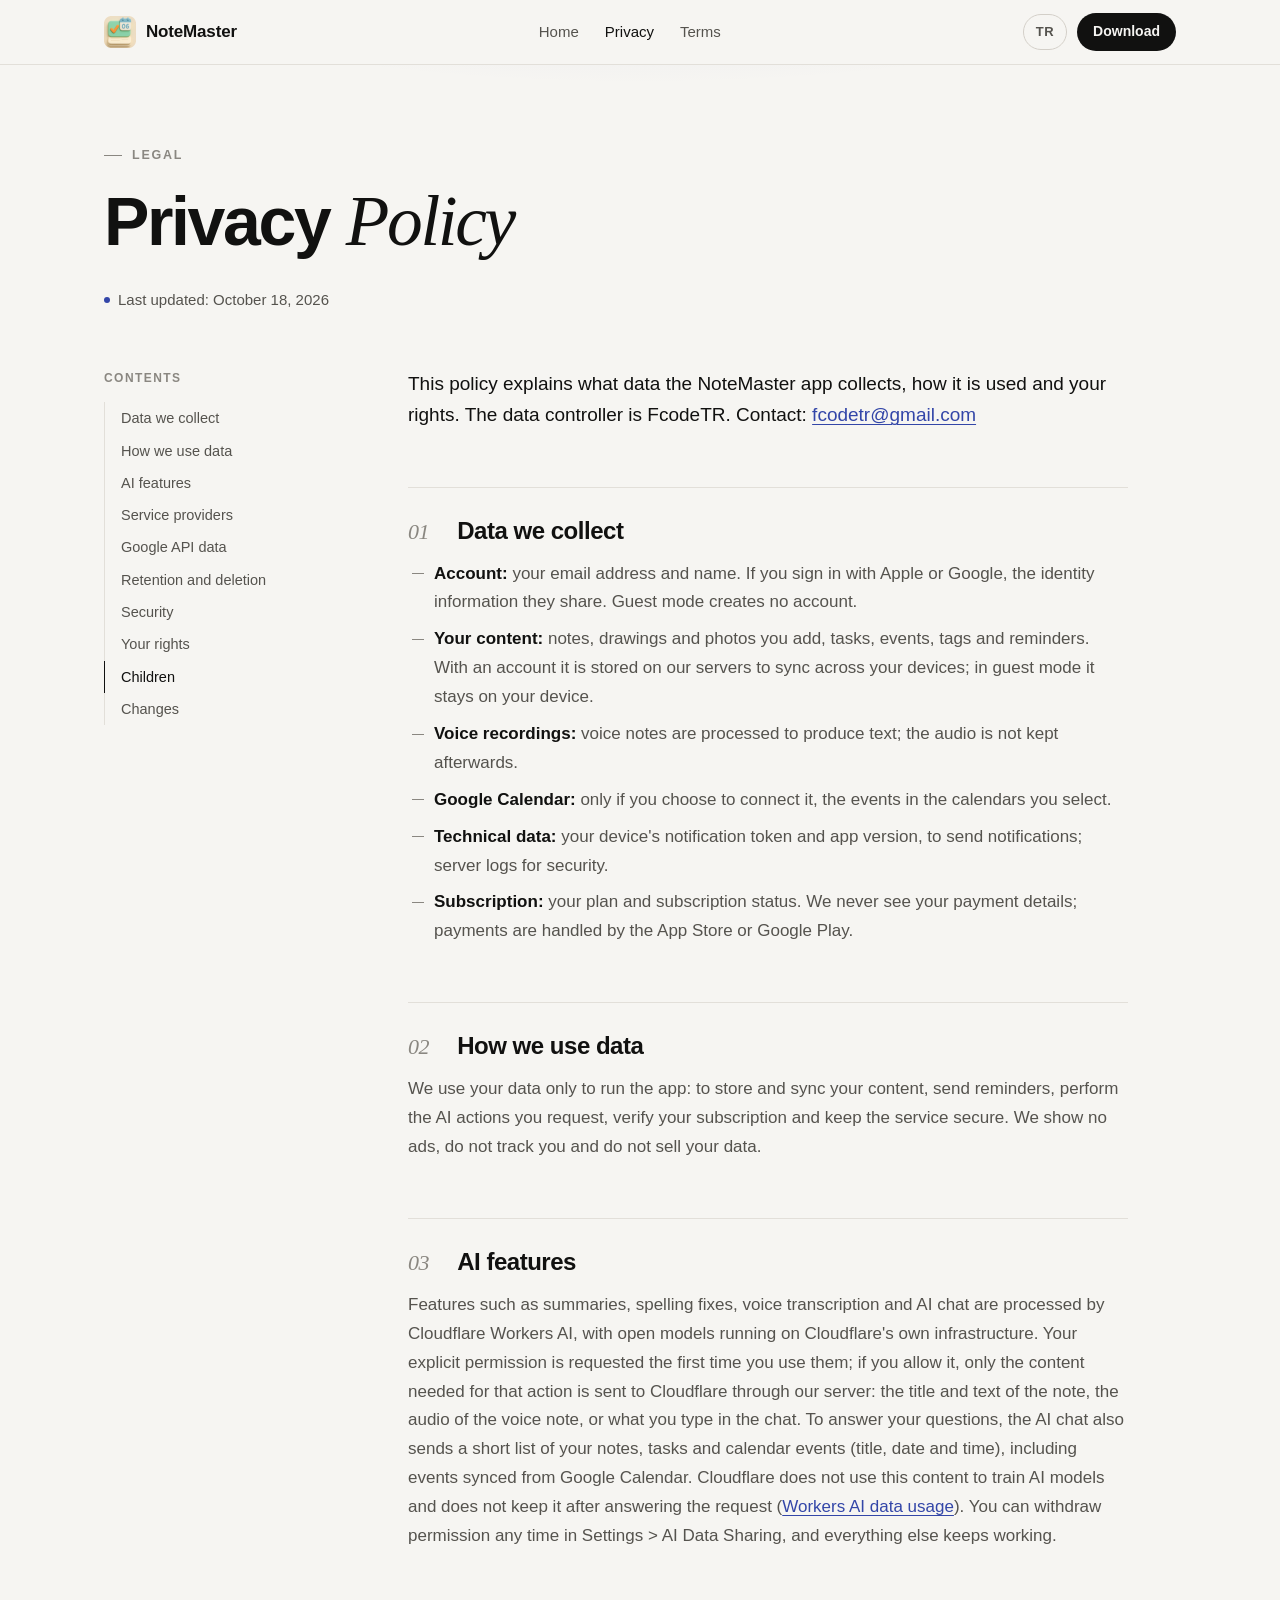
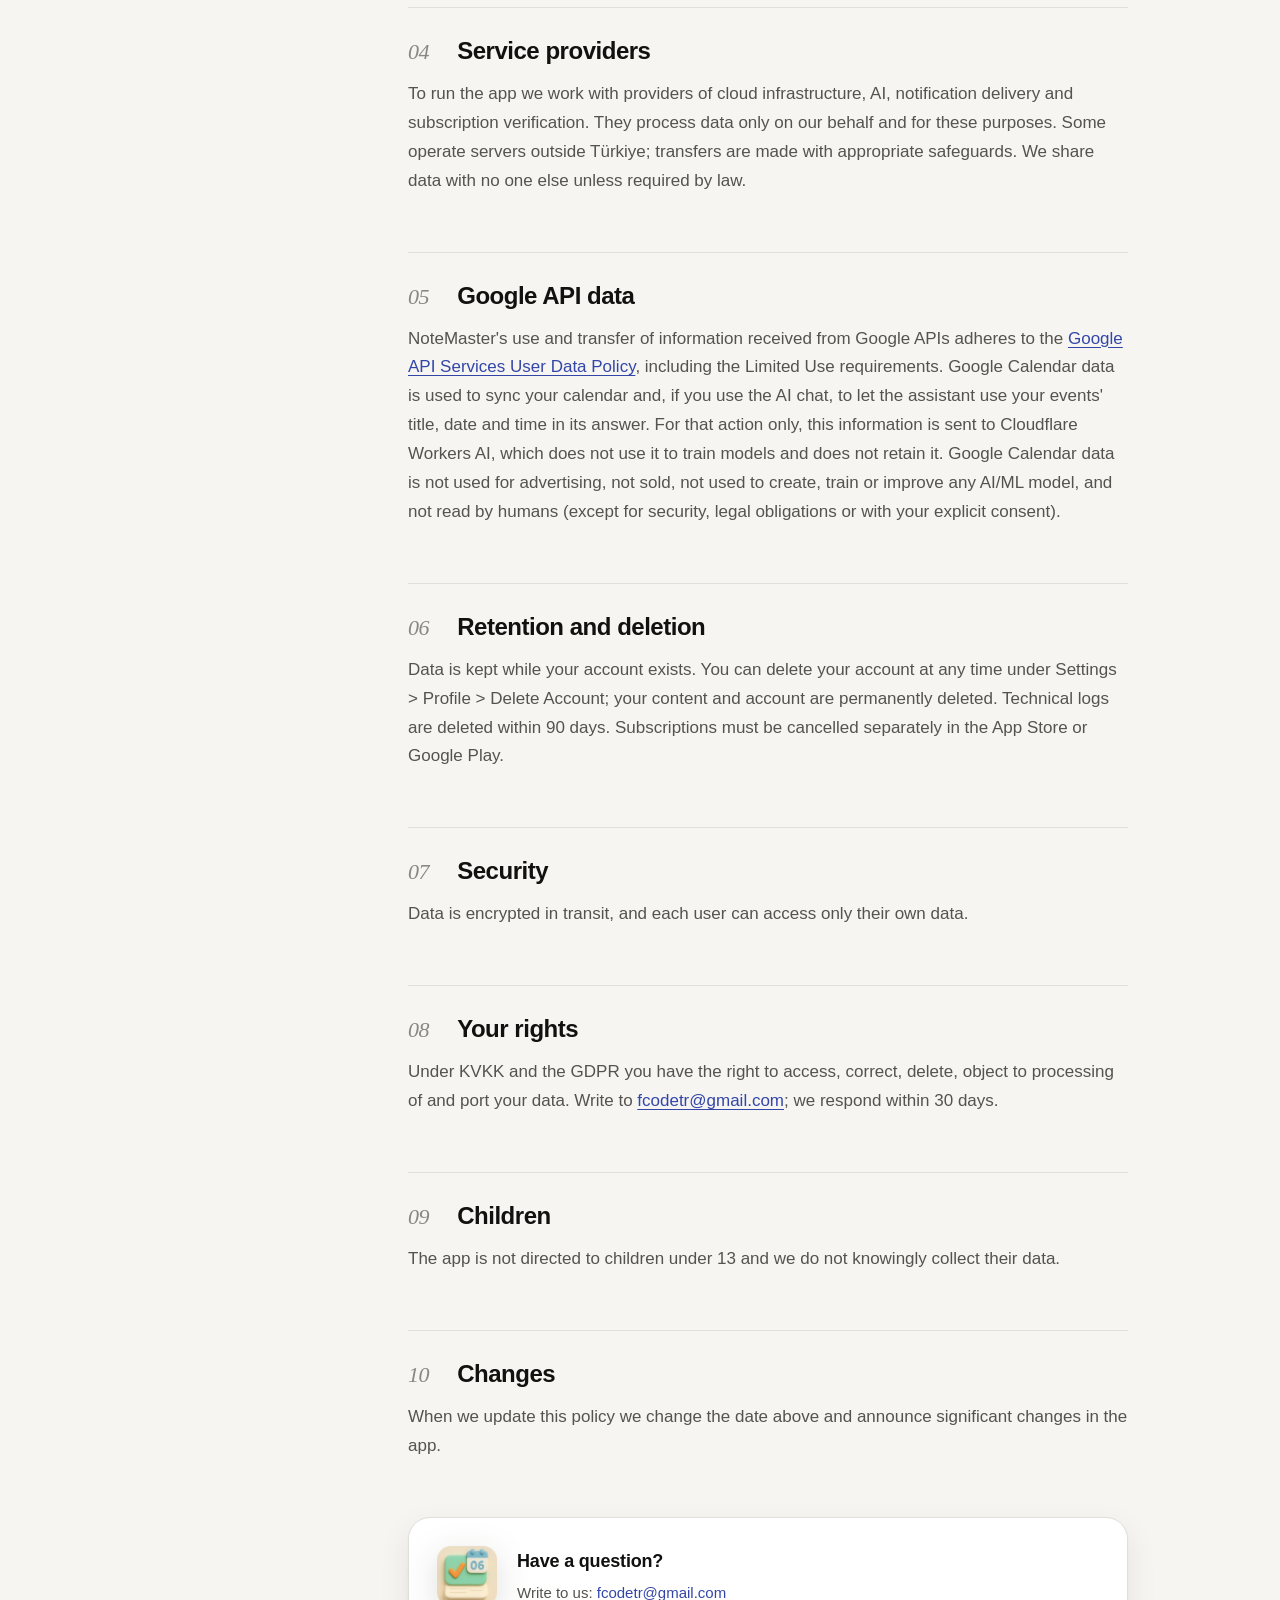
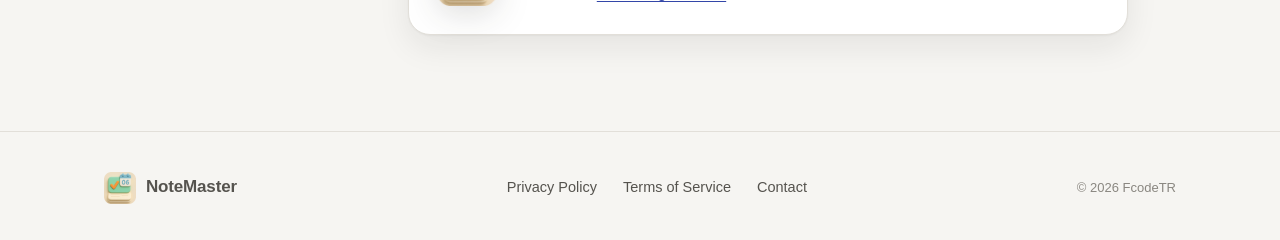
==== commit aa02e46b: "Restore the site design of the privacy policy and update its AI text The plain page replaced the des" ====
--- a/docs/privacy.html
+++ b/docs/privacy.html
@@ -1,172 +1,160 @@
 <!DOCTYPE html>
-<html lang="tr">
+<html lang="tr" data-title-tr="Gizlilik Politikası — NoteMaster" data-title-en="Privacy Policy — NoteMaster">
 <head>
-  <meta charset="UTF-8">
-  <meta name="viewport" content="width=device-width, initial-scale=1.0">
-  <title>Privacy Policy - NoteMaster</title>
-  <style>
-    :root { --bg: #FFFFFF; --text: #0F172A; --muted: #475569; --line: #E2E8F0; --accent: #0F172A; }
-    @media (prefers-color-scheme: dark) {
-      :root { --bg: #0B0D12; --text: #F1F5F9; --muted: #94A3B8; --line: #1E293B; --accent: #F1F5F9; }
-    }
-    * { box-sizing: border-box; }
-    body {
-      margin: 0; background: var(--bg); color: var(--text);
-      font-family: -apple-system, BlinkMacSystemFont, "Segoe UI", Roboto, sans-serif;
-      line-height: 1.65; font-size: 16px;
-    }
-    main { max-width: 760px; margin: 0 auto; padding: 40px 16px 64px; }
-    h1 { font-size: 30px; letter-spacing: -0.02em; margin: 0 0 4px; }
-    h2 { font-size: 20px; margin: 36px 0 8px; letter-spacing: -0.01em; }
-    h3 { font-size: 16px; margin: 20px 0 6px; }
-    p, li { color: var(--text); }
-    .muted { color: var(--muted); font-size: 14px; }
-    nav { display: flex; gap: 12px; margin: 16px 0 28px; }
-    nav a { color: var(--accent); font-weight: 600; }
-    table { width: 100%; border-collapse: collapse; margin: 12px 0; font-size: 14px; }
-    th, td { text-align: left; padding: 10px 8px; border-bottom: 1px solid var(--line); vertical-align: top; }
-    th { color: var(--muted); font-weight: 600; }
-    hr { border: 0; border-top: 1px solid var(--line); margin: 48px 0; }
-    a { color: var(--accent); }
-    .table-wrap { overflow-x: auto; }
-  </style>
+<meta charset="UTF-8">
+<meta name="viewport" content="width=device-width, initial-scale=1, viewport-fit=cover">
+<title>Gizlilik Politikası — NoteMaster</title>
+<meta name="description" content="NoteMaster gizlilik politikası: hangi verileri topladığımız, neden kullandığımız, kimlerle paylaştığımız ve haklarınız.">
+<meta name="theme-color" content="#F6F5F2" media="(prefers-color-scheme: light)">
+<meta name="theme-color" content="#0A0A0B" media="(prefers-color-scheme: dark)">
+<link rel="icon" type="image/png" sizes="64x64" href="assets/favicon-64.png">
+<link rel="apple-touch-icon" href="assets/apple-touch-icon.png">
+<link rel="stylesheet" href="assets/legal.css">
 </head>
 <body>
-<main>
-  <h1>Gizlilik Politikası</h1>
-  <p class="muted">Son güncelleme: 18 Ekim 2026</p>
-  <nav><a href="#tr">Türkçe</a><a href="#en">English</a></nav>
+<div class="progress" aria-hidden="true"></div>
 
-  <section id="tr">
-    <p>Bu politika, NoteMaster mobil uygulamasının ("Uygulama") hangi verileri topladığını, neden kullandığını, kimlerle paylaştığını ve haklarınızı açıklar. Uygulamanın geliştiricisi ve veri sorumlusu FcodeTR'dir. Sorularınız için: <a href="mailto:fcodetr@gmail.com">fcodetr@gmail.com</a></p>
+<header class="nav">
+  <div class="wrap">
+    <a class="brand" href="index.html"><img class="mark" src="assets/icon-128.png" alt="" width="32" height="32">NoteMaster</a>
+    <nav class="nav-links" aria-label="Main">
+      <a href="index.html" data-tr="Ana sayfa" data-en="Home">Ana sayfa</a>
+      <a href="privacy.html" aria-current="page" data-tr="Gizlilik" data-en="Privacy">Gizlilik</a>
+      <a href="terms.html" data-tr="Kullanım Koşulları" data-en="Terms">Kullanım Koşulları</a>
+    </nav>
+    <div class="nav-right">
+      <button class="lang" id="lang" type="button" aria-label="Language">EN</button>
+      <a class="btn-sm" href="index.html#download" data-tr="İndir" data-en="Download">İndir</a>
+    </div>
+  </div>
+</header>
 
-    <h2>1. Topladığımız veriler</h2>
-    <h3>Hesap bilgileri</h3>
-    <p>Hesap oluşturduğunuzda e-posta adresiniz ve adınız; Apple veya Google ile giriş yaparsanız bu hizmetlerin bize ilettiği kimlik bilgileri (Apple'ın "E-postamı Gizle" adresi dahil). Misafir modunda hesap oluşturulmaz.</p>
-    <h3>Oluşturduğunuz içerik</h3>
-    <p>Notlar, el yazılı notlar ve çizimler (eklediğiniz fotoğraflar dahil), görevler, etkinlikler, etiketler ve hatırlatıcılar. Hesabınız varsa bu içerik cihazlarınız arasında eşitlenmek üzere sunucularımızda saklanır; misafir modunda yalnızca cihazınızda kalır.</p>
-    <h3>Ses kayıtları</h3>
-    <p>Sesli not özelliğini kullandığınızda kaydınız yazıya dökülmek üzere işlenir (bkz. Bölüm 3). Ses kaydı yazıya döküldükten sonra tarafımızca saklanmaz.</p>
-    <h3>Google Takvim verileri</h3>
-    <p>Yalnızca Google Takvim'i bağlamayı seçerseniz: seçtiğiniz takvimlerdeki etkinlikler (başlık, açıklama, tarih, saat, konum, katılımcılar) ve takvim listeniz. Erişim belirteçleri sunucumuzda şifrelenerek saklanır.</p>
-    <h3>Cihaz ve teknik veriler</h3>
-    <p>Bildirim gönderebilmek için cihazınızın anlık bildirim kimliği (push token), cihaz platformu ve uygulama sürümü; güvenlik ve hata ayıklama için sunucu kayıtları (IP adresi, istek zamanı). Yapay zekâ kullanım sayısı plan limitleri için tutulur.</p>
-    <h3>Abonelik bilgileri</h3>
-    <p>Satın aldığınız plan, abonelik durumu ve bitiş tarihi. Ödeme bilgilerinizi biz görmeyiz; ödemeler Apple App Store veya Google Play tarafından işlenir.</p>
+<div class="head">
+  <div class="wrap">
+    <span class="eyebrow rv" data-tr="Yasal" data-en="Legal">Yasal</span>
+    <h1 class="rv" style="--d:.08s" data-lang="tr">Gizlilik <em>Politikası</em></h1>
+    <h1 class="rv" style="--d:.08s" data-lang="en" hidden>Privacy <em>Policy</em></h1>
+    <p class="updated rv" style="--d:.16s" data-lang="tr">Son güncelleme: 18 Ekim 2026</p>
+    <p class="updated rv" style="--d:.16s" data-lang="en" hidden>Last updated: October 18, 2026</p>
+  </div>
+</div>
 
-    <h2>2. Verileri neden kullanıyoruz</h2>
-    <ul>
-      <li>Uygulamayı sunmak: içeriğinizi saklamak, cihazlarınız arasında eşitlemek, hatırlatıcı göndermek.</li>
-      <li>İstediğiniz yapay zekâ işlemlerini yapmak (Bölüm 3).</li>
-      <li>Google Takvim eşitlemesi (yalnızca bağladıysanız).</li>
-      <li>Aboneliğinizi doğrulamak ve plan özelliklerini açmak.</li>
-      <li>Güvenlik, kötüye kullanımı önleme ve hata giderme.</li>
-    </ul>
-    <p>Verilerinizi reklam, profil oluşturma veya satış amacıyla kullanmayız ve üçüncü taraflara satmayız. Uygulamada reklam ve kullanıcı takibi (tracking) yoktur.</p>
+<div class="wrap layout">
+  <aside class="toc" aria-label="Contents">
+    <p class="toc-title" data-tr="İçindekiler" data-en="Contents">İçindekiler</p>
+    <ol data-toc></ol>
+  </aside>
 
-    <h2>3. Yapay zekâ özellikleri (Cloudflare Workers AI)</h2>
-    <p>Yapay zekâ özellikleri (özetleme, yazım düzeltme, başlık ve etiket önerme, sesli notu yazıya dökme, AI sohbet) Cloudflare Workers AI hizmetiyle, Cloudflare'ın kendi altyapısında çalışan açık modellerle işlenir. Bu özellikleri ilk kullanımınızda açık izniniz istenir. İzin verirseniz yalnızca o işlem için gereken içerik sunucumuz üzerinden Cloudflare'a gönderilir: ilgili notun başlığı ve metni, sesli notun ses kaydı veya sohbete yazdıklarınız. AI sohbeti, sorularınızı yanıtlayabilmek için ayrıca notlarınızın, görevlerinizin ve takvim etkinliklerinizin kısa bir listesini (başlık, tarih ve saat) gönderir; Google Takvim'den eşitlenen etkinlikler de buna dahildir. Cloudflare, Workers AI ile işlenen içeriği yapay zekâ modellerinin eğitiminde kullanmaz ve isteği yanıtladıktan sonra saklamaz (<a href="https://developers.cloudflare.com/workers-ai/platform/data-usage/">Workers AI veri kullanımı</a>). İzni istediğiniz zaman Uygulamada Ayarlar &gt; Yapay Zekâ Veri Paylaşımı bölümünden geri alabilirsiniz; izin vermezseniz yapay zekâ özellikleri kapalı kalır, diğer özellikler çalışmaya devam eder.</p>
+  <main class="doc rv" style="--d:.2s">
+    <details class="toc-mobile">
+      <summary data-tr="İçindekiler" data-en="Contents">İçindekiler</summary>
+      <ol data-toc></ol>
+    </details>
 
-    <h2>4. Verileri paylaştığımız hizmet sağlayıcılar</h2>
-    <div class="table-wrap">
-    <table>
-      <tr><th>Sağlayıcı</th><th>Amaç</th><th>Veri</th></tr>
-      <tr><td>Supabase</td><td>Veritabanı, kimlik doğrulama, sunucu fonksiyonları</td><td>Hesap bilgileri, içerik, teknik kayıtlar</td></tr>
-      <tr><td>Cloudflare (Workers AI)</td><td>Yapay zekâ işlemleri (izninizle; model eğitiminde kullanılmaz, saklanmaz)</td><td>İşlenecek içerik, ses kayıtları, AI sohbeti için not/görev/etkinlik başlıkları ve tarihleri</td></tr>
-      <tr><td>Google (Calendar API)</td><td>Takvim eşitlemesi (bağlarsanız)</td><td>Takvim etkinlikleri</td></tr>
-      <tr><td>Apple, Google</td><td>Giriş, ödemeler, bildirim iletimi</td><td>Kimlik, satın alma, push token</td></tr>
-      <tr><td>Expo (650 Industries)</td><td>Bildirim iletimi ve uygulama güncellemeleri</td><td>Push token, cihaz/uygulama sürümü</td></tr>
-      <tr><td>Qonversion</td><td>Abonelik doğrulama</td><td>Kullanıcı kimliği, satın alma durumu</td></tr>
-    </table>
+    <section id="tr" data-lang="tr">
+      <p>Bu politika, NoteMaster uygulamasının hangi verileri topladığını, bunları nasıl kullandığını ve haklarınızı açıklar. Veri sorumlusu FcodeTR'dir. Sorularınız için: <a href="mailto:fcodetr@gmail.com">fcodetr@gmail.com</a></p>
+
+      <h2>1. Topladığımız veriler</h2>
+      <ul>
+        <li><strong>Hesap bilgileri:</strong> e-posta adresiniz ve adınız. Apple veya Google ile giriş yaparsanız bu hizmetlerin paylaştığı kimlik bilgileri. Misafir modunda hesap oluşturulmaz.</li>
+        <li><strong>İçeriğiniz:</strong> notlar, çizimler ve eklediğiniz fotoğraflar, görevler, etkinlikler, etiketler ve hatırlatıcılar. Hesabınız varsa cihazlarınız arasında eşitlenmek için sunucularımızda saklanır; misafir modunda yalnızca cihazınızda kalır.</li>
+        <li><strong>Ses kayıtları:</strong> sesli notlar yazıya dökülmek için işlenir; ses kaydı daha sonra saklanmaz.</li>
+        <li><strong>Google Takvim:</strong> yalnızca bağlamayı seçerseniz, seçtiğiniz takvimlerdeki etkinlikler.</li>
+        <li><strong>Teknik veriler:</strong> bildirim gönderebilmek için cihazınızın bildirim kimliği ve uygulama sürümü; güvenlik için sunucu kayıtları.</li>
+        <li><strong>Abonelik:</strong> planınız ve abonelik durumunuz. Ödeme bilgilerinizi görmeyiz; ödemeleri App Store veya Google Play işler.</li>
+      </ul>
+
+      <h2>2. Verileri nasıl kullanıyoruz</h2>
+      <p>Verilerinizi yalnızca uygulamayı çalıştırmak için kullanırız: içeriğinizi saklamak ve eşitlemek, hatırlatıcı göndermek, istediğiniz yapay zekâ işlemlerini yapmak, aboneliğinizi doğrulamak ve hizmeti güvende tutmak. Reklam göstermeyiz, sizi takip etmeyiz ve verilerinizi satmayız.</p>
+
+      <h2>3. Yapay zekâ özellikleri</h2>
+      <p>Özetleme, yazım düzeltme, sesli notu yazıya dökme ve yapay zekâ sohbeti gibi özellikler, Cloudflare Workers AI hizmetiyle, Cloudflare'ın kendi altyapısında çalışan açık modellerle işlenir. Bu özellikleri ilk kullandığınızda açık izniniz istenir; izin verirseniz yalnızca o işlem için gereken içerik sunucumuz üzerinden Cloudflare'a gönderilir: ilgili notun başlığı ve metni, sesli notun ses kaydı veya sohbete yazdıklarınız. Yapay zekâ sohbeti, sorularınızı yanıtlayabilmek için ayrıca notlarınızın, görevlerinizin ve takvim etkinliklerinizin kısa bir listesini (başlık, tarih ve saat) gönderir; Google Takvim'den eşitlenen etkinlikler de buna dahildir. Cloudflare, bu içeriği yapay zekâ modellerini eğitmek için kullanmaz ve isteği yanıtladıktan sonra saklamaz (<a href="https://developers.cloudflare.com/workers-ai/platform/data-usage/">Workers AI veri kullanımı</a>). İzninizi Ayarlar &gt; Yapay Zekâ Veri Paylaşımı bölümünden istediğiniz zaman geri alabilirsiniz; bu durumda diğer özellikler çalışmaya devam eder.</p>
+
+      <h2>4. Hizmet sağlayıcılar</h2>
+      <p>Uygulamayı çalıştırmak için bulut altyapısı, yapay zekâ, bildirim iletimi ve abonelik doğrulama hizmeti veren sağlayıcılarla çalışırız. Bu sağlayıcılar verileri yalnızca bizim adımıza ve bu amaçlar için işler. Bazılarının sunucuları Türkiye dışındadır; aktarımlar uygun güvencelerle yapılır. Yasal bir zorunluluk olmadıkça verilerinizi başka kimseyle paylaşmayız.</p>
+
+      <h2>5. Google API verileri</h2>
+      <p>NoteMaster'ın Google API'lerinden aldığı bilgileri kullanması ve başka uygulamalara aktarması, Sınırlı Kullanım (Limited Use) gereklilikleri dahil olmak üzere <a href="https://developers.google.com/terms/api-services-user-data-policy">Google API Services User Data Policy</a>'ye uygundur. Google Takvim verileri takviminizi eşitlemek için ve, yapay zekâ sohbetini kullanırsanız, etkinliklerinizin başlık, tarih ve saatini asistanın yanıtında kullanmak için işlenir. Bu bilgiler yalnızca o işlem için Cloudflare Workers AI'ya gönderilir; Cloudflare bunları model eğitiminde kullanmaz ve saklamaz. Google Takvim verileri reklam için kullanılmaz, satılmaz, hiçbir yapay zekâ modelinin oluşturulması, eğitilmesi veya geliştirilmesi için kullanılmaz ve insanlar tarafından okunmaz (güvenlik, yasal zorunluluk veya sizin açık izniniz hariç).</p>
+
+      <h2>6. Saklama ve silme</h2>
+      <p>Verileriniz hesabınız açık olduğu sürece saklanır. Hesabınızı Ayarlar &gt; Profil &gt; Hesabı Sil bölümünden istediğiniz an silebilirsiniz; içeriğiniz ve hesabınız kalıcı olarak silinir. Teknik kayıtlar en fazla 90 gün içinde silinir. Aboneliğinizi App Store veya Google Play'den ayrıca iptal etmeniz gerekir.</p>
+
+      <h2>7. Güvenlik</h2>
+      <p>Veriler aktarım sırasında şifrelenir ve her kullanıcı yalnızca kendi verilerine erişebilir.</p>
+
+      <h2>8. Haklarınız</h2>
+      <p>KVKK ve GDPR kapsamında verilerinize erişme, düzeltme, silme, işlemeye itiraz etme ve verilerinizi taşıma haklarına sahipsiniz. Talepleriniz için <a href="mailto:fcodetr@gmail.com">fcodetr@gmail.com</a> adresine yazabilirsiniz; en geç 30 gün içinde yanıt veririz.</p>
+
+      <h2>9. Çocuklar</h2>
+      <p>Uygulama 13 yaşından küçük çocuklara yönelik değildir ve bilerek bu yaştaki çocuklardan veri toplamayız.</p>
+
+      <h2>10. Değişiklikler</h2>
+      <p>Bu politikayı güncellediğimizde yukarıdaki tarihi değiştiririz; önemli değişiklikleri uygulama içinde bildiririz.</p>
+    </section>
+
+    <section id="en" data-lang="en" hidden>
+      <p>This policy explains what data the NoteMaster app collects, how it is used and your rights. The data controller is FcodeTR. Contact: <a href="mailto:fcodetr@gmail.com">fcodetr@gmail.com</a></p>
+
+      <h2>1. Data we collect</h2>
+      <ul>
+        <li><strong>Account:</strong> your email address and name. If you sign in with Apple or Google, the identity information they share. Guest mode creates no account.</li>
+        <li><strong>Your content:</strong> notes, drawings and photos you add, tasks, events, tags and reminders. With an account it is stored on our servers to sync across your devices; in guest mode it stays on your device.</li>
+        <li><strong>Voice recordings:</strong> voice notes are processed to produce text; the audio is not kept afterwards.</li>
+        <li><strong>Google Calendar:</strong> only if you choose to connect it, the events in the calendars you select.</li>
+        <li><strong>Technical data:</strong> your device's notification token and app version, to send notifications; server logs for security.</li>
+        <li><strong>Subscription:</strong> your plan and subscription status. We never see your payment details; payments are handled by the App Store or Google Play.</li>
+      </ul>
+
+      <h2>2. How we use data</h2>
+      <p>We use your data only to run the app: to store and sync your content, send reminders, perform the AI actions you request, verify your subscription and keep the service secure. We show no ads, do not track you and do not sell your data.</p>
+
+      <h2>3. AI features</h2>
+      <p>Features such as summaries, spelling fixes, voice transcription and AI chat are processed by Cloudflare Workers AI, with open models running on Cloudflare's own infrastructure. Your explicit permission is requested the first time you use them; if you allow it, only the content needed for that action is sent to Cloudflare through our server: the title and text of the note, the audio of the voice note, or what you type in the chat. To answer your questions, the AI chat also sends a short list of your notes, tasks and calendar events (title, date and time), including events synced from Google Calendar. Cloudflare does not use this content to train AI models and does not keep it after answering the request (<a href="https://developers.cloudflare.com/workers-ai/platform/data-usage/">Workers AI data usage</a>). You can withdraw permission any time in Settings &gt; AI Data Sharing, and everything else keeps working.</p>
+
+      <h2>4. Service providers</h2>
+      <p>To run the app we work with providers of cloud infrastructure, AI, notification delivery and subscription verification. They process data only on our behalf and for these purposes. Some operate servers outside Türkiye; transfers are made with appropriate safeguards. We share data with no one else unless required by law.</p>
+
+      <h2>5. Google API data</h2>
+      <p>NoteMaster's use and transfer of information received from Google APIs adheres to the <a href="https://developers.google.com/terms/api-services-user-data-policy">Google API Services User Data Policy</a>, including the Limited Use requirements. Google Calendar data is used to sync your calendar and, if you use the AI chat, to let the assistant use your events' title, date and time in its answer. For that action only, this information is sent to Cloudflare Workers AI, which does not use it to train models and does not retain it. Google Calendar data is not used for advertising, not sold, not used to create, train or improve any AI/ML model, and not read by humans (except for security, legal obligations or with your explicit consent).</p>
+
+      <h2>6. Retention and deletion</h2>
+      <p>Data is kept while your account exists. You can delete your account at any time under Settings &gt; Profile &gt; Delete Account; your content and account are permanently deleted. Technical logs are deleted within 90 days. Subscriptions must be cancelled separately in the App Store or Google Play.</p>
+
+      <h2>7. Security</h2>
+      <p>Data is encrypted in transit, and each user can access only their own data.</p>
+
+      <h2>8. Your rights</h2>
+      <p>Under KVKK and the GDPR you have the right to access, correct, delete, object to processing of and port your data. Write to <a href="mailto:fcodetr@gmail.com">fcodetr@gmail.com</a>; we respond within 30 days.</p>
+
+      <h2>9. Children</h2>
+      <p>The app is not directed to children under 13 and we do not knowingly collect their data.</p>
+
+      <h2>10. Changes</h2>
+      <p>When we update this policy we change the date above and announce significant changes in the app.</p>
+    </section>
+
+    <div class="contact-card">
+      <img src="assets/icon-128.png" alt="" width="60" height="60">
+      <div>
+        <h3 data-tr="Bir sorunuz mu var?" data-en="Have a question?">Bir sorunuz mu var?</h3>
+        <p><span data-tr="Bize yazın:" data-en="Write to us:">Bize yazın:</span> <a href="mailto:fcodetr@gmail.com">fcodetr@gmail.com</a></p>
+      </div>
     </div>
-    <p>Bu sağlayıcılar verileri yalnızca bizim adımıza ve belirtilen amaç için işler. Bazı sağlayıcıların sunucuları Türkiye dışında (AB ve ABD) bulunur; aktarımlar ilgili mevzuata uygun güvencelerle yapılır. Yasal bir zorunluluk olmadıkça verilerinizi başka kimseyle paylaşmayız.</p>
+  </main>
+</div>
 
-    <h2>5. Google API verileri</h2>
-    <p>NoteMaster'ın Google API'lerinden aldığı bilgileri kullanması ve başka uygulamalara aktarması, Sınırlı Kullanım (Limited Use) gereklilikleri dahil olmak üzere <a href="https://developers.google.com/terms/api-services-user-data-policy">Google API Services User Data Policy</a>'ye uygundur. Google Takvim verileri takviminizi Uygulama ile eşitlemek için ve, AI sohbetini kullanırsanız, etkinliklerinizin başlık, tarih ve saatini asistanın yanıtında kullanmak için işlenir. Bu bilgiler yalnızca yapay zekâ işlemi için Cloudflare Workers AI'ya gönderilir; Cloudflare bunları model eğitiminde kullanmaz ve saklamaz. Google Takvim verileri reklam için kullanılmaz, satılmaz, hiçbir yapay zekâ modelinin oluşturulması, eğitilmesi veya geliştirilmesi için kullanılmaz ve insanlar tarafından okunmaz (güvenlik, yasal zorunluluk veya sizin açık izniniz hariç).</p>
+<footer>
+  <div class="wrap foot">
+    <a class="brand" href="index.html"><img class="mark" src="assets/icon-128.png" alt="" width="32" height="32">NoteMaster</a>
+    <nav class="foot-links" aria-label="Footer">
+      <a href="privacy.html" data-tr="Gizlilik Politikası" data-en="Privacy Policy">Gizlilik Politikası</a>
+      <a href="terms.html" data-tr="Kullanım Koşulları" data-en="Terms of Service">Kullanım Koşulları</a>
+      <a href="mailto:fcodetr@gmail.com" data-tr="İletişim" data-en="Contact">İletişim</a>
+    </nav>
+    <small>© <span data-year>2026</span> FcodeTR</small>
+  </div>
+</footer>
 
-    <h2>6. Saklama ve silme</h2>
-    <p>Verileriniz hesabınız açık olduğu sürece saklanır. Hesabınızı Uygulamada Ayarlar &gt; Profil &gt; Hesabı Sil bölümünden istediğiniz an silebilirsiniz; bu işlem içeriğinizi, takvim bağlantınızı, bildirim kayıtlarınızı ve hesabınızı kalıcı olarak siler, Apple ve Google erişim izinlerini de iptal eder. Teknik kayıtlar en fazla 90 gün içinde silinir. Aboneliğinizi App Store veya Google Play ayarlarından ayrıca iptal etmeniz gerekir.</p>
-
-    <h2>7. Güvenlik</h2>
-    <p>Veriler aktarım sırasında şifrelenir (HTTPS). Sunucu erişimi satır düzeyinde güvenlik kurallarıyla yalnızca hesap sahibine açıktır; takvim erişim belirteçleri şifrelenmiş olarak saklanır.</p>
-
-    <h2>8. Haklarınız</h2>
-    <p>KVKK ve GDPR kapsamında verilerinize erişme, düzeltme, silme, işlemeye itiraz etme ve verilerinizi taşıma haklarına sahipsiniz. Talepleriniz için <a href="mailto:fcodetr@gmail.com">fcodetr@gmail.com</a> adresine yazabilirsiniz; en geç 30 gün içinde yanıt veririz.</p>
-
-    <h2>9. Çocuklar</h2>
-    <p>Uygulama 13 yaşından küçük çocuklara yönelik değildir ve bilerek bu yaştaki çocuklardan veri toplamayız.</p>
-
-    <h2>10. Değişiklikler</h2>
-    <p>Bu politikayı güncellediğimizde yukarıdaki tarihi değiştiririz; önemli değişiklikleri Uygulama içinde bildiririz.</p>
-  </section>
-
-  <hr>
-
-  <section id="en">
-    <h1>Privacy Policy</h1>
-    <p class="muted">Last updated: October 18, 2026</p>
-    <p>This policy explains what data the NoteMaster mobile app ("App") collects, why, who it is shared with and your rights. The developer and data controller is FcodeTR. Contact: <a href="mailto:fcodetr@gmail.com">fcodetr@gmail.com</a></p>
-
-    <h2>1. Data we collect</h2>
-    <h3>Account</h3>
-    <p>Your email address and name when you create an account; if you sign in with Apple or Google, the identity information those services provide (including Apple's "Hide My Email" address). Guest mode creates no account.</p>
-    <h3>Your content</h3>
-    <p>Notes, handwritten notes and drawings (including photos you add), tasks, events, tags and reminders. With an account, this content is stored on our servers to sync across your devices; in guest mode it stays on your device.</p>
-    <h3>Voice recordings</h3>
-    <p>When you use voice notes, the recording is processed to produce text (see Section 3). We do not keep the audio after it has been transcribed.</p>
-    <h3>Google Calendar data</h3>
-    <p>Only if you choose to connect Google Calendar: events in the calendars you select (title, description, date, time, location, attendees) and your calendar list. Access tokens are stored encrypted on our server.</p>
-    <h3>Device and technical data</h3>
-    <p>Your device's push notification token, platform and app version, to send notifications; server logs (IP address, request time) for security and troubleshooting. An AI usage count is kept for plan limits.</p>
-    <h3>Subscription</h3>
-    <p>Your plan, subscription status and expiry date. We never see your payment details; payments are processed by the Apple App Store or Google Play.</p>
-
-    <h2>2. How we use data</h2>
-    <ul>
-      <li>To provide the App: store and sync your content, send reminders.</li>
-      <li>To perform the AI actions you request (Section 3).</li>
-      <li>Google Calendar sync (only if connected).</li>
-      <li>To verify your subscription and unlock plan features.</li>
-      <li>Security, abuse prevention and troubleshooting.</li>
-    </ul>
-    <p>We do not use your data for advertising or profiling and we do not sell it. The App contains no ads and no tracking.</p>
-
-    <h2>3. AI features (Cloudflare Workers AI)</h2>
-    <p>AI features (summaries, spelling fixes, title and tag suggestions, voice transcription, AI chat) are processed by Cloudflare Workers AI, with open models running on Cloudflare's own infrastructure. Your explicit permission is requested the first time you use them. If you allow it, only the content needed for that action is sent to Cloudflare through our server: the title and text of the note, the audio of the voice note, or what you type in the chat. To answer your questions, the AI chat also sends a short list of your notes, tasks and calendar events (title, date and time), including events synced from Google Calendar. Cloudflare does not use content processed by Workers AI to train AI models and does not keep it after answering the request (<a href="https://developers.cloudflare.com/workers-ai/platform/data-usage/">Workers AI data usage</a>). You can withdraw permission any time in Settings &gt; AI Data Sharing; without it AI features stay off and everything else keeps working.</p>
-
-    <h2>4. Service providers</h2>
-    <div class="table-wrap">
-    <table>
-      <tr><th>Provider</th><th>Purpose</th><th>Data</th></tr>
-      <tr><td>Supabase</td><td>Database, authentication, server functions</td><td>Account, content, technical logs</td></tr>
-      <tr><td>Cloudflare (Workers AI)</td><td>AI actions (with your permission; not used for training, not retained)</td><td>Content to process, voice recordings, note/task/event titles and dates for the AI chat</td></tr>
-      <tr><td>Google (Calendar API)</td><td>Calendar sync (if connected)</td><td>Calendar events</td></tr>
-      <tr><td>Apple, Google</td><td>Sign-in, payments, notification delivery</td><td>Identity, purchases, push token</td></tr>
-      <tr><td>Expo (650 Industries)</td><td>Notification delivery and app updates</td><td>Push token, device/app version</td></tr>
-      <tr><td>Qonversion</td><td>Subscription verification</td><td>User id, purchase status</td></tr>
-    </table>
-    </div>
-    <p>These providers process data only on our behalf and for the stated purpose. Some of them operate servers outside Türkiye (EU and US); transfers are made with appropriate safeguards. We share data with no one else unless required by law.</p>
-
-    <h2>5. Google API data</h2>
-    <p>NoteMaster's use and transfer of information received from Google APIs adheres to the <a href="https://developers.google.com/terms/api-services-user-data-policy">Google API Services User Data Policy</a>, including the Limited Use requirements. Google Calendar data is used to sync your calendar with the App and, if you use the AI chat, to let the assistant use your events' title, date and time in its answer. For that AI action only, this information is sent to Cloudflare Workers AI, which does not use it to train models and does not retain it. Google Calendar data is not used for advertising, not sold, not used to create, train or improve any AI/ML model, and not read by humans (except for security, legal obligations or with your explicit consent).</p>
-
-    <h2>6. Retention and deletion</h2>
-    <p>Data is kept while your account exists. You can delete your account at any time in the App under Settings &gt; Profile &gt; Delete Account; this permanently deletes your content, calendar connection, notification registrations and account, and revokes Apple and Google access. Technical logs are deleted within 90 days. Subscriptions must be cancelled separately in App Store or Google Play settings.</p>
-
-    <h2>7. Security</h2>
-    <p>Data is encrypted in transit (HTTPS). Server access is restricted to the account owner by row-level security rules; calendar access tokens are stored encrypted.</p>
-
-    <h2>8. Your rights</h2>
-    <p>Under KVKK and the GDPR you have the right to access, correct, delete, object to processing of and port your data. Write to <a href="mailto:fcodetr@gmail.com">fcodetr@gmail.com</a>; we respond within 30 days.</p>
-
-    <h2>9. Children</h2>
-    <p>The App is not directed to children under 13 and we do not knowingly collect their data.</p>
-
-    <h2>10. Changes</h2>
-    <p>When we update this policy we change the date above and announce significant changes in the App.</p>
-  </section>
-</main>
+<script src="assets/legal.js"></script>
 </body>
 </html>
-
--- a/docs/assets/legal.css
+++ b/docs/assets/legal.css
@@ -0,0 +1,176 @@
+/* Legal pages (privacy, terms). Same tokens as index.html. */
+:root {
+  --bg: #F6F5F2;
+  --surface: #FFFFFF;
+  --surface-2: #EFEDE9;
+  --text: #111110;
+  --text-soft: #55534E;
+  --text-faint: #8A8781;
+  --line: #E2DFD9;
+  --line-strong: #D3CFC8;
+  --accent: #3346A8;
+  --accent-soft: #E9ECF8;
+  --shadow: 0 1px 2px rgba(28,25,23,.04), 0 12px 32px rgba(28,25,23,.08);
+  --serif: "Iowan Old Style", "Palatino Linotype", Georgia, "Times New Roman", serif;
+  --sans: -apple-system, BlinkMacSystemFont, "SF Pro Text", "Segoe UI", Inter, Roboto, "Helvetica Neue", Arial, sans-serif;
+  --ease: cubic-bezier(.22, 1, .36, 1);
+}
+@media (prefers-color-scheme: dark) {
+  :root {
+    --bg: #0A0A0B;
+    --surface: #161618;
+    --surface-2: #1E1E21;
+    --text: #F5F4F2;
+    --text-soft: #B3B1AB;
+    --text-faint: #7F7D78;
+    --line: #26262A;
+    --line-strong: #333338;
+    --accent: #8C9BEB;
+    --accent-soft: #171B33;
+    --shadow: 0 1px 2px rgba(0,0,0,.3), 0 12px 32px rgba(0,0,0,.35);
+  }
+}
+
+*, *::before, *::after { box-sizing: border-box; }
+html { -webkit-text-size-adjust: 100%; scroll-behavior: smooth; scroll-padding-top: 96px; }
+body {
+  margin: 0; background: var(--bg); color: var(--text); overflow-x: clip;
+  font-family: var(--sans); font-size: 17px; line-height: 1.7;
+  -webkit-font-smoothing: antialiased; text-rendering: optimizeLegibility;
+}
+a { color: inherit; }
+img { display: block; }
+em { font-family: var(--serif); font-style: italic; font-weight: 400; }
+::selection { background: var(--accent); color: #fff; }
+:focus-visible { outline: 2px solid var(--accent); outline-offset: 3px; border-radius: 6px; }
+[hidden] { display: none !important; }
+
+.wrap { width: 100%; max-width: 1120px; margin: 0 auto; padding: 0 24px; }
+.progress { position: fixed; inset: 0 0 auto 0; height: 2px; background: var(--accent); transform-origin: 0 50%; transform: scaleX(0); z-index: 60; }
+
+/* nav — same as the landing page */
+.nav {
+  position: sticky; top: 0; z-index: 50;
+  background: color-mix(in srgb, var(--bg) 84%, transparent);
+  -webkit-backdrop-filter: saturate(160%) blur(18px); backdrop-filter: saturate(160%) blur(18px);
+  border-bottom: 1px solid var(--line);
+}
+.nav .wrap { display: flex; align-items: center; justify-content: space-between; height: 64px; gap: 16px; }
+.brand { display: flex; align-items: center; gap: 10px; font-weight: 600; font-size: 17px; letter-spacing: -0.01em; text-decoration: none; }
+.mark { width: 32px; height: 32px; flex: none; } /* app icon: rounded, transparent corners */
+.nav-links { display: flex; gap: 26px; font-size: 15px; color: var(--text-soft); }
+.nav-links a { text-decoration: none; transition: color .2s; }
+.nav-links a:hover, .nav-links a[aria-current="page"] { color: var(--text); }
+.nav-right { display: flex; align-items: center; gap: 10px; }
+.lang {
+  font: inherit; font-size: 13px; font-weight: 600; letter-spacing: .04em; height: 36px; padding: 0 12px; border-radius: 18px; cursor: pointer;
+  background: transparent; color: var(--text-soft); border: 1px solid var(--line-strong); transition: color .2s, border-color .2s;
+}
+.lang:hover { color: var(--text); border-color: var(--text-faint); }
+.btn-sm {
+  display: inline-flex; align-items: center; height: 38px; padding: 0 16px; border-radius: 19px; font-size: 14px; font-weight: 600;
+  background: var(--text); color: var(--bg); text-decoration: none; transition: transform .3s var(--ease);
+}
+.btn-sm:hover { transform: translateY(-1px); }
+
+/* header */
+.head { padding: 72px 0 40px; position: relative; overflow: hidden; }
+.head::before {
+  content: ""; position: absolute; inset: -40% -10% auto; height: 120%; pointer-events: none;
+  background: radial-gradient(55% 55% at 50% 0%, color-mix(in srgb, var(--accent) 10%, transparent), transparent 70%);
+}
+.eyebrow { display: inline-flex; align-items: center; gap: 10px; font-size: 12.5px; font-weight: 600; letter-spacing: .14em; text-transform: uppercase; color: var(--text-faint); }
+.eyebrow::before { content: ""; width: 18px; height: 1px; background: currentColor; }
+.head h1 { position: relative; margin: 18px 0 14px; font-size: clamp(40px, 6vw, 68px); line-height: 1.04; font-weight: 600; letter-spacing: -0.035em; }
+.head h1 em { font-size: 1.05em; }
+.updated { position: relative; display: inline-flex; align-items: center; gap: 8px; color: var(--text-soft); font-size: 15px; }
+.updated::before { content: ""; width: 6px; height: 6px; border-radius: 50%; background: var(--accent); }
+
+/* layout */
+.layout { display: grid; grid-template-columns: 240px minmax(0, 1fr); gap: 64px; padding-bottom: 96px; }
+.toc { position: sticky; top: 96px; align-self: start; font-size: 14.5px; }
+.toc-title { font-size: 12px; font-weight: 600; letter-spacing: .12em; text-transform: uppercase; color: var(--text-faint); margin: 0 0 14px; }
+.toc ol { list-style: none; margin: 0; padding: 0; border-left: 1px solid var(--line); }
+.toc a {
+  display: block; padding: 6px 0 6px 16px; margin-left: -1px; border-left: 1px solid transparent;
+  color: var(--text-soft); text-decoration: none; line-height: 1.4; transition: color .2s, border-color .2s;
+}
+.toc a:hover { color: var(--text); }
+.toc a.active { color: var(--text); border-left-color: var(--text); }
+.toc-mobile { display: none; }
+
+/* article */
+.doc { max-width: 720px; min-width: 0; overflow-wrap: break-word; }
+.doc > section > p:first-child, .doc .intro {
+  font-size: 19px; line-height: 1.65; color: var(--text); margin-top: 0;
+}
+.doc h2 {
+  font-size: 24px; line-height: 1.25; letter-spacing: -0.02em; font-weight: 600;
+  margin: 56px 0 14px; padding-top: 28px; border-top: 1px solid var(--line);
+  display: flex; gap: 14px; align-items: baseline;
+}
+.doc h2 .n { font-family: var(--serif); font-style: italic; font-weight: 400; color: var(--text-faint); font-size: 22px; min-width: 1.6em; }
+.doc h3 { font-size: 17px; font-weight: 600; letter-spacing: -0.01em; margin: 28px 0 6px; }
+.doc p, .doc li { color: var(--text-soft); }
+.doc p { margin: 0 0 14px; }
+.doc ul { margin: 8px 0 18px; padding: 0; list-style: none; display: grid; gap: 8px; }
+.doc li { position: relative; padding-left: 26px; }
+.doc li::before { content: ""; position: absolute; left: 4px; top: .8em; width: 12px; height: 1px; background: var(--text-faint); }
+.doc a { color: var(--accent); text-decoration: underline; text-decoration-thickness: 1px; text-underline-offset: 3px; }
+.doc strong { color: var(--text); font-weight: 600; }
+
+.table-wrap { overflow-x: auto; margin: 18px 0 20px; border: 1px solid var(--line); border-radius: 16px; background: var(--surface); }
+.doc table { width: 100%; border-collapse: collapse; font-size: 15px; min-width: 560px; }
+.doc th, .doc td { text-align: left; padding: 14px 16px; vertical-align: top; border-bottom: 1px solid var(--line); }
+.doc tr:last-child td { border-bottom: 0; }
+.doc th { font-size: 12px; font-weight: 600; letter-spacing: .08em; text-transform: uppercase; color: var(--text-faint); background: var(--surface-2); }
+.doc td:first-child { color: var(--text); font-weight: 600; white-space: nowrap; }
+.doc td { color: var(--text-soft); }
+
+.contact-card {
+  margin-top: 56px; padding: 28px; border-radius: 22px; background: var(--surface); border: 1px solid var(--line);
+  display: flex; align-items: center; gap: 20px; box-shadow: var(--shadow);
+}
+.contact-card img { width: 60px; height: 60px; flex: none; filter: drop-shadow(0 8px 16px rgba(28, 25, 23, .14)); }
+.contact-card h3 { margin: 0 0 4px; font-size: 18px; }
+.contact-card p { margin: 0; font-size: 15px; }
+
+footer { border-top: 1px solid var(--line); padding: 40px 0 calc(36px + env(safe-area-inset-bottom)); font-size: 14.5px; color: var(--text-soft); }
+.foot { display: flex; justify-content: space-between; align-items: center; flex-wrap: wrap; gap: 24px; }
+.foot-links { display: flex; gap: 26px; flex-wrap: wrap; }
+.foot-links a { text-decoration: none; }
+.foot-links a:hover { color: var(--text); }
+.foot small { color: var(--text-faint); font-size: 13px; }
+
+/* reveal */
+.rv { opacity: 0; transform: translateY(18px); transition: opacity .8s var(--ease), transform .8s var(--ease); transition-delay: var(--d, 0s); }
+.rv.in { opacity: 1; transform: none; }
+
+@media (max-width: 900px) {
+  /* minmax(0, …): a plain 1fr column would grow to the provider table's
+     min-width and make the whole page scroll sideways. */
+  .layout { grid-template-columns: minmax(0, 1fr); gap: 0; }
+  .toc { display: none; }
+  .toc-mobile {
+    display: block; margin: 0 0 32px; border: 1px solid var(--line); border-radius: 16px; background: var(--surface);
+  }
+  .toc-mobile summary { cursor: pointer; list-style: none; padding: 16px 18px; font-weight: 600; font-size: 15px; display: flex; justify-content: space-between; align-items: center; }
+  .toc-mobile summary::-webkit-details-marker { display: none; }
+  .toc-mobile summary::after { content: ""; width: 9px; height: 9px; border: solid var(--text-soft); border-width: 0 1.5px 1.5px 0; transform: rotate(45deg); margin-top: -4px; transition: transform .3s var(--ease); }
+  .toc-mobile[open] summary::after { transform: rotate(-135deg); margin-top: 4px; }
+  .toc-mobile ol { list-style: none; margin: 0; padding: 0 18px 14px; }
+  .toc-mobile a { display: block; padding: 8px 0; color: var(--text-soft); text-decoration: none; border-top: 1px solid var(--line); font-size: 15px; }
+}
+@media (max-width: 640px) {
+  body { font-size: 16px; }
+  .nav-links { display: none; }
+  .head { padding: 48px 0 28px; }
+  .doc > section > p:first-child, .doc .intro { font-size: 17.5px; }
+  .doc h2 { font-size: 21px; margin-top: 44px; }
+  .contact-card { flex-direction: column; align-items: flex-start; }
+}
+@media (prefers-reduced-motion: reduce) {
+  *, *::before, *::after { transition: none !important; animation: none !important; }
+  .rv { opacity: 1; transform: none; }
+  html { scroll-behavior: auto; }
+}
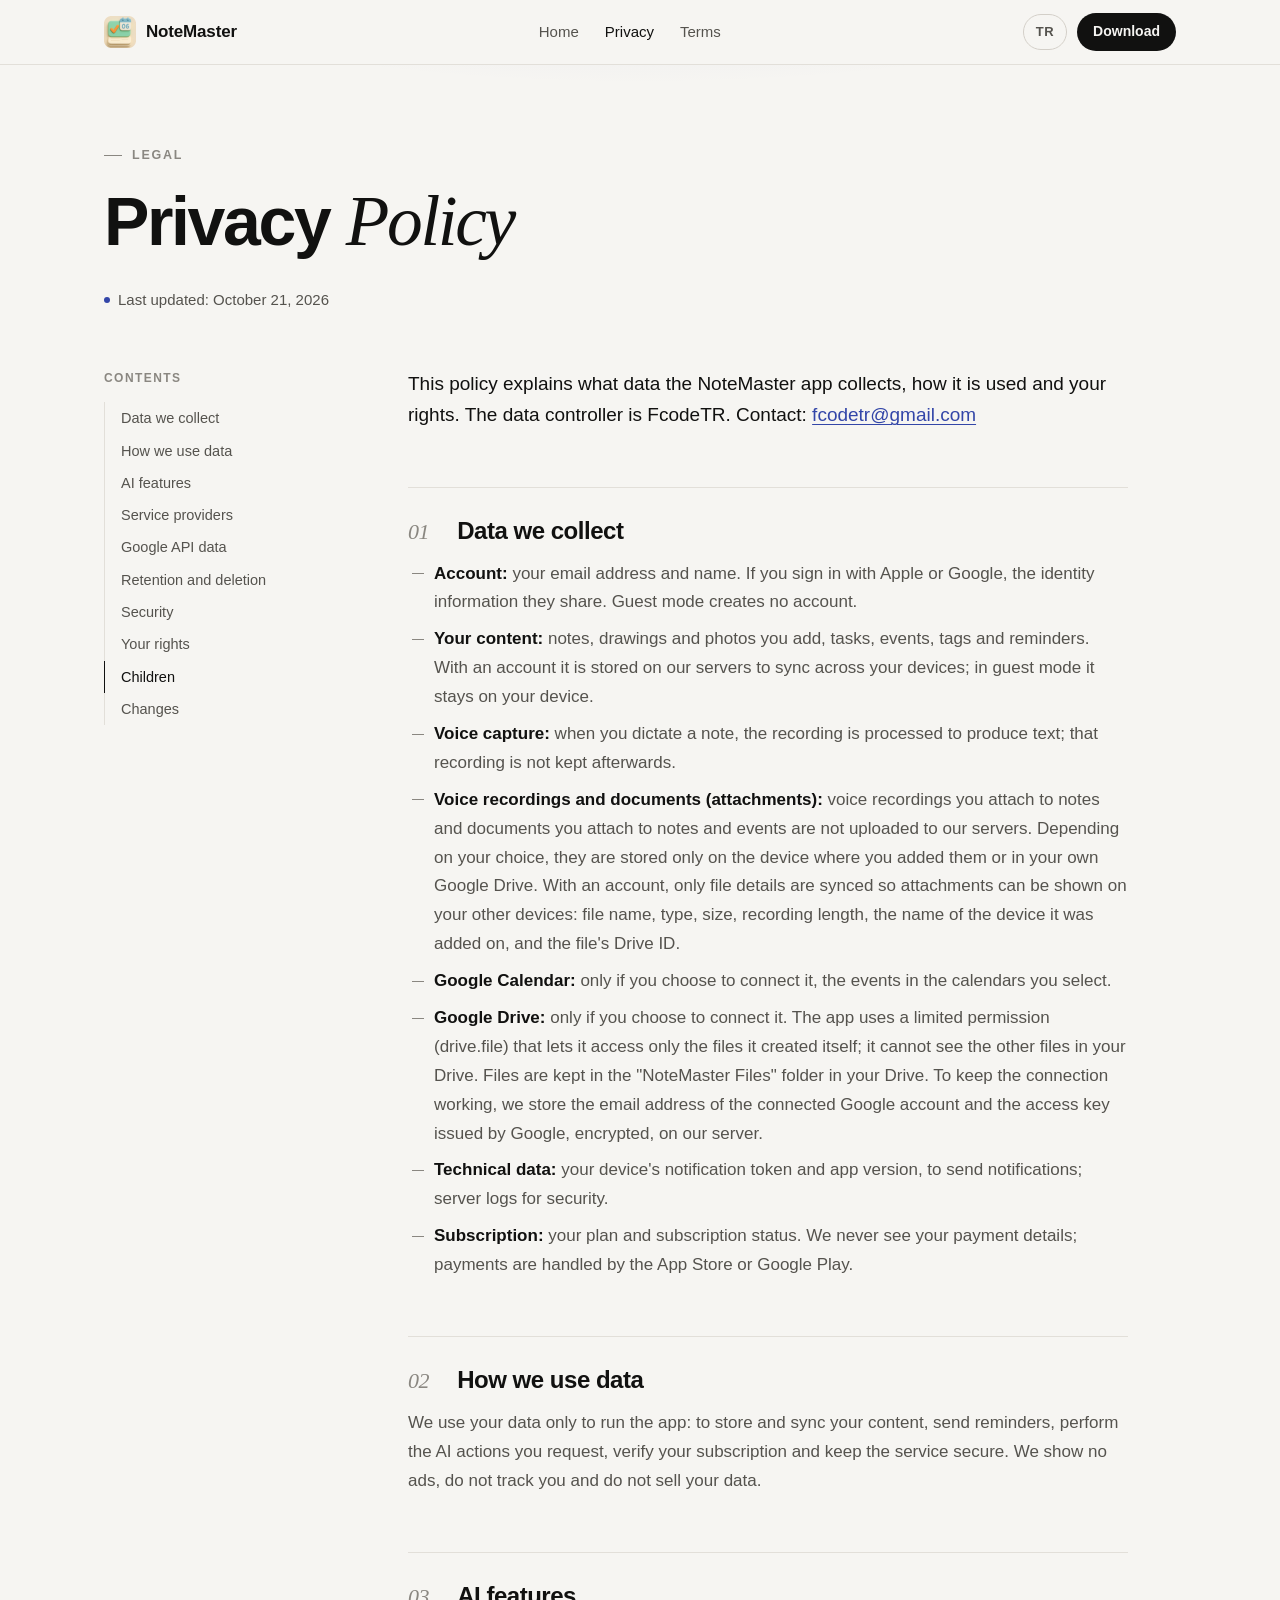
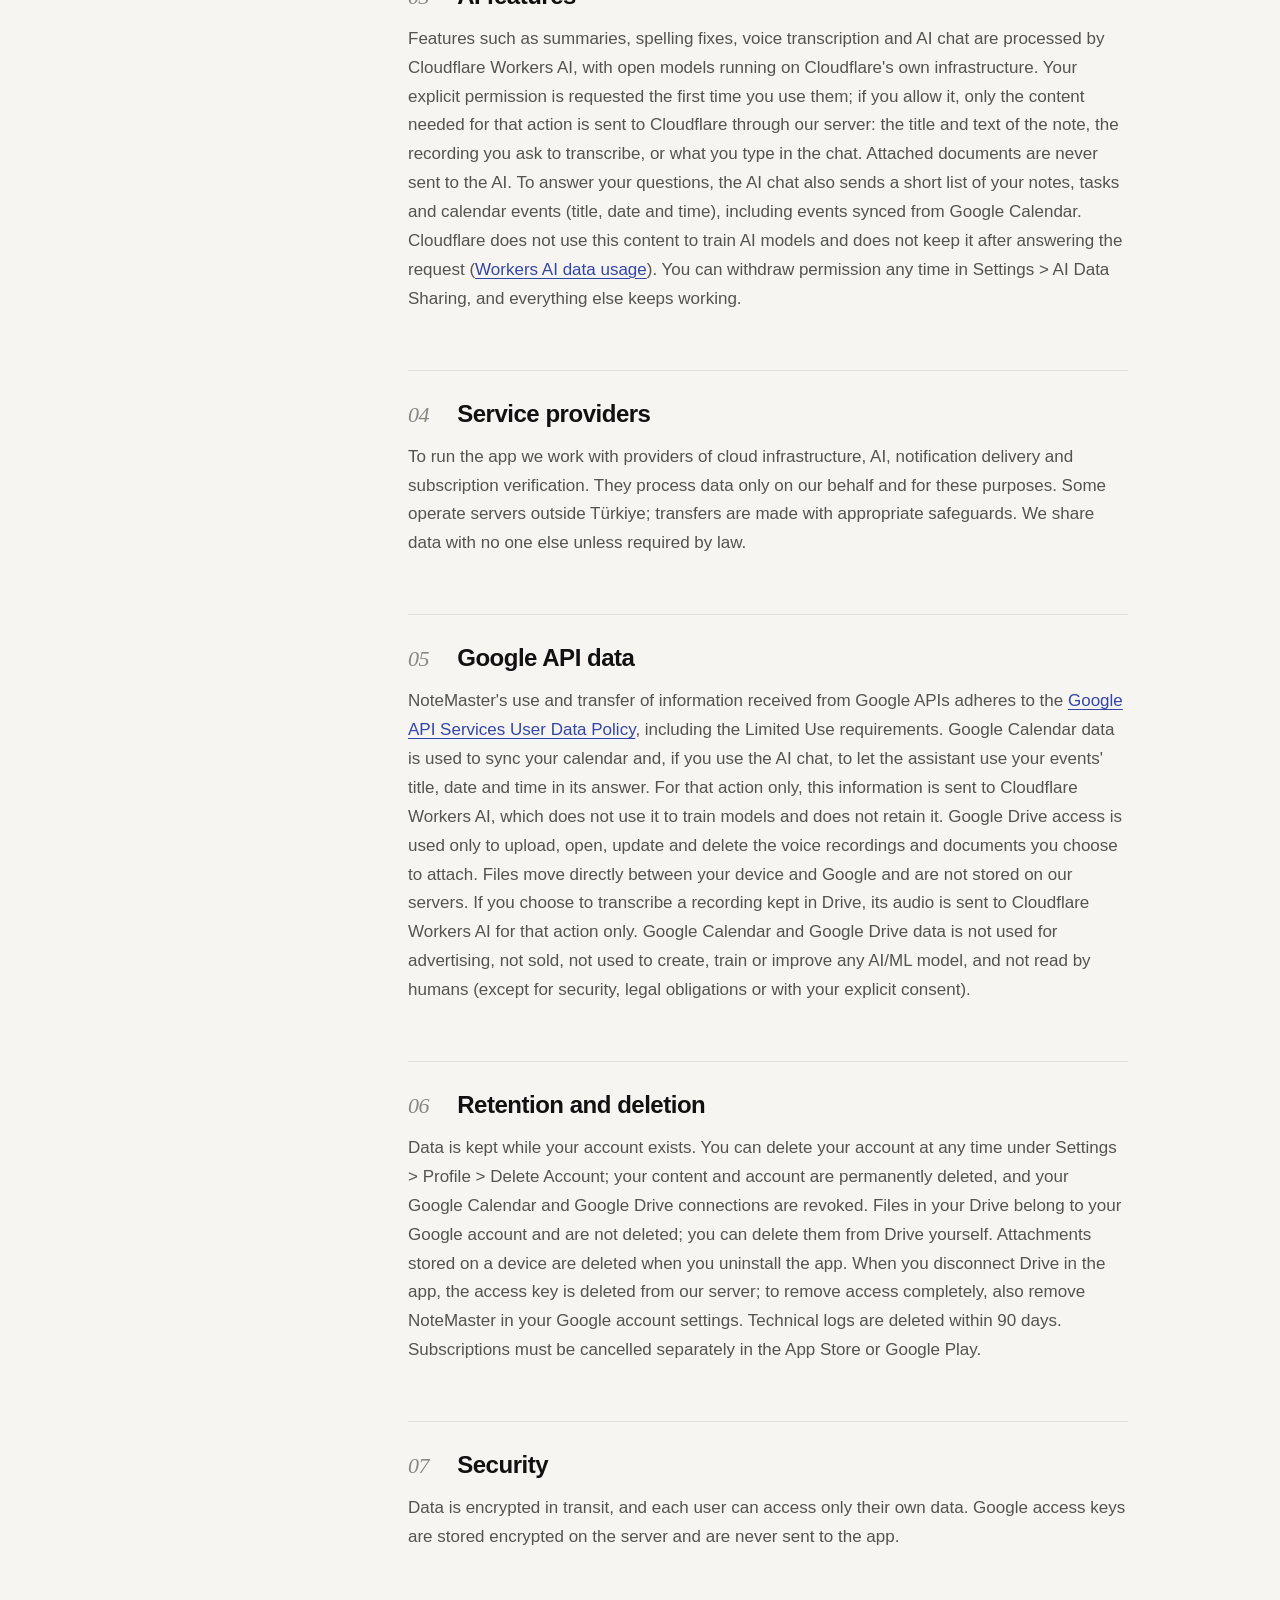
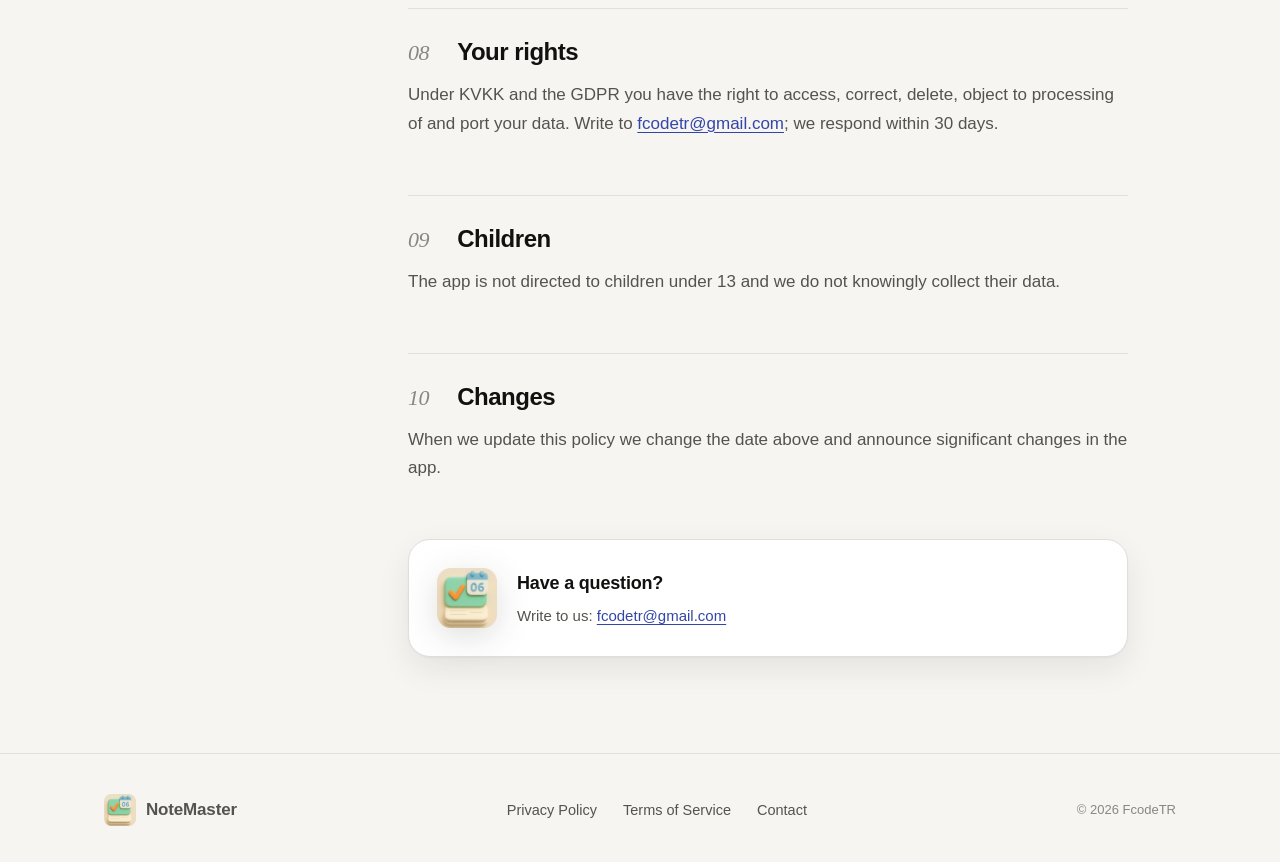
==== commit 3219ab6a: "Cover attachments and Google Drive in the privacy policy; link the real App Store listing" ====
--- a/docs/privacy.html
+++ b/docs/privacy.html
@@ -34,8 +34,8 @@
     <span class="eyebrow rv" data-tr="Yasal" data-en="Legal">Yasal</span>
     <h1 class="rv" style="--d:.08s" data-lang="tr">Gizlilik <em>Politikası</em></h1>
     <h1 class="rv" style="--d:.08s" data-lang="en" hidden>Privacy <em>Policy</em></h1>
-    <p class="updated rv" style="--d:.16s" data-lang="tr">Son güncelleme: 18 Ekim 2026</p>
-    <p class="updated rv" style="--d:.16s" data-lang="en" hidden>Last updated: October 18, 2026</p>
+    <p class="updated rv" style="--d:.16s" data-lang="tr">Son güncelleme: 21 Ekim 2026</p>
+    <p class="updated rv" style="--d:.16s" data-lang="en" hidden>Last updated: October 21, 2026</p>
   </div>
 </div>
 
@@ -58,8 +58,10 @@
       <ul>
         <li><strong>Hesap bilgileri:</strong> e-posta adresiniz ve adınız. Apple veya Google ile giriş yaparsanız bu hizmetlerin paylaştığı kimlik bilgileri. Misafir modunda hesap oluşturulmaz.</li>
         <li><strong>İçeriğiniz:</strong> notlar, çizimler ve eklediğiniz fotoğraflar, görevler, etkinlikler, etiketler ve hatırlatıcılar. Hesabınız varsa cihazlarınız arasında eşitlenmek için sunucularımızda saklanır; misafir modunda yalnızca cihazınızda kalır.</li>
-        <li><strong>Ses kayıtları:</strong> sesli notlar yazıya dökülmek için işlenir; ses kaydı daha sonra saklanmaz.</li>
+        <li><strong>Sesli not alma:</strong> konuşarak not aldığınızda ses kaydı yazıya dökülmek için işlenir; bu kayıt daha sonra saklanmaz.</li>
+        <li><strong>Ses kayıtları ve belgeler (ekler):</strong> notlarınıza eklediğiniz ses kayıtları ile not ve etkinliklerinize eklediğiniz belgeler sunucularımıza yüklenmez. Seçiminize göre yalnızca eklendikleri cihazda ya da kendi Google Drive'ınızda saklanır. Hesabınız varsa ekleri diğer cihazlarınızda gösterebilmek için yalnızca dosya bilgileri eşitlenir: dosya adı, türü, boyutu, kaydın süresi, eklendiği cihazın adı ve dosyanın Drive'daki kimliği.</li>
         <li><strong>Google Takvim:</strong> yalnızca bağlamayı seçerseniz, seçtiğiniz takvimlerdeki etkinlikler.</li>
+        <li><strong>Google Drive:</strong> yalnızca bağlamayı seçerseniz. Uygulama, Drive'ınızda yalnızca kendi oluşturduğu dosyalara erişebildiği sınırlı bir izinle (drive.file) çalışır; Drive'ınızdaki diğer dosyaları göremez. Dosyalar Drive'ınızdaki "NoteMaster Files" klasöründe durur. Bağlantıyı sürdürebilmek için bağlı Google hesabınızın e-posta adresini ve Google'ın verdiği erişim anahtarını sunucumuzda şifreli olarak saklarız.</li>
         <li><strong>Teknik veriler:</strong> bildirim gönderebilmek için cihazınızın bildirim kimliği ve uygulama sürümü; güvenlik için sunucu kayıtları.</li>
         <li><strong>Abonelik:</strong> planınız ve abonelik durumunuz. Ödeme bilgilerinizi görmeyiz; ödemeleri App Store veya Google Play işler.</li>
       </ul>
@@ -68,19 +70,19 @@
       <p>Verilerinizi yalnızca uygulamayı çalıştırmak için kullanırız: içeriğinizi saklamak ve eşitlemek, hatırlatıcı göndermek, istediğiniz yapay zekâ işlemlerini yapmak, aboneliğinizi doğrulamak ve hizmeti güvende tutmak. Reklam göstermeyiz, sizi takip etmeyiz ve verilerinizi satmayız.</p>
 
       <h2>3. Yapay zekâ özellikleri</h2>
-      <p>Özetleme, yazım düzeltme, sesli notu yazıya dökme ve yapay zekâ sohbeti gibi özellikler, Cloudflare Workers AI hizmetiyle, Cloudflare'ın kendi altyapısında çalışan açık modellerle işlenir. Bu özellikleri ilk kullandığınızda açık izniniz istenir; izin verirseniz yalnızca o işlem için gereken içerik sunucumuz üzerinden Cloudflare'a gönderilir: ilgili notun başlığı ve metni, sesli notun ses kaydı veya sohbete yazdıklarınız. Yapay zekâ sohbeti, sorularınızı yanıtlayabilmek için ayrıca notlarınızın, görevlerinizin ve takvim etkinliklerinizin kısa bir listesini (başlık, tarih ve saat) gönderir; Google Takvim'den eşitlenen etkinlikler de buna dahildir. Cloudflare, bu içeriği yapay zekâ modellerini eğitmek için kullanmaz ve isteği yanıtladıktan sonra saklamaz (<a href="https://developers.cloudflare.com/workers-ai/platform/data-usage/">Workers AI veri kullanımı</a>). İzninizi Ayarlar &gt; Yapay Zekâ Veri Paylaşımı bölümünden istediğiniz zaman geri alabilirsiniz; bu durumda diğer özellikler çalışmaya devam eder.</p>
+      <p>Özetleme, yazım düzeltme, sesli notu yazıya dökme ve yapay zekâ sohbeti gibi özellikler, Cloudflare Workers AI hizmetiyle, Cloudflare'ın kendi altyapısında çalışan açık modellerle işlenir. Bu özellikleri ilk kullandığınızda açık izniniz istenir; izin verirseniz yalnızca o işlem için gereken içerik sunucumuz üzerinden Cloudflare'a gönderilir: ilgili notun başlığı ve metni, yazıya dökmek istediğiniz ses kaydı veya sohbete yazdıklarınız. Eklediğiniz belgeler yapay zekâya gönderilmez. Yapay zekâ sohbeti, sorularınızı yanıtlayabilmek için ayrıca notlarınızın, görevlerinizin ve takvim etkinliklerinizin kısa bir listesini (başlık, tarih ve saat) gönderir; Google Takvim'den eşitlenen etkinlikler de buna dahildir. Cloudflare, bu içeriği yapay zekâ modellerini eğitmek için kullanmaz ve isteği yanıtladıktan sonra saklamaz (<a href="https://developers.cloudflare.com/workers-ai/platform/data-usage/">Workers AI veri kullanımı</a>). İzninizi Ayarlar &gt; Yapay Zekâ Veri Paylaşımı bölümünden istediğiniz zaman geri alabilirsiniz; bu durumda diğer özellikler çalışmaya devam eder.</p>
 
       <h2>4. Hizmet sağlayıcılar</h2>
       <p>Uygulamayı çalıştırmak için bulut altyapısı, yapay zekâ, bildirim iletimi ve abonelik doğrulama hizmeti veren sağlayıcılarla çalışırız. Bu sağlayıcılar verileri yalnızca bizim adımıza ve bu amaçlar için işler. Bazılarının sunucuları Türkiye dışındadır; aktarımlar uygun güvencelerle yapılır. Yasal bir zorunluluk olmadıkça verilerinizi başka kimseyle paylaşmayız.</p>
 
       <h2>5. Google API verileri</h2>
-      <p>NoteMaster'ın Google API'lerinden aldığı bilgileri kullanması ve başka uygulamalara aktarması, Sınırlı Kullanım (Limited Use) gereklilikleri dahil olmak üzere <a href="https://developers.google.com/terms/api-services-user-data-policy">Google API Services User Data Policy</a>'ye uygundur. Google Takvim verileri takviminizi eşitlemek için ve, yapay zekâ sohbetini kullanırsanız, etkinliklerinizin başlık, tarih ve saatini asistanın yanıtında kullanmak için işlenir. Bu bilgiler yalnızca o işlem için Cloudflare Workers AI'ya gönderilir; Cloudflare bunları model eğitiminde kullanmaz ve saklamaz. Google Takvim verileri reklam için kullanılmaz, satılmaz, hiçbir yapay zekâ modelinin oluşturulması, eğitilmesi veya geliştirilmesi için kullanılmaz ve insanlar tarafından okunmaz (güvenlik, yasal zorunluluk veya sizin açık izniniz hariç).</p>
+      <p>NoteMaster'ın Google API'lerinden aldığı bilgileri kullanması ve başka uygulamalara aktarması, Sınırlı Kullanım (Limited Use) gereklilikleri dahil olmak üzere <a href="https://developers.google.com/terms/api-services-user-data-policy">Google API Services User Data Policy</a>'ye uygundur. Google Takvim verileri takviminizi eşitlemek için ve, yapay zekâ sohbetini kullanırsanız, etkinliklerinizin başlık, tarih ve saatini asistanın yanıtında kullanmak için işlenir. Bu bilgiler yalnızca o işlem için Cloudflare Workers AI'ya gönderilir; Cloudflare bunları model eğitiminde kullanmaz ve saklamaz. Google Drive erişimi yalnızca, sizin isteğinizle eklediğiniz ses kayıtlarını ve belgeleri Drive'ınıza yüklemek, açmak, güncellemek ve silmek için kullanılır. Dosyalar cihazınız ile Google arasında doğrudan aktarılır, sunucularımızda saklanmaz. Drive'daki bir ses kaydını yazıya dökmeyi seçerseniz, o kaydın sesi yalnızca bu işlem için Cloudflare Workers AI'ya gönderilir. Google Takvim ve Google Drive verileri reklam için kullanılmaz, satılmaz, hiçbir yapay zekâ modelinin oluşturulması, eğitilmesi veya geliştirilmesi için kullanılmaz ve insanlar tarafından okunmaz (güvenlik, yasal zorunluluk veya sizin açık izniniz hariç).</p>
 
       <h2>6. Saklama ve silme</h2>
-      <p>Verileriniz hesabınız açık olduğu sürece saklanır. Hesabınızı Ayarlar &gt; Profil &gt; Hesabı Sil bölümünden istediğiniz an silebilirsiniz; içeriğiniz ve hesabınız kalıcı olarak silinir. Teknik kayıtlar en fazla 90 gün içinde silinir. Aboneliğinizi App Store veya Google Play'den ayrıca iptal etmeniz gerekir.</p>
+      <p>Verileriniz hesabınız açık olduğu sürece saklanır. Hesabınızı Ayarlar &gt; Profil &gt; Hesabı Sil bölümünden istediğiniz an silebilirsiniz; içeriğiniz ve hesabınız kalıcı olarak silinir, Google Takvim ve Google Drive bağlantılarınız da iptal edilir. Drive'ınızdaki dosyalar sizin hesabınızda olduğu için silinmez; isterseniz Drive'dan kendiniz silebilirsiniz. Cihazda saklanan ekler uygulamayı kaldırdığınızda silinir. Drive bağlantısını uygulamadan kestiğinizde erişim anahtarı sunucumuzdan silinir; erişimi tamamen kaldırmak için NoteMaster'ı Google hesabınızın ayarlarından da çıkarabilirsiniz. Teknik kayıtlar en fazla 90 gün içinde silinir. Aboneliğinizi App Store veya Google Play'den ayrıca iptal etmeniz gerekir.</p>
 
       <h2>7. Güvenlik</h2>
-      <p>Veriler aktarım sırasında şifrelenir ve her kullanıcı yalnızca kendi verilerine erişebilir.</p>
+      <p>Veriler aktarım sırasında şifrelenir ve her kullanıcı yalnızca kendi verilerine erişebilir. Google erişim anahtarları sunucuda şifreli olarak saklanır ve uygulamaya hiçbir zaman gönderilmez.</p>
 
       <h2>8. Haklarınız</h2>
       <p>KVKK ve GDPR kapsamında verilerinize erişme, düzeltme, silme, işlemeye itiraz etme ve verilerinizi taşıma haklarına sahipsiniz. Talepleriniz için <a href="mailto:fcodetr@gmail.com">fcodetr@gmail.com</a> adresine yazabilirsiniz; en geç 30 gün içinde yanıt veririz.</p>
@@ -99,8 +101,10 @@
       <ul>
         <li><strong>Account:</strong> your email address and name. If you sign in with Apple or Google, the identity information they share. Guest mode creates no account.</li>
         <li><strong>Your content:</strong> notes, drawings and photos you add, tasks, events, tags and reminders. With an account it is stored on our servers to sync across your devices; in guest mode it stays on your device.</li>
-        <li><strong>Voice recordings:</strong> voice notes are processed to produce text; the audio is not kept afterwards.</li>
+        <li><strong>Voice capture:</strong> when you dictate a note, the recording is processed to produce text; that recording is not kept afterwards.</li>
+        <li><strong>Voice recordings and documents (attachments):</strong> voice recordings you attach to notes and documents you attach to notes and events are not uploaded to our servers. Depending on your choice, they are stored only on the device where you added them or in your own Google Drive. With an account, only file details are synced so attachments can be shown on your other devices: file name, type, size, recording length, the name of the device it was added on, and the file's Drive ID.</li>
         <li><strong>Google Calendar:</strong> only if you choose to connect it, the events in the calendars you select.</li>
+        <li><strong>Google Drive:</strong> only if you choose to connect it. The app uses a limited permission (drive.file) that lets it access only the files it created itself; it cannot see the other files in your Drive. Files are kept in the "NoteMaster Files" folder in your Drive. To keep the connection working, we store the email address of the connected Google account and the access key issued by Google, encrypted, on our server.</li>
         <li><strong>Technical data:</strong> your device's notification token and app version, to send notifications; server logs for security.</li>
         <li><strong>Subscription:</strong> your plan and subscription status. We never see your payment details; payments are handled by the App Store or Google Play.</li>
       </ul>
@@ -109,19 +113,19 @@
       <p>We use your data only to run the app: to store and sync your content, send reminders, perform the AI actions you request, verify your subscription and keep the service secure. We show no ads, do not track you and do not sell your data.</p>
 
       <h2>3. AI features</h2>
-      <p>Features such as summaries, spelling fixes, voice transcription and AI chat are processed by Cloudflare Workers AI, with open models running on Cloudflare's own infrastructure. Your explicit permission is requested the first time you use them; if you allow it, only the content needed for that action is sent to Cloudflare through our server: the title and text of the note, the audio of the voice note, or what you type in the chat. To answer your questions, the AI chat also sends a short list of your notes, tasks and calendar events (title, date and time), including events synced from Google Calendar. Cloudflare does not use this content to train AI models and does not keep it after answering the request (<a href="https://developers.cloudflare.com/workers-ai/platform/data-usage/">Workers AI data usage</a>). You can withdraw permission any time in Settings &gt; AI Data Sharing, and everything else keeps working.</p>
+      <p>Features such as summaries, spelling fixes, voice transcription and AI chat are processed by Cloudflare Workers AI, with open models running on Cloudflare's own infrastructure. Your explicit permission is requested the first time you use them; if you allow it, only the content needed for that action is sent to Cloudflare through our server: the title and text of the note, the recording you ask to transcribe, or what you type in the chat. Attached documents are never sent to the AI. To answer your questions, the AI chat also sends a short list of your notes, tasks and calendar events (title, date and time), including events synced from Google Calendar. Cloudflare does not use this content to train AI models and does not keep it after answering the request (<a href="https://developers.cloudflare.com/workers-ai/platform/data-usage/">Workers AI data usage</a>). You can withdraw permission any time in Settings &gt; AI Data Sharing, and everything else keeps working.</p>
 
       <h2>4. Service providers</h2>
       <p>To run the app we work with providers of cloud infrastructure, AI, notification delivery and subscription verification. They process data only on our behalf and for these purposes. Some operate servers outside Türkiye; transfers are made with appropriate safeguards. We share data with no one else unless required by law.</p>
 
       <h2>5. Google API data</h2>
-      <p>NoteMaster's use and transfer of information received from Google APIs adheres to the <a href="https://developers.google.com/terms/api-services-user-data-policy">Google API Services User Data Policy</a>, including the Limited Use requirements. Google Calendar data is used to sync your calendar and, if you use the AI chat, to let the assistant use your events' title, date and time in its answer. For that action only, this information is sent to Cloudflare Workers AI, which does not use it to train models and does not retain it. Google Calendar data is not used for advertising, not sold, not used to create, train or improve any AI/ML model, and not read by humans (except for security, legal obligations or with your explicit consent).</p>
+      <p>NoteMaster's use and transfer of information received from Google APIs adheres to the <a href="https://developers.google.com/terms/api-services-user-data-policy">Google API Services User Data Policy</a>, including the Limited Use requirements. Google Calendar data is used to sync your calendar and, if you use the AI chat, to let the assistant use your events' title, date and time in its answer. For that action only, this information is sent to Cloudflare Workers AI, which does not use it to train models and does not retain it. Google Drive access is used only to upload, open, update and delete the voice recordings and documents you choose to attach. Files move directly between your device and Google and are not stored on our servers. If you choose to transcribe a recording kept in Drive, its audio is sent to Cloudflare Workers AI for that action only. Google Calendar and Google Drive data is not used for advertising, not sold, not used to create, train or improve any AI/ML model, and not read by humans (except for security, legal obligations or with your explicit consent).</p>
 
       <h2>6. Retention and deletion</h2>
-      <p>Data is kept while your account exists. You can delete your account at any time under Settings &gt; Profile &gt; Delete Account; your content and account are permanently deleted. Technical logs are deleted within 90 days. Subscriptions must be cancelled separately in the App Store or Google Play.</p>
+      <p>Data is kept while your account exists. You can delete your account at any time under Settings &gt; Profile &gt; Delete Account; your content and account are permanently deleted, and your Google Calendar and Google Drive connections are revoked. Files in your Drive belong to your Google account and are not deleted; you can delete them from Drive yourself. Attachments stored on a device are deleted when you uninstall the app. When you disconnect Drive in the app, the access key is deleted from our server; to remove access completely, also remove NoteMaster in your Google account settings. Technical logs are deleted within 90 days. Subscriptions must be cancelled separately in the App Store or Google Play.</p>
 
       <h2>7. Security</h2>
-      <p>Data is encrypted in transit, and each user can access only their own data.</p>
+      <p>Data is encrypted in transit, and each user can access only their own data. Google access keys are stored encrypted on the server and are never sent to the app.</p>
 
       <h2>8. Your rights</h2>
       <p>Under KVKK and the GDPR you have the right to access, correct, delete, object to processing of and port your data. Write to <a href="mailto:fcodetr@gmail.com">fcodetr@gmail.com</a>; we respond within 30 days.</p>
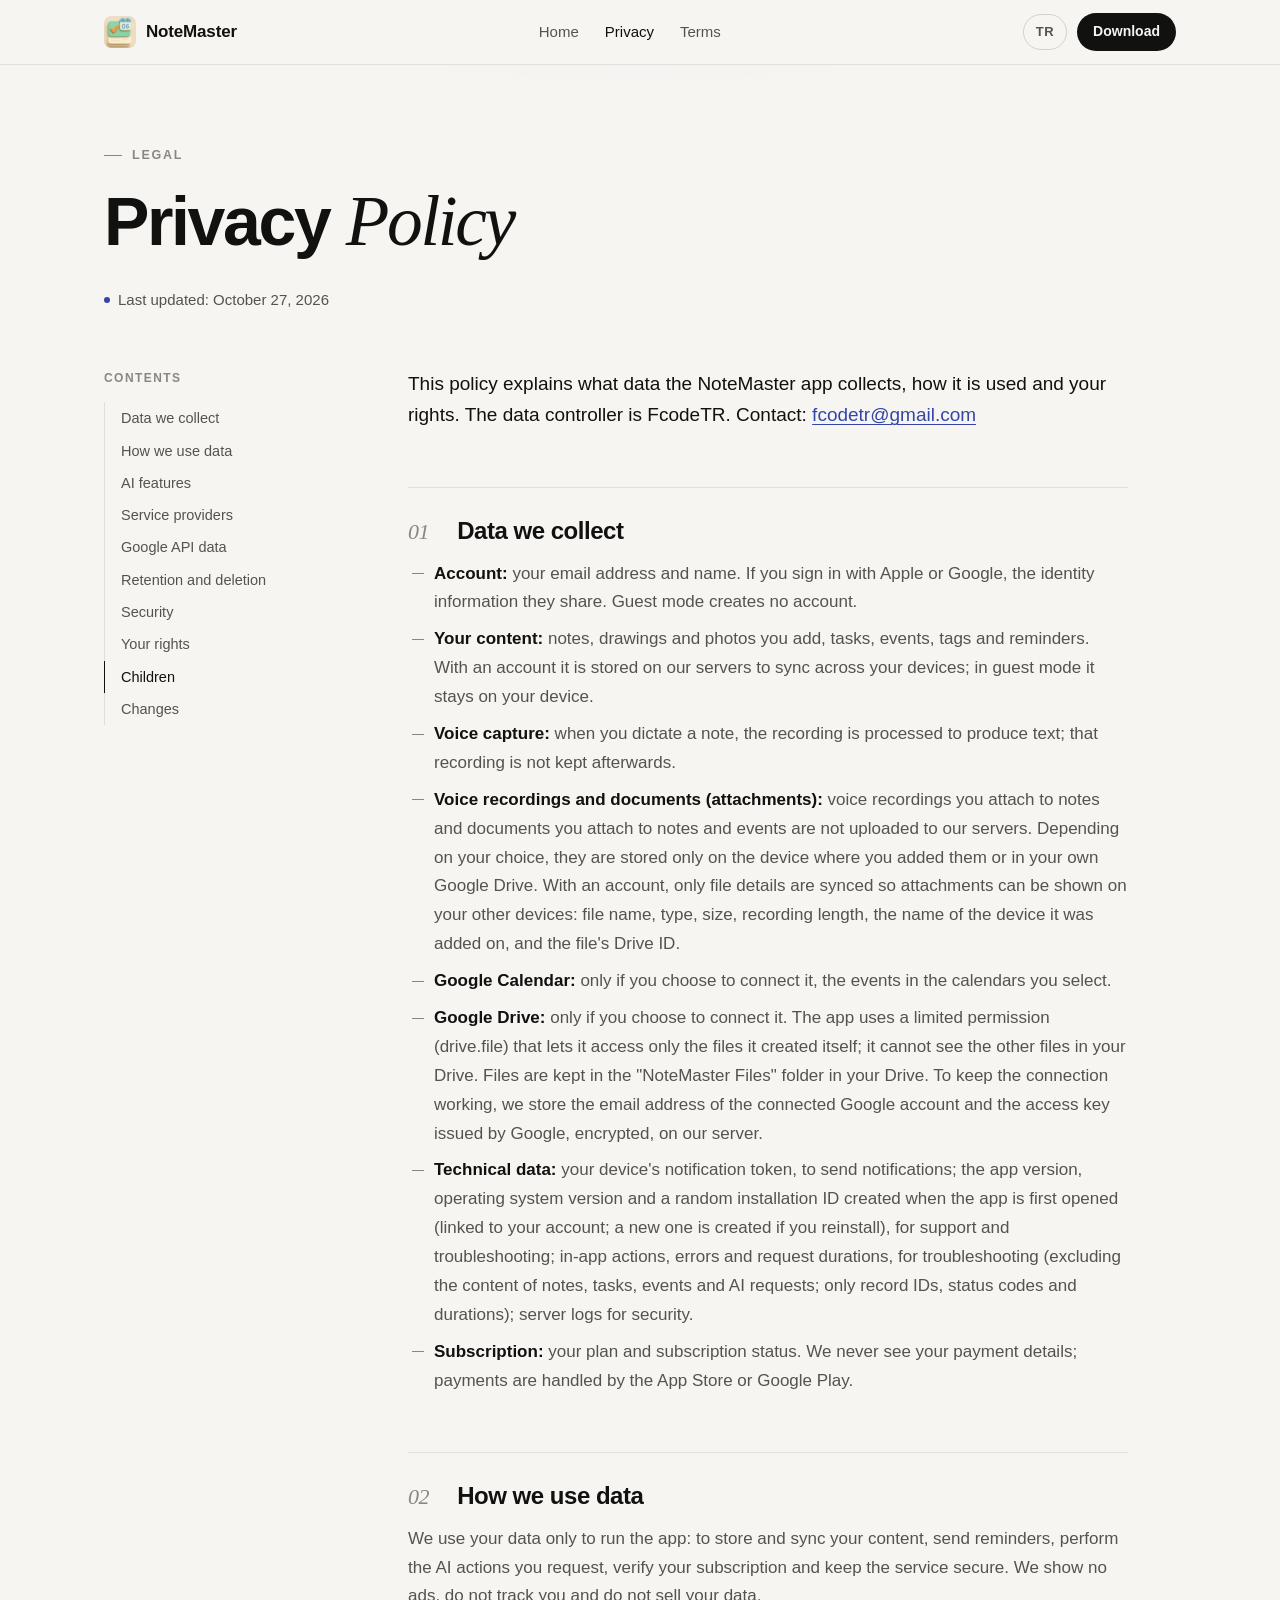
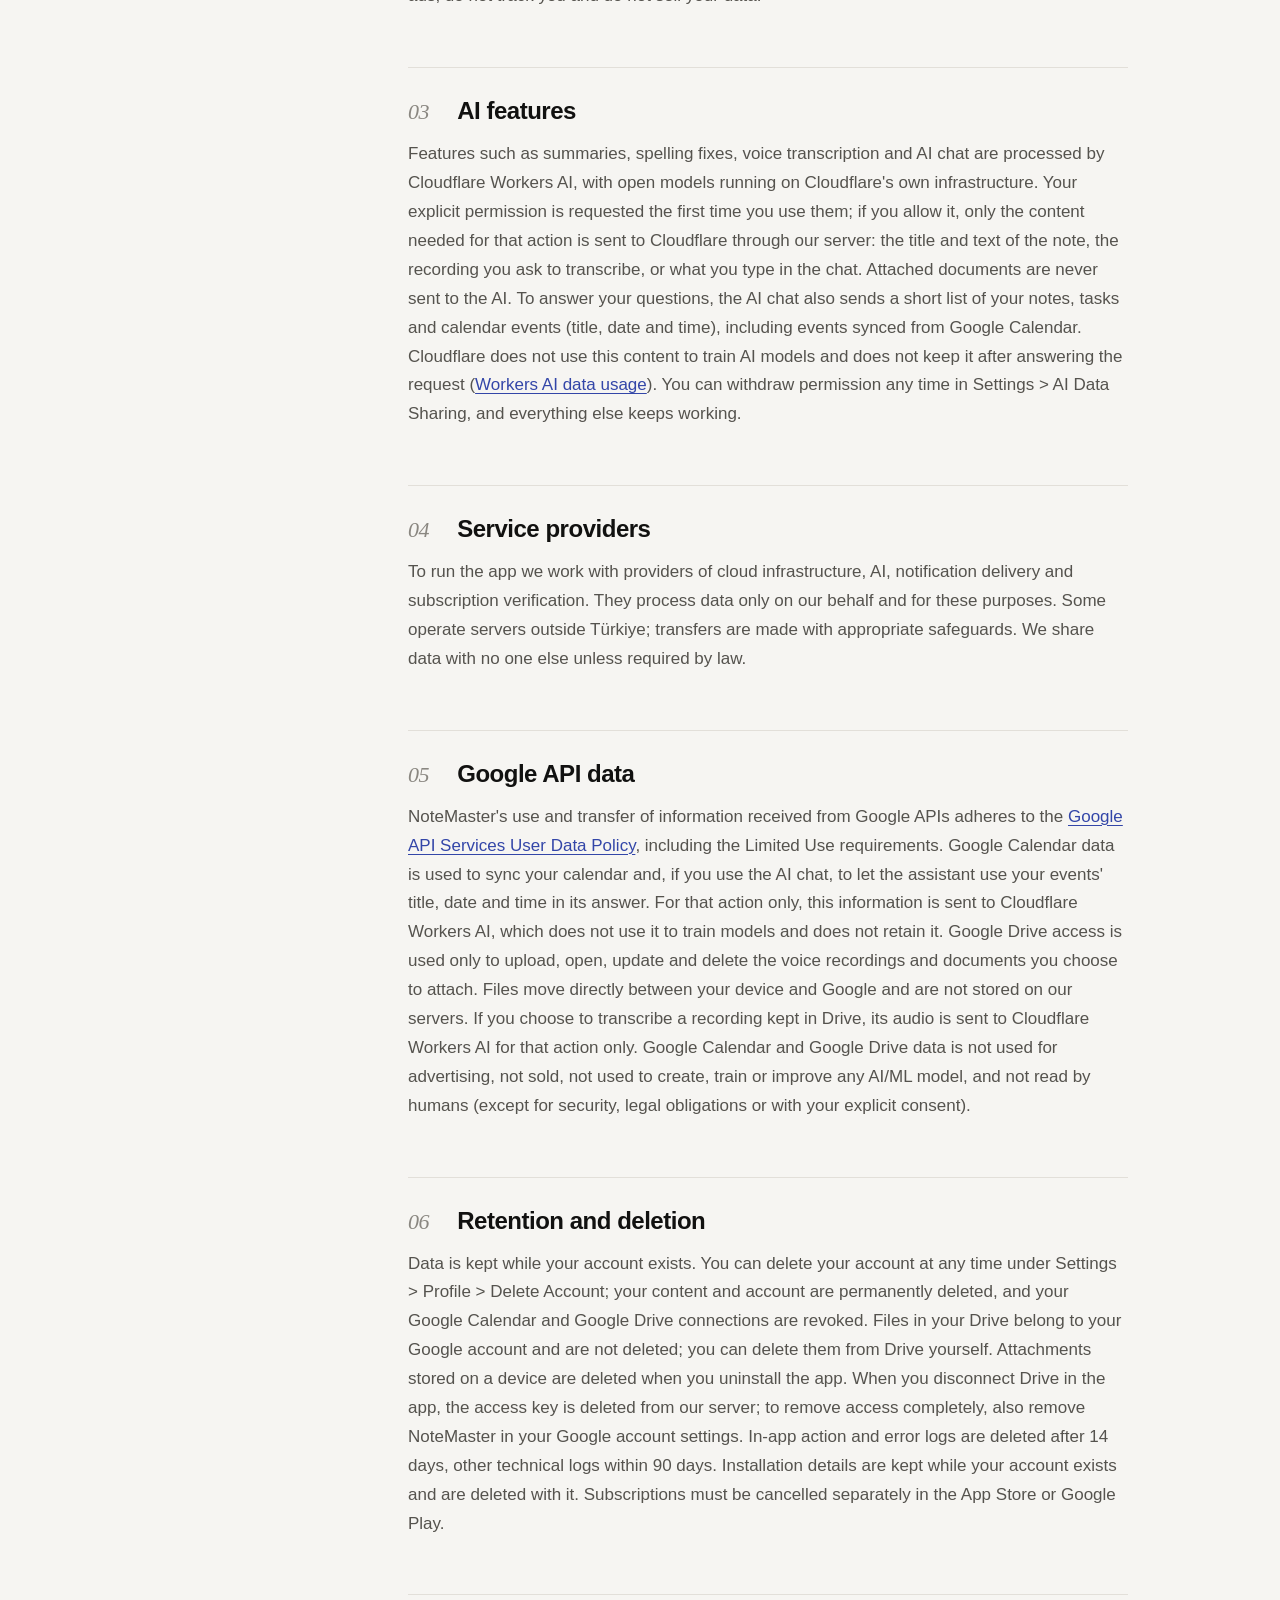
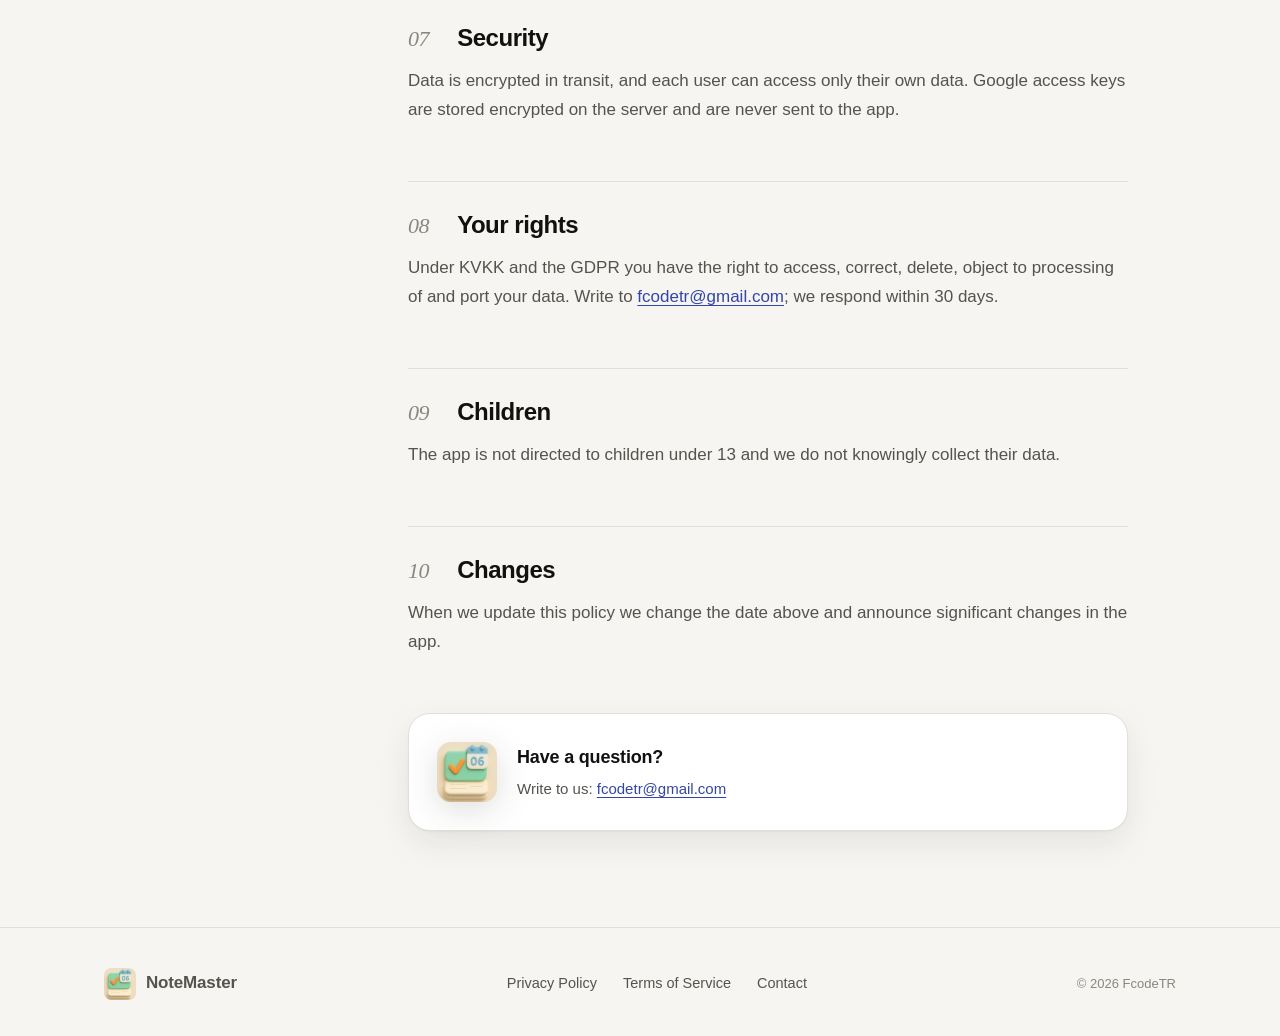
==== commit d84a5625: "Update privacy.html" ====
--- a/docs/privacy.html
+++ b/docs/privacy.html
@@ -34,8 +34,8 @@
     <span class="eyebrow rv" data-tr="Yasal" data-en="Legal">Yasal</span>
     <h1 class="rv" style="--d:.08s" data-lang="tr">Gizlilik <em>Politikası</em></h1>
     <h1 class="rv" style="--d:.08s" data-lang="en" hidden>Privacy <em>Policy</em></h1>
-    <p class="updated rv" style="--d:.16s" data-lang="tr">Son güncelleme: 21 Ekim 2026</p>
-    <p class="updated rv" style="--d:.16s" data-lang="en" hidden>Last updated: October 21, 2026</p>
+    <p class="updated rv" style="--d:.16s" data-lang="tr">Son güncelleme: 27 Ekim 2026</p>
+    <p class="updated rv" style="--d:.16s" data-lang="en" hidden>Last updated: October 27, 2026</p>
   </div>
 </div>
 
@@ -62,7 +62,7 @@
         <li><strong>Ses kayıtları ve belgeler (ekler):</strong> notlarınıza eklediğiniz ses kayıtları ile not ve etkinliklerinize eklediğiniz belgeler sunucularımıza yüklenmez. Seçiminize göre yalnızca eklendikleri cihazda ya da kendi Google Drive'ınızda saklanır. Hesabınız varsa ekleri diğer cihazlarınızda gösterebilmek için yalnızca dosya bilgileri eşitlenir: dosya adı, türü, boyutu, kaydın süresi, eklendiği cihazın adı ve dosyanın Drive'daki kimliği.</li>
         <li><strong>Google Takvim:</strong> yalnızca bağlamayı seçerseniz, seçtiğiniz takvimlerdeki etkinlikler.</li>
         <li><strong>Google Drive:</strong> yalnızca bağlamayı seçerseniz. Uygulama, Drive'ınızda yalnızca kendi oluşturduğu dosyalara erişebildiği sınırlı bir izinle (drive.file) çalışır; Drive'ınızdaki diğer dosyaları göremez. Dosyalar Drive'ınızdaki "NoteMaster Files" klasöründe durur. Bağlantıyı sürdürebilmek için bağlı Google hesabınızın e-posta adresini ve Google'ın verdiği erişim anahtarını sunucumuzda şifreli olarak saklarız.</li>
-        <li><strong>Teknik veriler:</strong> bildirim gönderebilmek için cihazınızın bildirim kimliği ve uygulama sürümü; güvenlik için sunucu kayıtları.</li>
+        <li><strong>Teknik veriler:</strong> bildirim gönderebilmek için cihazınızın bildirim kimliği; destek ve hata ayıklama için uygulamanın sürümü, işletim sistemi sürümü ve uygulama ilk açıldığında oluşturulan rastgele bir kurulum kimliği (hesabınızla ilişkilendirilir, uygulamayı yeniden yüklediğinizde yenisi oluşur); hata ayıklama için uygulama içindeki işlemler, hatalar ve istek süreleri (not, görev, etkinlik ve yapay zekâ isteklerinin içeriği hariç; yalnızca kayıt kimlikleri, durum kodları ve süreler); güvenlik için sunucu kayıtları.</li>
         <li><strong>Abonelik:</strong> planınız ve abonelik durumunuz. Ödeme bilgilerinizi görmeyiz; ödemeleri App Store veya Google Play işler.</li>
       </ul>
 
@@ -79,7 +79,7 @@
       <p>NoteMaster'ın Google API'lerinden aldığı bilgileri kullanması ve başka uygulamalara aktarması, Sınırlı Kullanım (Limited Use) gereklilikleri dahil olmak üzere <a href="https://developers.google.com/terms/api-services-user-data-policy">Google API Services User Data Policy</a>'ye uygundur. Google Takvim verileri takviminizi eşitlemek için ve, yapay zekâ sohbetini kullanırsanız, etkinliklerinizin başlık, tarih ve saatini asistanın yanıtında kullanmak için işlenir. Bu bilgiler yalnızca o işlem için Cloudflare Workers AI'ya gönderilir; Cloudflare bunları model eğitiminde kullanmaz ve saklamaz. Google Drive erişimi yalnızca, sizin isteğinizle eklediğiniz ses kayıtlarını ve belgeleri Drive'ınıza yüklemek, açmak, güncellemek ve silmek için kullanılır. Dosyalar cihazınız ile Google arasında doğrudan aktarılır, sunucularımızda saklanmaz. Drive'daki bir ses kaydını yazıya dökmeyi seçerseniz, o kaydın sesi yalnızca bu işlem için Cloudflare Workers AI'ya gönderilir. Google Takvim ve Google Drive verileri reklam için kullanılmaz, satılmaz, hiçbir yapay zekâ modelinin oluşturulması, eğitilmesi veya geliştirilmesi için kullanılmaz ve insanlar tarafından okunmaz (güvenlik, yasal zorunluluk veya sizin açık izniniz hariç).</p>
 
       <h2>6. Saklama ve silme</h2>
-      <p>Verileriniz hesabınız açık olduğu sürece saklanır. Hesabınızı Ayarlar &gt; Profil &gt; Hesabı Sil bölümünden istediğiniz an silebilirsiniz; içeriğiniz ve hesabınız kalıcı olarak silinir, Google Takvim ve Google Drive bağlantılarınız da iptal edilir. Drive'ınızdaki dosyalar sizin hesabınızda olduğu için silinmez; isterseniz Drive'dan kendiniz silebilirsiniz. Cihazda saklanan ekler uygulamayı kaldırdığınızda silinir. Drive bağlantısını uygulamadan kestiğinizde erişim anahtarı sunucumuzdan silinir; erişimi tamamen kaldırmak için NoteMaster'ı Google hesabınızın ayarlarından da çıkarabilirsiniz. Teknik kayıtlar en fazla 90 gün içinde silinir. Aboneliğinizi App Store veya Google Play'den ayrıca iptal etmeniz gerekir.</p>
+      <p>Verileriniz hesabınız açık olduğu sürece saklanır. Hesabınızı Ayarlar &gt; Profil &gt; Hesabı Sil bölümünden istediğiniz an silebilirsiniz; içeriğiniz ve hesabınız kalıcı olarak silinir, Google Takvim ve Google Drive bağlantılarınız da iptal edilir. Drive'ınızdaki dosyalar sizin hesabınızda olduğu için silinmez; isterseniz Drive'dan kendiniz silebilirsiniz. Cihazda saklanan ekler uygulamayı kaldırdığınızda silinir. Drive bağlantısını uygulamadan kestiğinizde erişim anahtarı sunucumuzdan silinir; erişimi tamamen kaldırmak için NoteMaster'ı Google hesabınızın ayarlarından da çıkarabilirsiniz. Uygulama içi işlem ve hata kayıtları 14 gün, diğer teknik kayıtlar en fazla 90 gün içinde silinir. Kurulum bilgileri hesabınız açık olduğu sürece saklanır ve hesabınızla birlikte silinir. Aboneliğinizi App Store veya Google Play'den ayrıca iptal etmeniz gerekir.</p>
 
       <h2>7. Güvenlik</h2>
       <p>Veriler aktarım sırasında şifrelenir ve her kullanıcı yalnızca kendi verilerine erişebilir. Google erişim anahtarları sunucuda şifreli olarak saklanır ve uygulamaya hiçbir zaman gönderilmez.</p>
@@ -105,7 +105,7 @@
         <li><strong>Voice recordings and documents (attachments):</strong> voice recordings you attach to notes and documents you attach to notes and events are not uploaded to our servers. Depending on your choice, they are stored only on the device where you added them or in your own Google Drive. With an account, only file details are synced so attachments can be shown on your other devices: file name, type, size, recording length, the name of the device it was added on, and the file's Drive ID.</li>
         <li><strong>Google Calendar:</strong> only if you choose to connect it, the events in the calendars you select.</li>
         <li><strong>Google Drive:</strong> only if you choose to connect it. The app uses a limited permission (drive.file) that lets it access only the files it created itself; it cannot see the other files in your Drive. Files are kept in the "NoteMaster Files" folder in your Drive. To keep the connection working, we store the email address of the connected Google account and the access key issued by Google, encrypted, on our server.</li>
-        <li><strong>Technical data:</strong> your device's notification token and app version, to send notifications; server logs for security.</li>
+        <li><strong>Technical data:</strong> your device's notification token, to send notifications; the app version, operating system version and a random installation ID created when the app is first opened (linked to your account; a new one is created if you reinstall), for support and troubleshooting; in-app actions, errors and request durations, for troubleshooting (excluding the content of notes, tasks, events and AI requests; only record IDs, status codes and durations); server logs for security.</li>
         <li><strong>Subscription:</strong> your plan and subscription status. We never see your payment details; payments are handled by the App Store or Google Play.</li>
       </ul>
 
@@ -122,7 +122,7 @@
       <p>NoteMaster's use and transfer of information received from Google APIs adheres to the <a href="https://developers.google.com/terms/api-services-user-data-policy">Google API Services User Data Policy</a>, including the Limited Use requirements. Google Calendar data is used to sync your calendar and, if you use the AI chat, to let the assistant use your events' title, date and time in its answer. For that action only, this information is sent to Cloudflare Workers AI, which does not use it to train models and does not retain it. Google Drive access is used only to upload, open, update and delete the voice recordings and documents you choose to attach. Files move directly between your device and Google and are not stored on our servers. If you choose to transcribe a recording kept in Drive, its audio is sent to Cloudflare Workers AI for that action only. Google Calendar and Google Drive data is not used for advertising, not sold, not used to create, train or improve any AI/ML model, and not read by humans (except for security, legal obligations or with your explicit consent).</p>
 
       <h2>6. Retention and deletion</h2>
-      <p>Data is kept while your account exists. You can delete your account at any time under Settings &gt; Profile &gt; Delete Account; your content and account are permanently deleted, and your Google Calendar and Google Drive connections are revoked. Files in your Drive belong to your Google account and are not deleted; you can delete them from Drive yourself. Attachments stored on a device are deleted when you uninstall the app. When you disconnect Drive in the app, the access key is deleted from our server; to remove access completely, also remove NoteMaster in your Google account settings. Technical logs are deleted within 90 days. Subscriptions must be cancelled separately in the App Store or Google Play.</p>
+      <p>Data is kept while your account exists. You can delete your account at any time under Settings &gt; Profile &gt; Delete Account; your content and account are permanently deleted, and your Google Calendar and Google Drive connections are revoked. Files in your Drive belong to your Google account and are not deleted; you can delete them from Drive yourself. Attachments stored on a device are deleted when you uninstall the app. When you disconnect Drive in the app, the access key is deleted from our server; to remove access completely, also remove NoteMaster in your Google account settings. In-app action and error logs are deleted after 14 days, other technical logs within 90 days. Installation details are kept while your account exists and are deleted with it. Subscriptions must be cancelled separately in the App Store or Google Play.</p>
 
       <h2>7. Security</h2>
       <p>Data is encrypted in transit, and each user can access only their own data. Google access keys are stored encrypted on the server and are never sent to the app.</p>
